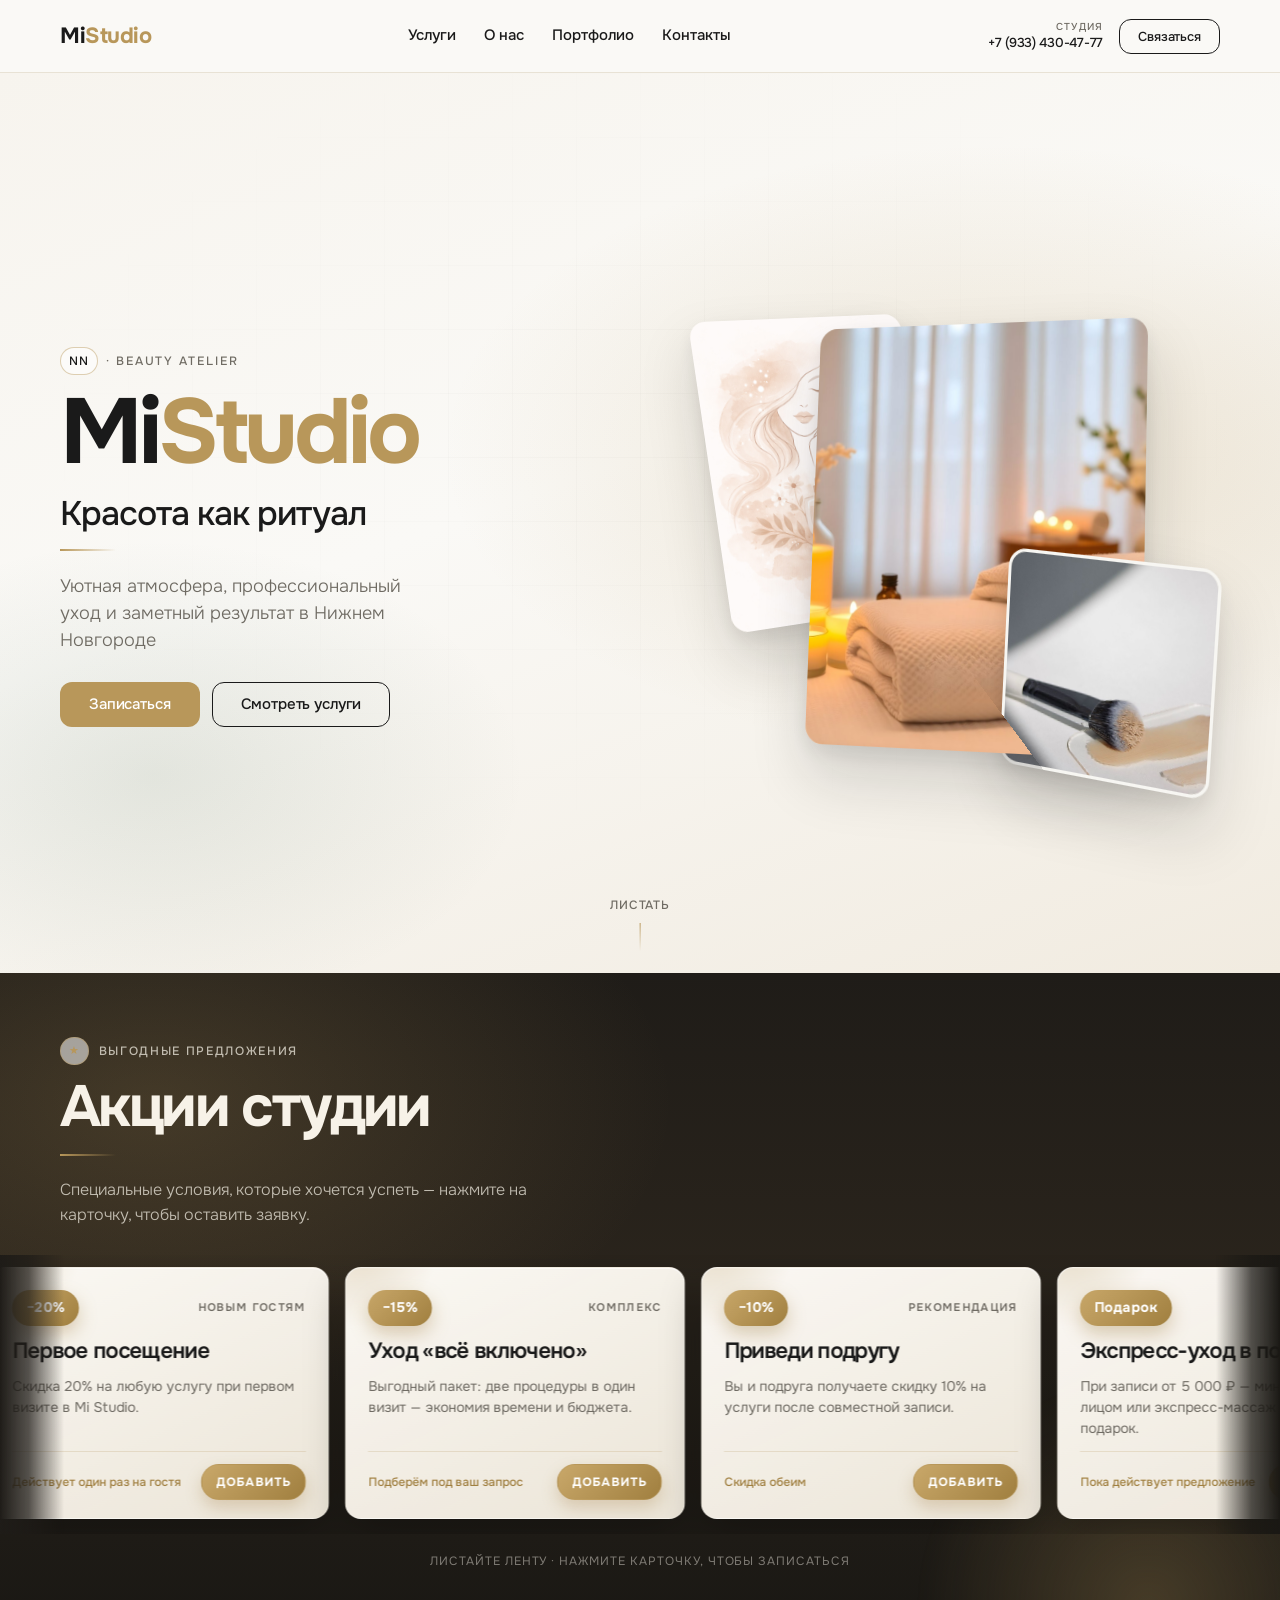
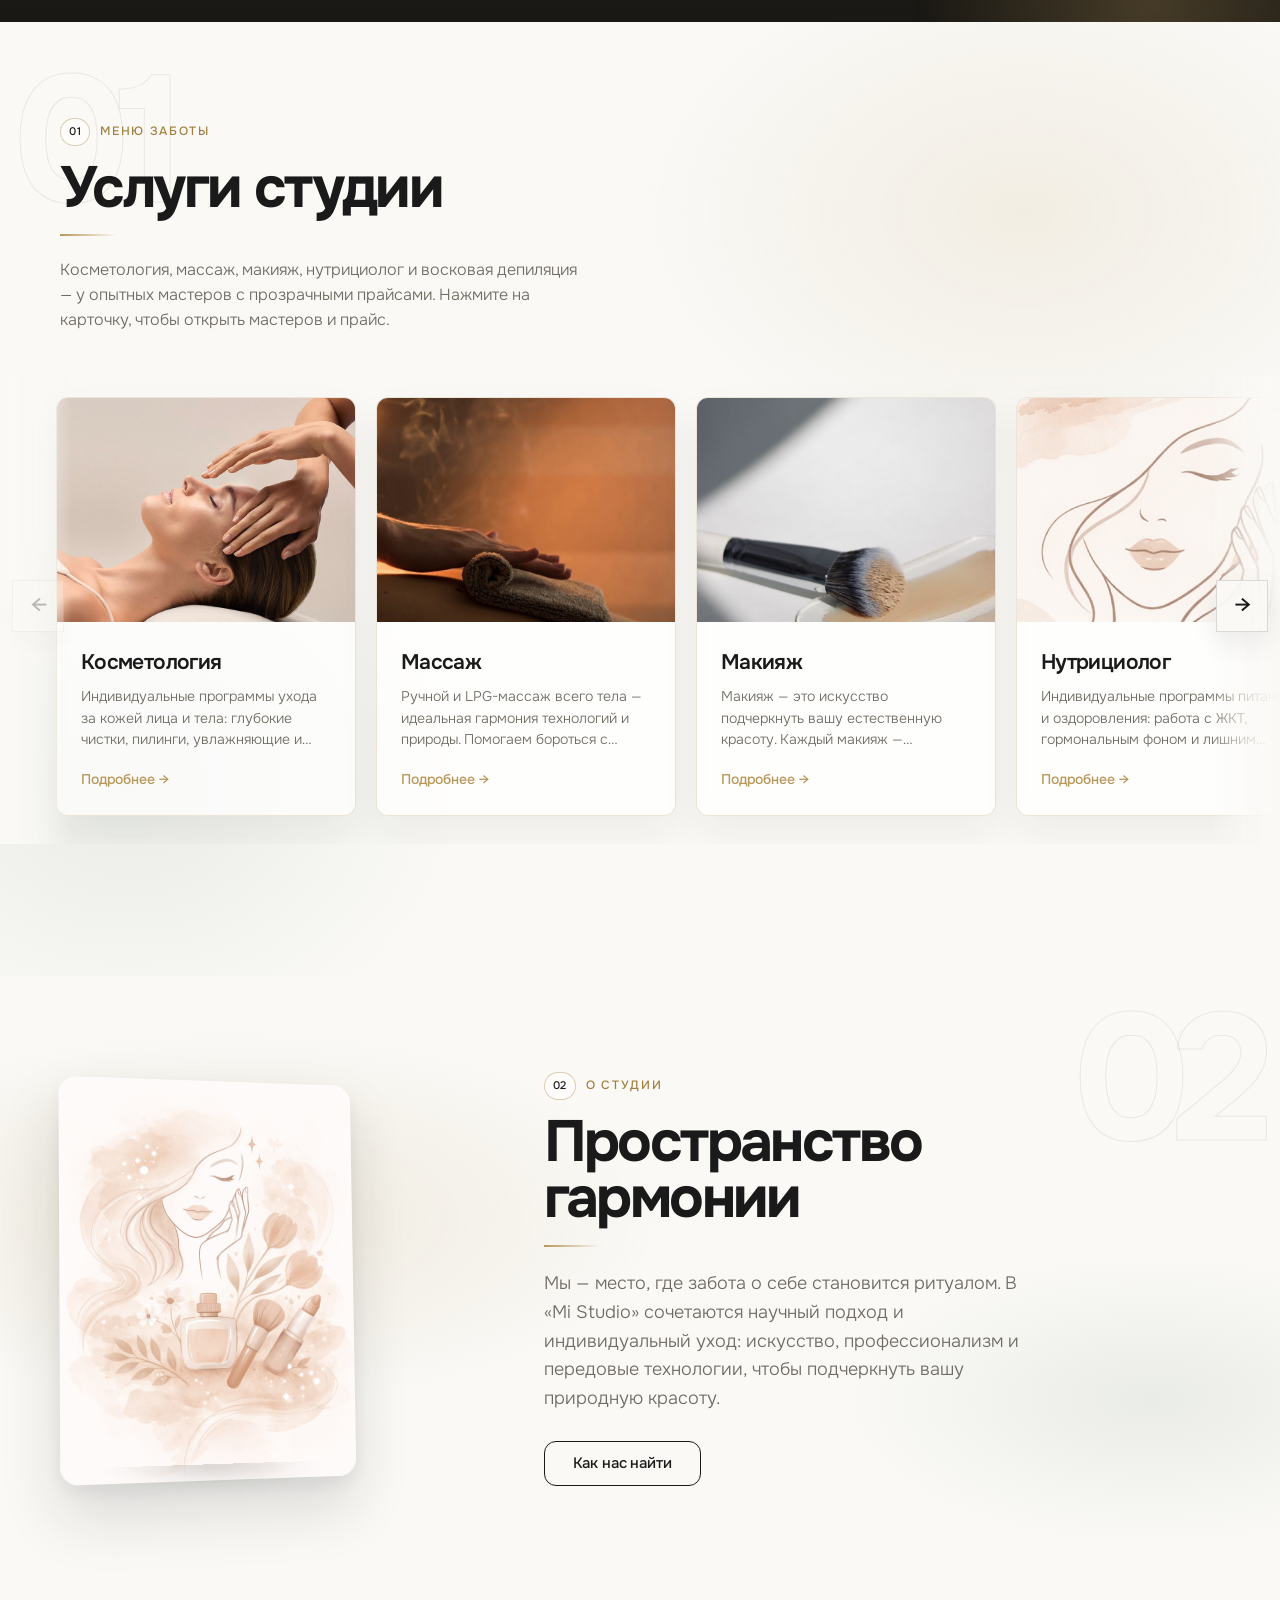
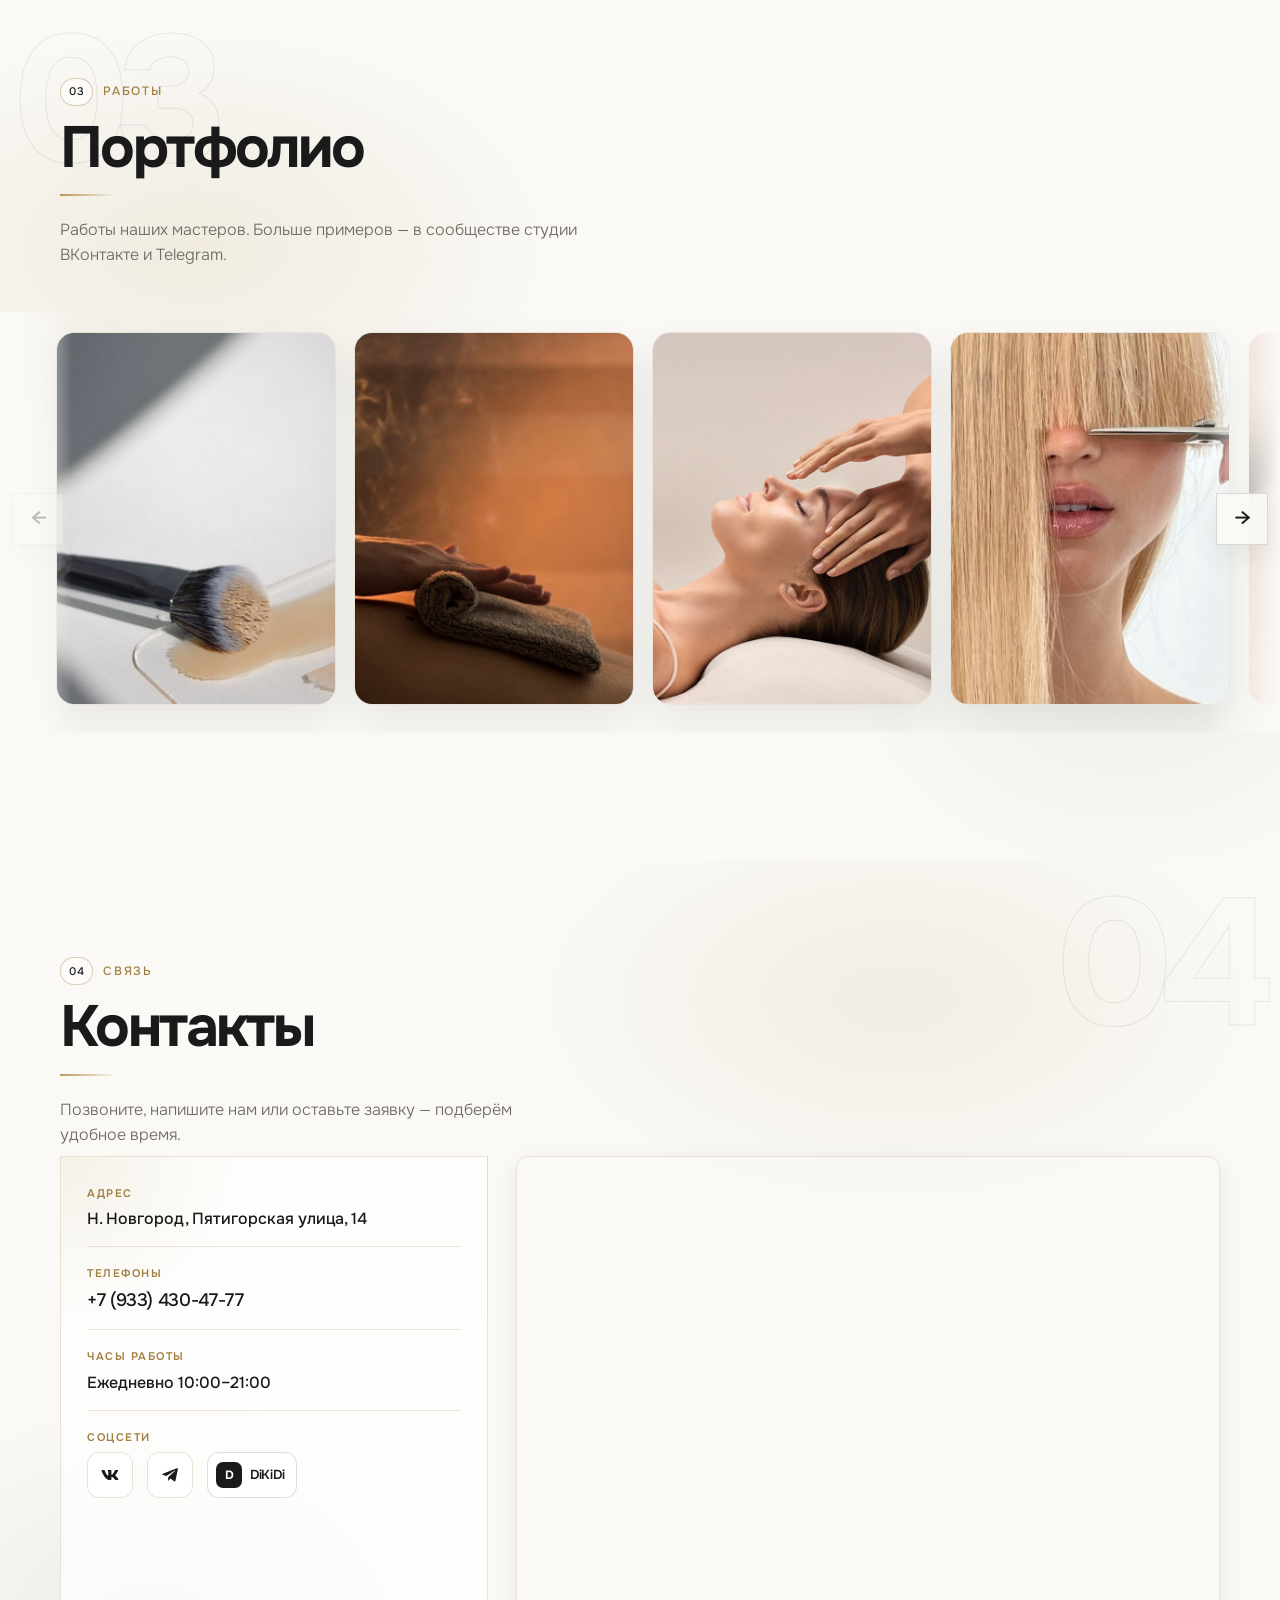
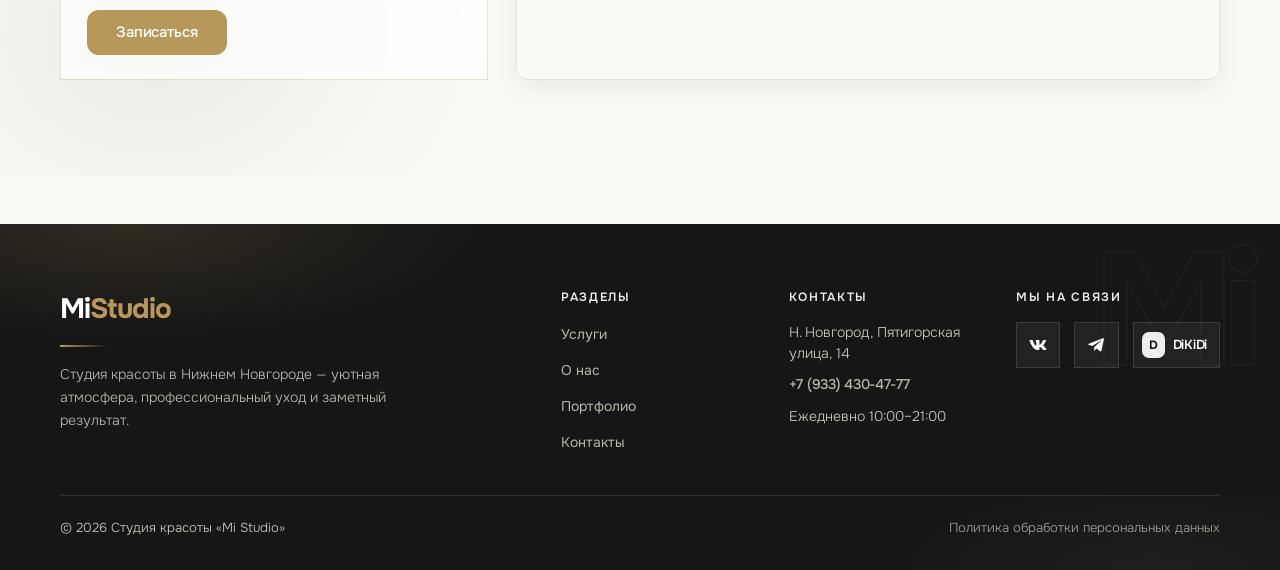
==== index.html @ 68e915e2 "Add SEO: dynamic Schema.org JSON-LD, robots.txt, sitemap.xml" ====
<!DOCTYPE html>
<html lang="ru">
<head>
    <meta charset="UTF-8">
    <script>
    /* GitHub Pages project site: без <base> css/js ломаются на URL без / в конце */
    (function () {
        if (!/\.github\.io$/i.test(location.hostname)) return;
        var first = location.pathname.split('/').filter(Boolean)[0];
        if (!first || /\./.test(first)) return;
        document.write('<base href="/' + first.replace(/"/g, '') + '/">');
    })();
    </script>
    <meta name="viewport" content="width=device-width, initial-scale=1.0">
    <title>Mi Studio — студия красоты в Нижнем Новгороде</title>
    <meta name="description" content="Студия красоты «Mi Studio» в Нижнем Новгороде. Косметология, массаж, макияж, нутрициолог, восковая депиляция. Запись онлайн.">
    <link rel="icon" href="favicon.svg" type="image/svg+xml">
    <link rel="apple-touch-icon" href="favicon.svg">
    <link rel="preconnect" href="https://fonts.bunny.net" crossorigin>
    <link href="https://fonts.bunny.net/css?family=onest:300,400,500,600,700|space-grotesk:400,500,600,700&display=swap" rel="stylesheet">
    <link rel="stylesheet" href="https://cdn.jsdelivr.net/npm/overlayscrollbars@2.11.1/styles/overlayscrollbars.min.css">
    <link rel="stylesheet" href="css/style.css">
    <link rel="stylesheet" href="css/editor.css?v=20260816-22">
</head>
<body data-page="index">

    <div id="header"></div>

    <main>
        <!-- Hero -->
        <section class="hero hero--stage" aria-label="Mi Studio">
            <div class="hero__atmosphere" aria-hidden="true"></div>
            <div class="container hero__inner">
                <div class="hero__copy">
                    <p class="hero__meta" data-editable="text" data-editable-id="hero_meta"><span>NN</span> · beauty atelier</p>
                    <p class="hero__brand">Mi<span>Studio</span></p>
                    <h1 class="hero__title" data-editable="text" data-editable-id="hero_title">Красота как ритуал</h1>
                    <div class="grotesk-rule" aria-hidden="true"></div>
                    <p class="hero__subtitle" data-editable="text" data-editable-id="hero_subtitle">Уютная атмосфера, профессиональный уход и заметный результат в Нижнем Новгороде</p>
                    <div class="hero__actions">
                        <button type="button" class="btn btn--accent" data-open-popup>Записаться</button>
                        <a class="btn btn--outline" href="#services">Смотреть услуги</a>
                    </div>
                </div>

                <div class="hero__stage" data-hero-stage>
                    <div class="hero__orbit" data-hero-orbit>
                        <figure class="hero__plane hero__plane--back">
                            <img src="img/cta-modal.jpg" alt="" loading="eager" data-editable="image" data-editable-id="hero_img_back">
                        </figure>
                        <figure class="hero__plane hero__plane--mid">
                            <img src="img/main-img.jpg" alt="Mi Studio" loading="eager" data-editable="image" data-editable-id="hero_img_mid">
                        </figure>
                        <figure class="hero__plane hero__plane--front">
                            <img src="img/makiyazh.jpg" alt="" loading="eager" data-editable="image" data-editable-id="hero_img_front">
                        </figure>
                    </div>
                </div>
            </div>
            <a class="hero__scroll" href="#services" aria-label="Дальше">
                <span>Листать</span>
            </a>
        </section>

        <!-- Акции -->
        <section class="section section--promos" id="promos" aria-labelledby="promos-title">
            <div class="promos__glow" aria-hidden="true"></div>
            <div class="container">
                <div class="section__intro section__intro--promos">
                    <p class="section__eyebrow"><span class="section__index">★</span> Выгодные предложения</p>
                    <h2 class="section__title section__title--display" id="promos-title" data-editable="text" data-editable-id="promos_title">Акции студии</h2>
                    <div class="grotesk-rule" aria-hidden="true"></div>
                    <p class="section__sub" data-editable="text" data-editable-id="promos_sub">Специальные условия, которые хочется успеть — нажмите на карточку, чтобы оставить заявку.</p>
                </div>
            </div>
            <div class="promo-marquee" id="promos-list" aria-label="Лента акций"></div>
            <p class="promos__hint">Листайте ленту · нажмите карточку, чтобы записаться</p>
        </section>

        <!-- Услуги -->
        <section class="section section--services" id="services">
            <div class="section__atmosphere section__atmosphere--services" aria-hidden="true"></div>
            <span class="grotesk-mark" aria-hidden="true">01</span>
            <div class="container">
                <div class="section__intro">
                    <p class="section__eyebrow"><span class="section__index">01</span> Меню заботы</p>
                    <h2 class="section__title section__title--display" data-editable="text" data-editable-id="services_title">Услуги студии</h2>
                    <div class="grotesk-rule" aria-hidden="true"></div>
                    <p class="section__sub" data-editable="text" data-editable-id="services_sub">Косметология, массаж, макияж, нутрициолог и восковая депиляция — у опытных мастеров с прозрачными прайсами. Нажмите на карточку, чтобы открыть мастеров и прайс.</p>
                </div>
            </div>
            <div class="services-rail" id="services-rail">
                <button type="button" class="rail-arrow rail-arrow--prev" data-rail-prev aria-label="Назад">
                    <span aria-hidden="true">←</span>
                </button>
                <div class="services-rail__viewport">
                    <div class="services-rail__track" id="services-preview"></div>
                </div>
                <button type="button" class="rail-arrow rail-arrow--next" data-rail-next aria-label="Вперёд">
                    <span aria-hidden="true">→</span>
                </button>
            </div>
        </section>

        <!-- О нас -->
        <section class="section section--about" id="about">
            <div class="section__atmosphere section__atmosphere--about" aria-hidden="true"></div>
            <span class="grotesk-mark grotesk-mark--right" aria-hidden="true">02</span>
            <div class="container about__grid">
                <div class="about__media">
                    <div class="about__frame">
                        <img class="about__img" src="img/cta-modal.jpg" alt="О студии Mi Studio" loading="lazy" data-editable="image" data-editable-id="about_image">
                        <div class="about__glow" aria-hidden="true"></div>
                    </div>
                </div>
                <div class="about__content">
                    <p class="section__eyebrow"><span class="section__index">02</span> О студии</p>
                    <h2 class="section__title section__title--display" data-editable="text" data-editable-id="about_title">Пространство<br>гармонии</h2>
                    <div class="grotesk-rule" aria-hidden="true"></div>
                    <p class="about__text" data-editable="text" data-editable-id="about_text">Мы — место, где забота о себе становится ритуалом. В «Mi Studio» сочетаются научный подход и индивидуальный уход: искусство, профессионализм и передовые технологии, чтобы подчеркнуть вашу природную красоту.</p>
                    <a class="btn btn--outline" href="#contacts">Как нас найти</a>
                </div>
            </div>
        </section>

        <!-- Портфолио -->
        <section class="section section--portfolio" id="portfolio">
            <div class="section__atmosphere section__atmosphere--portfolio" aria-hidden="true"></div>
            <span class="grotesk-mark" aria-hidden="true">03</span>
            <div class="container">
                <div class="section__intro">
                    <p class="section__eyebrow"><span class="section__index">03</span> Работы</p>
                    <h2 class="section__title section__title--display" data-editable="text" data-editable-id="portfolio_title">Портфолио</h2>
                    <div class="grotesk-rule" aria-hidden="true"></div>
                    <p class="section__sub" data-editable="text" data-editable-id="portfolio_sub">Работы наших мастеров. Больше примеров — в сообществе студии ВКонтакте и Telegram.</p>
                </div>
            </div>
            <div class="portfolio-rail" id="portfolio-rail">
                <button type="button" class="rail-arrow rail-arrow--prev" data-rail-prev aria-label="Назад">
                    <span aria-hidden="true">←</span>
                </button>
                <div class="portfolio-rail__viewport">
                    <div class="portfolio-rail__track" id="gallery"></div>
                </div>
                <button type="button" class="rail-arrow rail-arrow--next" data-rail-next aria-label="Вперёд">
                    <span aria-hidden="true">→</span>
                </button>
            </div>
        </section>

        <!-- Контакты -->
        <section class="section section--contacts" id="contacts">
            <div class="section__atmosphere section__atmosphere--contacts" aria-hidden="true"></div>
            <span class="grotesk-mark grotesk-mark--right" aria-hidden="true">04</span>
            <div class="container">
                <div class="section__intro">
                    <p class="section__eyebrow"><span class="section__index">04</span> Связь</p>
                    <h2 class="section__title section__title--display" data-editable="text" data-editable-id="contacts_title">Контакты</h2>
                    <div class="grotesk-rule" aria-hidden="true"></div>
                    <p class="section__sub" data-editable="text" data-editable-id="contacts_sub">Позвоните, напишите нам или оставьте заявку — подберём удобное время.</p>
                </div>

                <div class="contacts-layout">
                    <div class="contacts-panel">
                        <div class="contacts-panel__item">
                            <span class="contacts-panel__label">Адрес</span>
                            <span class="contacts-panel__value" id="c-address" data-editable="text" data-editable-id="contacts_address"></span>
                        </div>
                        <div class="contacts-panel__item">
                            <span class="contacts-panel__label">Телефоны</span>
                            <a class="contacts-panel__value contacts-panel__phone" id="c-phone1" href="#" data-editable="text" data-editable-id="site_phone_0"></a>
                        </div>
                        <div class="contacts-panel__item">
                            <span class="contacts-panel__label">Часы работы</span>
                            <span class="contacts-panel__value" id="c-schedule" data-editable="text" data-editable-id="contacts_schedule"></span>
                        </div>
                        <div class="contacts-panel__item">
                            <span class="contacts-panel__label">Соцсети</span>
                            <div class="socials socials--contacts" id="home-socials"></div>
                        </div>
                        <button class="btn btn--accent contacts-panel__cta" data-open-popup>Записаться</button>
                    </div>
                    <div class="contacts-map map map--home">
                        <iframe id="c-map" title="Mi Studio на карте" loading="lazy" allowfullscreen></iframe>
                    </div>
                </div>
            </div>
        </section>
    </main>

    <div id="footer"></div>
    <div id="popup-root"></div>
    <div id="float-root"></div>

    <script src="https://cdn.jsdelivr.net/npm/overlayscrollbars@2.11.1/browser/overlayscrollbars.browser.es6.min.js"></script>
    <script src="config.js?v=20260816-22"></script>
    <script src="js/data.js?v=20260816-22"></script>
    <script src="js/main.js?v=20260819-33"></script>
    <script src="js/storage.js?v=20260816-22"></script>
    <script src="js/editor.js?v=20260816-22"></script>
    <script src="js/sections/promotions.js?v=20260816-22"></script>
    <script src="js/sections/services.js?v=20260816-22"></script>
    <script src="js/sections/portfolio.js?v=20260816-22"></script>
    <script src="js/sections/links.js?v=20260816-22"></script>
</body>
</html>
---- css/style.css ----
/* ==========================================================================
   Mi Studio — единый файл стилей
   Дизайн: минимализм. Токены — см. AGENTS.md
   ========================================================================== */

:root {
    --bg: #FAF9F6;
    --ink: #1A1A1A;
    --accent: #B8975A;
    --accent-dark: #a07f3f;
    --muted: #6f6b63;
    --line: #e8e2d5;
    --white: #fff;
    --radius: 12px;
    --shadow: 0 6px 24px rgba(26, 26, 26, 0.08);
    --shadow-hover: 0 16px 40px rgba(26, 26, 26, 0.14);
    --container: 1200px;
    --transition: 0.3s;
    --font-body: 'Onest', system-ui, -apple-system, 'Segoe UI', sans-serif;
    --font-display: 'Space Grotesk', 'Onest', system-ui, sans-serif;
}

*,
*::before,
*::after {
    box-sizing: border-box;
    margin: 0;
    padding: 0;
}

html {
    scroll-behavior: smooth;
}

body {
    font-family: var(--font-body);
    font-weight: 400;
    background: var(--bg);
    color: var(--ink);
    line-height: 1.55;
    -webkit-font-smoothing: antialiased;
}

img {
    max-width: 100%;
    display: block;
}

a {
    color: inherit;
    text-decoration: none;
}

button {
    font: inherit;
    color: inherit;
    background: none;
    border: none;
    cursor: pointer;
}

input,
select,
textarea {
    font: inherit;
    color: inherit;
}

h1, h2, h3, h4, h5, h6 {
    font-weight: 600;
    line-height: 1.2;
}

.container {
    max-width: var(--container);
    margin: 0 auto;
    padding: 0 20px;
}

/* ==========================================================================
   Кнопки
   ========================================================================== */

.btn {
    display: inline-flex;
    align-items: center;
    justify-content: center;
    gap: 8px;
    padding: 14px 28px;
    border-radius: var(--radius);
    font-family: var(--font-display);
    font-weight: 500;
    font-size: 15px;
    line-height: 1;
    letter-spacing: -0.01em;
    border: 1px solid transparent;
    transition: all var(--transition);
    white-space: nowrap;
}

.btn--accent {
    background: var(--accent);
    color: var(--white);
}

.btn--accent:hover {
    background: var(--accent-dark);
    transform: translateY(-2px);
    box-shadow: var(--shadow);
}

.btn--outline {
    border-color: var(--ink);
    color: var(--ink);
}

.btn--outline:hover {
    background: var(--ink);
    color: var(--white);
    transform: translateY(-2px);
}

.btn--dark {
    background: var(--ink);
    color: var(--white);
}

.btn--dark:hover {
    background: #000;
    transform: translateY(-2px);
    box-shadow: var(--shadow);
}

.btn--block {
    width: 100%;
}

.btn--sm {
    padding: 10px 18px;
    font-size: 13px;
}

/* ==========================================================================
   Хедер (sticky)
   ========================================================================== */

#header {
    position: sticky;
    top: 0;
    z-index: 100;
}

body.nav-open #header {
    z-index: 200;
}

.header {
    position: relative;
    z-index: 210;
    background: rgba(250, 249, 246, 0.92);
    backdrop-filter: blur(10px);
    border-bottom: 1px solid var(--line);
}

.header__inner {
    display: flex;
    align-items: center;
    justify-content: space-between;
    gap: 20px;
    height: 72px;
}

.logo {
    font-family: var(--font-display);
    font-size: 22px;
    font-weight: 700;
    letter-spacing: -0.02em;
    color: var(--ink);
}

.logo span {
    color: var(--accent);
}

.nav {
    display: flex;
    align-items: center;
    gap: 28px;
}

.nav a {
    font-size: 15px;
    font-weight: 500;
    color: var(--ink);
    position: relative;
    padding: 6px 0;
    transition: color var(--transition);
}

.nav a::after {
    content: '';
    position: absolute;
    left: 0;
    bottom: 0;
    height: 2px;
    width: 0;
    background: var(--accent);
    transition: width var(--transition);
}

.nav a:hover,
.nav a.active {
    color: var(--accent);
}

.nav a:hover::after,
.nav a.active::after {
    width: 100%;
}

.header__right {
    display: flex;
    align-items: center;
    gap: 16px;
}

.header__phones {
    display: flex;
    align-items: stretch;
    gap: 12px;
}

.header__phone {
    display: flex;
    flex-direction: column;
    align-items: flex-end;
    gap: 2px;
    padding: 4px 0 4px 12px;
    border-left: 1px solid rgba(184, 151, 90, 0.35);
    line-height: 1.2;
    transition: color var(--transition);
}

.header__phone:first-child {
    border-left: none;
    padding-left: 0;
}

.header__phone-label {
    font-size: 10px;
    font-weight: 500;
    letter-spacing: 0.12em;
    text-transform: uppercase;
    color: var(--muted);
}

.header__phone-num {
    font-family: var(--font-display);
    font-size: 13px;
    font-weight: 500;
    letter-spacing: -0.02em;
    color: var(--ink);
}

.header__phone:hover .header__phone-num {
    color: var(--accent);
}

/* Dropdown (Услуги) */

.has-dropdown {
    position: relative;
}

.dropdown {
    position: absolute;
    top: calc(100% + 6px);
    left: 50%;
    transform: translateX(-50%) translateY(8px);
    min-width: 220px;
    background: var(--white);
    border: 1px solid var(--line);
    border-radius: var(--radius);
    box-shadow: var(--shadow);
    padding: 8px;
    opacity: 0;
    visibility: hidden;
    transition: all var(--transition);
    z-index: 110;
}

.has-dropdown:hover .dropdown,
.has-dropdown:focus-within .dropdown {
    opacity: 1;
    visibility: visible;
    transform: translateX(-50%) translateY(0);
}

.dropdown a {
    display: block;
    padding: 10px 14px;
    border-radius: 8px;
    font-size: 14px;
}

.dropdown a:hover {
    background: var(--bg);
    color: var(--ink) !important;
}

.dropdown a::after {
    display: none;
}

/* Бургер */

.burger {
    display: none;
    flex-direction: column;
    gap: 5px;
    width: 40px;
    height: 40px;
    align-items: center;
    justify-content: center;
    border-radius: 8px;
    transition: background var(--transition);
}

.burger span {
    display: block;
    width: 22px;
    height: 2px;
    background: var(--ink);
    transition: all var(--transition);
}

.burger.is-open span:nth-child(1) {
    transform: translateY(7px) rotate(45deg);
}

.burger.is-open span:nth-child(2) {
    opacity: 0;
}

.burger.is-open span:nth-child(3) {
    transform: translateY(-7px) rotate(-45deg);
}

body.nav-open {
    overflow: hidden;
}

/* Мобильное меню (drawer) */

.mobile-nav {
    position: fixed;
    inset: 0;
    z-index: 180;
    pointer-events: none;
}

.mobile-nav[hidden] {
    display: none !important;
}

.mobile-nav:not([hidden]) {
    display: block;
}

@media (min-width: 769px) {
    .mobile-nav {
        display: none !important;
    }
}

.mobile-nav__backdrop {
    position: absolute;
    inset: 0;
    background: rgba(26, 26, 26, 0.42);
    backdrop-filter: blur(2px);
    opacity: 0;
    transition: opacity 0.32s ease;
    pointer-events: none;
}

.mobile-nav.is-open {
    pointer-events: auto;
}

.mobile-nav.is-open .mobile-nav__backdrop {
    opacity: 1;
    pointer-events: auto;
}

.mobile-nav__panel {
    position: absolute;
    top: 0;
    right: 0;
    z-index: 1;
    width: min(340px, 88vw);
    height: 100%;
    padding: 72px 24px 28px;
    background:
        linear-gradient(180deg, rgba(255, 253, 249, 0.98), rgba(250, 249, 246, 0.98));
    border-left: 1px solid rgba(184, 151, 90, 0.28);
    box-shadow: -18px 0 48px rgba(26, 26, 26, 0.14);
    display: flex;
    flex-direction: column;
    gap: 28px;
    transform: translateX(104%);
    transition: transform 0.34s cubic-bezier(0.22, 1, 0.36, 1);
    pointer-events: auto;
    will-change: transform;
}

.mobile-nav.is-open .mobile-nav__panel {
    transform: translateX(0);
}

.mobile-nav__close {
    position: absolute;
    top: 18px;
    right: 16px;
    width: 44px;
    height: 44px;
    display: inline-flex;
    align-items: center;
    justify-content: center;
    border-radius: 50%;
    border: 1px solid rgba(184, 151, 90, 0.28);
    background: rgba(255, 255, 255, 0.7);
    color: var(--ink);
    font-size: 28px;
    line-height: 1;
    transition: background var(--transition), color var(--transition), border-color var(--transition);
}

.mobile-nav__close:hover {
    background: var(--ink);
    border-color: var(--ink);
    color: #fff;
}

.mobile-nav__links {
    display: flex;
    flex-direction: column;
    gap: 4px;
}

.mobile-nav__links a {
    display: block;
    padding: 14px 4px;
    font-family: var(--font-display);
    font-size: 22px;
    font-weight: 600;
    letter-spacing: -0.03em;
    color: var(--ink);
    border-bottom: 1px solid rgba(184, 151, 90, 0.18);
    transition: color var(--transition);
}

.mobile-nav__links a:hover,
.mobile-nav__links a.active {
    color: var(--accent);
}

.mobile-nav__phones {
    display: flex;
    flex-direction: column;
    gap: 10px;
}

.mobile-nav__phone {
    font-family: var(--font-display);
    font-size: 16px;
    font-weight: 500;
    color: var(--ink);
}

.mobile-nav__phone:hover {
    color: var(--accent);
}

.mobile-nav__cta {
    margin-top: auto;
    width: 100%;
}

/* ==========================================================================
   Секции
   ========================================================================== */

.section {
    position: relative;
    padding: 96px 0;
}

.section--tight {
    padding: 28px 0;
}

.section__atmosphere {
    position: absolute;
    inset: 0;
    pointer-events: none;
    z-index: 0;
}

.section__atmosphere--about {
    background:
        radial-gradient(ellipse 55% 50% at 18% 40%, rgba(184, 151, 90, 0.16), transparent 62%),
        radial-gradient(ellipse 40% 40% at 90% 70%, rgba(94, 122, 98, 0.1), transparent 60%);
}

.section__atmosphere--services {
    background:
        radial-gradient(ellipse 50% 45% at 80% 20%, rgba(184, 151, 90, 0.12), transparent 60%),
        radial-gradient(ellipse 45% 50% at 10% 80%, rgba(94, 122, 98, 0.1), transparent 58%);
}

.section__atmosphere--portfolio {
    background:
        radial-gradient(ellipse 48% 42% at 15% 30%, rgba(184, 151, 90, 0.14), transparent 60%),
        radial-gradient(ellipse 40% 48% at 88% 75%, rgba(94, 122, 98, 0.09), transparent 58%);
}

.section__atmosphere--contacts {
    background:
        radial-gradient(ellipse 50% 40% at 70% 15%, rgba(184, 151, 90, 0.12), transparent 58%),
        radial-gradient(ellipse 42% 45% at 12% 85%, rgba(94, 122, 98, 0.1), transparent 60%);
}

.section > .container,
.section > .services-rail,
.section > .portfolio-rail,
.section > .promo-marquee,
.section > .promos__hint {
    position: relative;
    z-index: 1;
}

.section__head {
    display: flex;
    align-items: center;
    gap: 10px;
    margin-bottom: 16px;
}

.section__dot {
    width: 8px;
    height: 8px;
    border-radius: 50%;
    background: var(--accent);
    flex-shrink: 0;
}

.section__eyebrow {
    font-family: var(--font-display);
    font-size: 12px;
    font-weight: 500;
    letter-spacing: 0.14em;
    text-transform: uppercase;
    color: var(--accent-dark);
    margin-bottom: 14px;
    display: inline-flex;
    align-items: center;
    gap: 10px;
}

.section__index {
    display: inline-flex;
    align-items: center;
    justify-content: center;
    min-width: 28px;
    height: 28px;
    padding: 0 8px;
    border: 1px solid rgba(184, 151, 90, 0.45);
    border-radius: 999px;
    font-size: 11px;
    letter-spacing: 0.06em;
    color: var(--ink);
    background: rgba(255, 255, 255, 0.55);
}

.grotesk-rule {
    width: 56px;
    height: 2px;
    margin: 0 0 22px;
    background: linear-gradient(90deg, var(--accent), transparent);
}

.grotesk-mark {
    position: absolute;
    left: max(12px, calc((100vw - var(--container)) / 2 - 40px));
    top: 48px;
    z-index: 0;
    font-family: var(--font-display);
    font-size: clamp(96px, 16vw, 180px);
    font-weight: 700;
    letter-spacing: -0.08em;
    line-height: 0.8;
    color: transparent;
    -webkit-text-stroke: 1px rgba(26, 26, 26, 0.08);
    pointer-events: none;
    user-select: none;
}

.grotesk-mark--right {
    left: auto;
    right: max(12px, calc((100vw - var(--container)) / 2 - 20px));
    top: 32px;
}

.section__title {
    font-family: var(--font-display);
    font-size: 34px;
    font-weight: 600;
    letter-spacing: -0.03em;
}

.section__title--display {
    font-size: clamp(36px, 5.5vw, 58px);
    font-weight: 700;
    letter-spacing: -0.045em;
    line-height: 0.98;
    margin-bottom: 18px;
}

.section__intro {
    max-width: 620px;
    margin-bottom: 8px;
}

.section__sub {
    color: var(--muted);
    max-width: 520px;
    margin-top: 0;
    font-size: 16px;
    font-weight: 300;
    line-height: 1.55;
}

/* ==========================================================================
   Hero — fullscreen 3D stage
   ========================================================================== */

.hero--stage {
    position: relative;
    min-height: 100svh;
    display: flex;
    align-items: center;
    padding: 100px 0 72px;
    overflow: hidden;
}

.hero__atmosphere {
    position: absolute;
    inset: 0;
    background:
        radial-gradient(ellipse 70% 55% at 78% 42%, rgba(184, 151, 90, 0.22), transparent 62%),
        radial-gradient(ellipse 50% 45% at 12% 78%, rgba(94, 122, 98, 0.14), transparent 58%),
        linear-gradient(160deg, #f7f4ee 0%, var(--bg) 45%, #f1ebe0 100%);
    pointer-events: none;
}

.hero__atmosphere::after {
    content: '';
    position: absolute;
    inset: 0;
    background-image:
        linear-gradient(rgba(26, 26, 26, 0.03) 1px, transparent 1px),
        linear-gradient(90deg, rgba(26, 26, 26, 0.03) 1px, transparent 1px);
    background-size: 64px 64px;
    mask-image: radial-gradient(ellipse 70% 65% at 50% 40%, #000 20%, transparent 75%);
    opacity: 0.55;
}

.hero__inner {
    position: relative;
    z-index: 1;
    display: grid;
    grid-template-columns: minmax(0, 0.95fr) minmax(0, 1.05fr);
    align-items: center;
    gap: clamp(28px, 5vw, 64px);
    width: 100%;
}

.hero__copy {
    max-width: 520px;
    animation: hero-copy-in 0.9s cubic-bezier(0.22, 1, 0.36, 1) both;
}

.hero__meta {
    font-family: var(--font-display);
    font-size: 12px;
    font-weight: 500;
    letter-spacing: 0.16em;
    text-transform: uppercase;
    color: var(--muted);
    margin-bottom: 16px;
    display: inline-flex;
    align-items: center;
    gap: 8px;
}

.hero__meta span {
    display: inline-flex;
    align-items: center;
    justify-content: center;
    min-width: 28px;
    height: 28px;
    border: 1px solid rgba(184, 151, 90, 0.45);
    border-radius: 999px;
    padding: 0 8px;
    color: var(--ink);
    letter-spacing: 0.08em;
    background: rgba(255, 255, 255, 0.5);
}

.hero__brand {
    font-family: var(--font-display);
    font-size: clamp(48px, 8vw, 92px);
    font-weight: 700;
    letter-spacing: -0.045em;
    line-height: 0.92;
    margin-bottom: 18px;
    color: var(--ink);
}

.hero__brand span {
    color: var(--accent);
}

.hero__title {
    font-family: var(--font-display);
    font-size: clamp(22px, 3.2vw, 34px);
    font-weight: 500;
    letter-spacing: -0.03em;
    line-height: 1.15;
    margin-bottom: 16px;
    color: var(--ink);
}

.hero__subtitle {
    font-size: clamp(15px, 1.5vw, 18px);
    font-weight: 300;
    color: var(--muted);
    margin-bottom: 28px;
    max-width: 380px;
    line-height: 1.5;
}

.hero__actions {
    display: flex;
    gap: 12px;
    flex-wrap: wrap;
}

.hero__stage {
    position: relative;
    height: min(62vh, 560px);
    min-height: 340px;
    perspective: 1400px;
    perspective-origin: 55% 45%;
}

.hero__orbit {
    position: absolute;
    inset: 0;
    transform-style: preserve-3d;
    transition: transform 0.35s cubic-bezier(0.22, 1, 0.36, 1);
}

.hero__glow {
    position: absolute;
    left: 50%;
    top: 58%;
    width: 62%;
    height: 28%;
    transform: translateX(-50%) rotateX(72deg);
    background: radial-gradient(ellipse, rgba(26, 26, 26, 0.18), transparent 70%);
    filter: blur(10px);
    pointer-events: none;
}

.hero__plane {
    position: absolute;
    margin: 0;
    overflow: hidden;
    border-radius: 18px;
    background: #eee8db;
    box-shadow:
        0 30px 60px rgba(26, 26, 26, 0.16),
        0 8px 20px rgba(26, 26, 26, 0.08);
    transform-style: preserve-3d;
    backface-visibility: hidden;
}

.hero__plane img {
    width: 100%;
    height: 100%;
    object-fit: cover;
    display: block;
}

.hero__plane--back {
    width: min(42%, 260px);
    aspect-ratio: 3 / 4;
    left: 8%;
    top: 8%;
    transform: translate3d(0, 0, -80px) rotateY(28deg) rotateX(8deg) rotateZ(-6deg);
    animation: hero-float-a 7.5s ease-in-out infinite;
}

.hero__plane--mid {
    width: min(58%, 360px);
    aspect-ratio: 4 / 5;
    left: 28%;
    top: 12%;
    z-index: 2;
    transform: translate3d(0, 0, 40px) rotateY(-16deg) rotateX(6deg);
    animation: hero-float-b 6.5s ease-in-out infinite;
}

.hero__plane--front {
    width: min(36%, 220px);
    aspect-ratio: 1 / 1;
    right: 4%;
    bottom: 10%;
    z-index: 3;
    transform: translate3d(0, 0, 120px) rotateY(-28deg) rotateX(-4deg) rotateZ(5deg);
    animation: hero-float-c 5.8s ease-in-out infinite;
    border: 3px solid rgba(250, 249, 246, 0.85);
}

.hero__scroll {
    position: absolute;
    left: 50%;
    bottom: 22px;
    transform: translateX(-50%);
    z-index: 2;
    display: inline-flex;
    flex-direction: column;
    align-items: center;
    gap: 8px;
    font-family: var(--font-display);
    font-size: 12px;
    font-weight: 500;
    letter-spacing: 0.08em;
    text-transform: uppercase;
    color: var(--muted);
    animation: hero-scroll-pulse 2.4s ease-in-out infinite;
}

.hero__scroll::after {
    content: '';
    width: 1px;
    height: 28px;
    background: linear-gradient(var(--accent), transparent);
}

@keyframes hero-copy-in {
    from {
        opacity: 0;
        transform: translateY(24px);
    }
    to {
        opacity: 1;
        transform: translateY(0);
    }
}

@keyframes hero-float-a {
    0%, 100% { transform: translate3d(0, 0, -80px) rotateY(28deg) rotateX(8deg) rotateZ(-6deg); }
    50% { transform: translate3d(8px, -14px, -70px) rotateY(24deg) rotateX(10deg) rotateZ(-4deg); }
}

@keyframes hero-float-b {
    0%, 100% { transform: translate3d(0, 0, 40px) rotateY(-16deg) rotateX(6deg); }
    50% { transform: translate3d(-6px, -18px, 55px) rotateY(-12deg) rotateX(8deg); }
}

@keyframes hero-float-c {
    0%, 100% { transform: translate3d(0, 0, 120px) rotateY(-28deg) rotateX(-4deg) rotateZ(5deg); }
    50% { transform: translate3d(-10px, -12px, 140px) rotateY(-24deg) rotateX(-2deg) rotateZ(7deg); }
}

@keyframes hero-scroll-pulse {
    0%, 100% { opacity: 0.55; transform: translateX(-50%) translateY(0); }
    50% { opacity: 1; transform: translateX(-50%) translateY(4px); }
}

@media (prefers-reduced-motion: reduce) {
    .hero__copy,
    .hero__plane,
    .hero__scroll {
        animation: none !important;
    }
}

/* ==========================================================================
   Акции — заметная лента карточек
   ========================================================================== */

.section--promos {
    position: relative;
    overflow: hidden;
    padding-top: clamp(40px, 5vw, 64px);
    padding-bottom: clamp(36px, 4vw, 56px);
    background:
        radial-gradient(ellipse 70% 80% at 12% 20%, rgba(184, 151, 90, 0.22), transparent 58%),
        radial-gradient(ellipse 55% 70% at 92% 80%, rgba(26, 26, 26, 0.08), transparent 55%),
        linear-gradient(180deg, #1f1c18 0%, #2a241c 48%, #1a1814 100%);
    color: #f7f2e8;
}

.section--promos .section__eyebrow,
.section--promos .section__title,
.section--promos .section__sub {
    color: #f7f2e8;
}

.section--promos .section__eyebrow {
    color: rgba(247, 242, 232, 0.72);
}

.section--promos .section__index {
    color: var(--accent);
}

.section--promos .grotesk-rule {
    background: linear-gradient(90deg, var(--accent), transparent);
}

.section--promos .section__sub {
    color: rgba(247, 242, 232, 0.72);
    max-width: 520px;
}

.section__intro--promos {
    margin-bottom: 28px;
}

.promos__glow {
    position: absolute;
    inset: auto -10% -30% auto;
    width: min(520px, 70vw);
    height: min(420px, 60vw);
    background: radial-gradient(circle, rgba(184, 151, 90, 0.28), transparent 68%);
    pointer-events: none;
    filter: blur(8px);
}

.promos__hint {
    margin: 18px auto 0;
    padding: 0 20px;
    max-width: var(--container);
    text-align: center;
    font-size: 12px;
    letter-spacing: 0.08em;
    text-transform: uppercase;
    color: rgba(247, 242, 232, 0.45);
}

.promo-marquee {
    position: relative;
    overflow: hidden;
    cursor: grab;
    touch-action: pan-y;
    user-select: none;
    padding: 8px 0 4px;
}

.promo-marquee.is-grabbing {
    cursor: grabbing;
}

.promo-marquee.is-grabbing .promo-card {
    pointer-events: none;
}

.promo-marquee::before,
.promo-marquee::after {
    content: '';
    position: absolute;
    top: 0;
    bottom: 0;
    width: min(64px, 10vw);
    z-index: 2;
    pointer-events: none;
}

.promo-marquee::before {
    left: 0;
    background: linear-gradient(90deg, #1f1c18 0%, rgba(31, 28, 24, 0.75) 45%, transparent 100%);
}

.promo-marquee::after {
    right: 0;
    background: linear-gradient(270deg, #1a1814 0%, rgba(26, 24, 20, 0.75) 45%, transparent 100%);
}

.promo-marquee__track {
    display: flex;
    align-items: stretch;
    width: max-content;
    gap: 16px;
    padding: 4px 20px 10px;
    will-change: transform;
}

.promo-card {
    position: relative;
    display: flex;
    flex-direction: column;
    align-items: flex-start;
    gap: 12px;
    flex: 0 0 auto;
    width: min(340px, 78vw);
    min-height: 220px;
    padding: 22px 22px 18px;
    text-align: left;
    white-space: normal;
    color: var(--ink);
    border: 1px solid rgba(255, 253, 249, 0.14);
    border-radius: 16px;
    background:
        linear-gradient(155deg, rgba(255, 253, 249, 0.98) 0%, rgba(244, 237, 224, 0.96) 100%);
    box-shadow:
        0 18px 40px rgba(0, 0, 0, 0.28),
        inset 0 1px 0 rgba(255, 255, 255, 0.65);
    overflow: hidden;
    transition: transform 0.3s ease, box-shadow 0.3s ease, border-color 0.3s ease;
}

.promo-card__shine {
    position: absolute;
    inset: -40% auto auto -20%;
    width: 160px;
    height: 160px;
    background: radial-gradient(circle, rgba(184, 151, 90, 0.28), transparent 70%);
    pointer-events: none;
}

.promo-card:hover {
    transform: translateY(-4px);
    border-color: rgba(184, 151, 90, 0.55);
    box-shadow:
        0 22px 48px rgba(0, 0, 0, 0.34),
        0 0 0 1px rgba(184, 151, 90, 0.2),
        inset 0 1px 0 rgba(255, 255, 255, 0.7);
}

.promo-card__top {
    display: flex;
    align-items: center;
    justify-content: space-between;
    gap: 12px;
    width: 100%;
}

.promo-card__badge {
    display: inline-flex;
    align-items: center;
    justify-content: center;
    min-width: 64px;
    height: 36px;
    padding: 0 14px;
    border-radius: 999px;
    background: linear-gradient(135deg, #c9a86a, #a07f3f);
    color: #fff;
    font-family: var(--font-display);
    font-size: 14px;
    font-weight: 700;
    letter-spacing: 0.04em;
    box-shadow: 0 8px 18px rgba(160, 127, 63, 0.35);
}

.promo-card__tag {
    font-size: 11px;
    font-weight: 600;
    letter-spacing: 0.12em;
    text-transform: uppercase;
    color: var(--muted);
}

.promo-card__title {
    display: block;
    font-family: var(--font-display);
    font-size: 22px;
    font-weight: 600;
    letter-spacing: -0.03em;
    line-height: 1.2;
    color: var(--ink);
}

.promo-card__desc {
    display: block;
    flex: 1 1 auto;
    font-size: 14px;
    line-height: 1.5;
    color: var(--muted);
    font-weight: 400;
}

.promo-card__footer {
    display: flex;
    align-items: center;
    justify-content: space-between;
    gap: 12px;
    width: 100%;
    padding-top: 12px;
    border-top: 1px solid rgba(184, 151, 90, 0.22);
    margin-top: auto;
}

.promo-card__note {
    font-size: 12px;
    color: var(--accent-dark);
    font-weight: 500;
    line-height: 1.3;
}

.promo-card__cta {
    flex: 0 0 auto;
    display: inline-flex;
    align-items: center;
    justify-content: center;
    height: 36px;
    padding: 0 14px;
    border-radius: 999px;
    border: 1px solid rgba(184, 151, 90, 0.45);
    background: linear-gradient(135deg, #c9a86a, #a07f3f);
    color: #fff;
    font-family: var(--font-display);
    font-size: 12px;
    font-weight: 700;
    letter-spacing: 0.08em;
    text-transform: uppercase;
    box-shadow: 0 8px 16px rgba(160, 127, 63, 0.28);
    transition: transform 0.25s ease, background 0.25s ease, box-shadow 0.25s ease;
}

.promo-card__cta:hover {
    transform: translateY(-1px);
    background: linear-gradient(135deg, #d4b57a, #b08d48);
    box-shadow: 0 10px 20px rgba(160, 127, 63, 0.36);
}

.form__actions {
    display: flex;
    flex-direction: column;
    gap: 10px;
}

@media (prefers-reduced-motion: reduce) {
    .promo-marquee__track {
        flex-wrap: wrap;
        width: 100%;
        max-width: var(--container);
        margin: 0 auto;
        justify-content: center;
        transform: none !important;
    }

    .promo-marquee__track .promo-card:nth-child(n+5) {
        display: none;
    }
}

/* ==========================================================================
   О нас
   ========================================================================== */

.section--about {
    overflow: hidden;
}

.about__grid {
    display: grid;
    grid-template-columns: minmax(0, 0.78fr) minmax(0, 1.22fr);
    align-items: center;
    gap: clamp(28px, 4vw, 56px);
}

.about__media {
    position: relative;
    max-width: 340px;
}

.about__frame {
    position: relative;
    width: 100%;
    max-width: 300px;
    transform: perspective(1200px) rotateY(12deg) rotateX(3deg);
    transform-style: preserve-3d;
    transition: transform 0.55s cubic-bezier(0.22, 1, 0.36, 1);
}

.about__frame:hover {
    transform: perspective(1200px) rotateY(6deg) rotateX(1deg) translateY(-6px);
}

.about__img {
    width: 100%;
    aspect-ratio: 3 / 4;
    object-fit: cover;
    border-radius: 18px;
    display: block;
    box-shadow:
        0 30px 60px rgba(26, 26, 26, 0.14),
        0 8px 20px rgba(26, 26, 26, 0.06);
}

.about__glow {
    position: absolute;
    left: 50%;
    bottom: -8%;
    width: 70%;
    height: 24%;
    transform: translateX(-50%) rotateX(70deg);
    background: radial-gradient(ellipse, rgba(26, 26, 26, 0.18), transparent 70%);
    filter: blur(12px);
    pointer-events: none;
}

.about__content {
    max-width: 480px;
}

.about__text {
    color: var(--muted);
    font-weight: 300;
    font-size: clamp(16px, 1.4vw, 18px);
    line-height: 1.6;
    margin-bottom: 28px;
}

/* ==========================================================================
   Услуги (превью + страница)
   ========================================================================== */

.section--services {
    overflow: visible;
    padding-bottom: 100px;
}

.services-rail {
    margin-top: 20px;
    position: relative;
    overflow: hidden;
    padding: 24px 0 32px;
}

.services-rail::before,
.services-rail::after {
    content: '';
    position: absolute;
    top: 24px;
    bottom: 32px;
    width: min(72px, 12vw);
    z-index: 2;
    pointer-events: none;
    transition: opacity 0.35s ease;
}

.services-rail::before {
    left: 0;
    background: linear-gradient(90deg, var(--bg) 0%, rgba(250, 249, 246, 0.75) 45%, transparent 100%);
}

.services-rail::after {
    right: 0;
    background: linear-gradient(270deg, var(--bg) 0%, rgba(250, 249, 246, 0.75) 45%, transparent 100%);
}

.services-rail__viewport {
    overflow: hidden;
    padding: 20px 56px 28px;
    cursor: grab;
    touch-action: pan-y;
}

.services-rail__viewport.is-dragging {
    cursor: grabbing;
}

.services-rail__track {
    display: flex;
    gap: 20px;
    width: max-content;
    transition: transform 0.45s cubic-bezier(0.22, 1, 0.36, 1);
    will-change: transform;
    transform-style: preserve-3d;
}

.services-rail__track.is-instant {
    transition: none;
}

.services-rail .service-card {
    flex: 0 0 min(300px, 78vw);
    min-width: 0;
    width: min(300px, 78vw);
}

.services-rail .service-card__desc {
    display: -webkit-box;
    -webkit-line-clamp: 3;
    -webkit-box-orient: vertical;
    overflow: hidden;
}

.services-rail .service-card__more {
    font-family: var(--font-display);
    letter-spacing: -0.01em;
}

/* 3D-карточки: hitbox стабильный, крутится только внутренняя грань */

.card-3d-host {
    position: relative;
    perspective: 900px;
    cursor: pointer;
    transform: none !important;
}

.card-3d__face {
    --tilt-x: 0deg;
    --tilt-y: 0deg;
    --tilt-lift: 0px;
    --shine-x: 50%;
    --shine-y: 50%;
    position: relative;
    width: 100%;
    height: 100%;
    transform:
        rotateX(var(--tilt-x))
        rotateY(var(--tilt-y))
        translate3d(0, var(--tilt-lift), 0);
    transform-style: preserve-3d;
    transition:
        transform 0.4s cubic-bezier(0.22, 1, 0.36, 1),
        box-shadow 0.35s ease;
    will-change: transform;
    border-radius: inherit;
}

.card-3d__face.is-tilting {
    transition: transform 0.12s ease-out, box-shadow 0.2s ease;
}

.card-3d__shine {
    position: absolute;
    inset: 0;
    z-index: 2;
    pointer-events: none;
    border-radius: inherit;
    opacity: 0;
    background: radial-gradient(
        circle at var(--shine-x) var(--shine-y),
        rgba(255, 255, 255, 0.42),
        transparent 55%
    );
    transition: opacity 0.3s ease;
    mix-blend-mode: soft-light;
}

.card-3d__face.is-tilting .card-3d__shine {
    opacity: 1;
}

.services-rail .service-card.card-3d-host {
    background: transparent;
    border: none;
    box-shadow: none;
    overflow: visible;
    padding: 0;
}

.services-rail .service-card .card-3d__face {
    display: flex;
    flex-direction: column;
    overflow: hidden;
    border: 1px solid rgba(232, 226, 213, 0.9);
    border-radius: var(--radius);
    background: rgba(255, 255, 255, 0.72);
    backdrop-filter: blur(8px);
    box-shadow: 0 18px 40px rgba(26, 26, 26, 0.06);
}

.services-rail .service-card:hover .card-3d__face {
    border-color: rgba(184, 151, 90, 0.35);
    box-shadow: 0 22px 44px rgba(26, 26, 26, 0.12);
}

.services-rail .service-card .card-3d__face.is-tilting {
    box-shadow: 0 28px 50px rgba(26, 26, 26, 0.14);
}

.portfolio-rail .gallery-item.card-3d-host {
    border: none;
    box-shadow: none;
    background: transparent;
    overflow: visible;
}

.portfolio-rail .gallery-item .card-3d__face {
    overflow: hidden;
    border-radius: 18px;
    border: 1px solid rgba(232, 226, 213, 0.9);
    box-shadow: 0 18px 40px rgba(26, 26, 26, 0.08);
}

.portfolio-rail .gallery-item .card-3d__face.is-tilting {
    box-shadow: 0 28px 50px rgba(26, 26, 26, 0.14);
}

.portfolio-rail .gallery-item .card-3d__face img {
    width: 100%;
    height: 100%;
    object-fit: cover;
    pointer-events: none;
    -webkit-user-drag: none;
    user-select: none;
}

.services-rail__viewport,
.portfolio-rail__viewport {
    perspective: none;
}

/* Стрелки рельса — гротеск */

.rail-arrow {
    position: absolute;
    top: 50%;
    z-index: 4;
    width: 52px;
    height: 52px;
    margin-top: -8px;
    transform: translateY(-50%);
    border: 1px solid rgba(26, 26, 26, 0.14);
    border-radius: 0;
    background: rgba(250, 249, 246, 0.92);
    color: var(--ink);
    font-family: var(--font-display);
    font-size: 22px;
    font-weight: 500;
    letter-spacing: -0.06em;
    line-height: 1;
    display: flex;
    align-items: center;
    justify-content: center;
    box-shadow: 0 10px 28px rgba(26, 26, 26, 0.08);
    transition:
        background 0.25s ease,
        color 0.25s ease,
        border-color 0.25s ease,
        opacity 0.25s ease,
        transform 0.25s ease;
}

.rail-arrow span {
    display: block;
    transform: translateY(-1px);
}

.rail-arrow--prev {
    left: max(8px, calc((100vw - min(100vw, var(--container))) / 2 + 4px));
}

.rail-arrow--next {
    right: max(8px, calc((100vw - min(100vw, var(--container))) / 2 + 4px));
}

.services-rail .rail-arrow--prev,
.portfolio-rail .rail-arrow--prev {
    left: 12px;
}

.services-rail .rail-arrow--next,
.portfolio-rail .rail-arrow--next {
    right: 12px;
}

.rail-arrow:hover:not(:disabled) {
    background: var(--ink);
    color: var(--white);
    border-color: var(--ink);
}

.rail-arrow:disabled,
.rail-arrow.is-disabled {
    opacity: 0.28;
    cursor: default;
    pointer-events: none;
}

.services-rail__footer {
    margin-top: 36px;
    display: flex;
    justify-content: flex-start;
}

.services__grid {
    display: flex;
    flex-wrap: wrap;
    gap: 24px;
}

/* ==========================================================================
   Home CTA
   ========================================================================== */

.section--cta {
    padding-top: 40px;
    padding-bottom: 100px;
}

.home-cta {
    display: flex;
    align-items: flex-end;
    justify-content: space-between;
    gap: 32px;
    padding: clamp(28px, 4vw, 44px);
    border-radius: 24px;
    border: 1px solid rgba(184, 151, 90, 0.28);
    background:
        radial-gradient(ellipse 60% 80% at 90% 20%, rgba(184, 151, 90, 0.18), transparent 55%),
        radial-gradient(ellipse 50% 70% at 10% 90%, rgba(94, 122, 98, 0.12), transparent 55%),
        linear-gradient(145deg, #fffdf9, #f3eee4);
    box-shadow: 0 24px 50px rgba(26, 26, 26, 0.06);
}

.home-cta__copy {
    max-width: 520px;
}

.home-cta__text {
    color: var(--muted);
    font-weight: 300;
    font-size: 16px;
    max-width: 420px;
}

.home-cta__actions {
    display: flex;
    flex-wrap: wrap;
    gap: 12px;
    flex-shrink: 0;
}

.service-card {
    flex: 1 1 calc(33.333% - 16px);
    min-width: 280px;
    background: var(--white);
    border: 1px solid var(--line);
    border-radius: var(--radius);
    overflow: hidden;
    display: flex;
    flex-direction: column;
    text-align: left;
    transition: box-shadow var(--transition), border-color var(--transition);
}

.service-card:hover {
    box-shadow: var(--shadow-hover);
}

.services-rail .service-card:hover {
    box-shadow: none;
}

.service-card__media {
    position: relative;
    aspect-ratio: 4 / 3;
    overflow: hidden;
    background: #eee8db;
}

.service-card__media img {
    width: 100%;
    height: 100%;
    object-fit: cover;
    transition: transform var(--transition);
    pointer-events: none;
    -webkit-user-drag: none;
    user-select: none;
}

.service-card:hover .service-card__media img {
    transform: scale(1.04);
}

.service-card__body {
    padding: 24px;
    display: flex;
    flex-direction: column;
    gap: 8px;
    flex-grow: 1;
}

.service-card__title {
    font-family: var(--font-display);
    font-size: 21px;
    font-weight: 600;
    letter-spacing: -0.03em;
}

.service-card__desc {
    color: var(--muted);
    font-size: 14px;
    font-weight: 300;
    flex-grow: 1;
}

.service-card__more {
    font-size: 14px;
    font-weight: 500;
    color: var(--accent);
    margin-top: 10px;
    display: inline-flex;
    align-items: center;
    gap: 6px;
    transition: color var(--transition);
}

.service-card__more:hover {
    color: var(--accent-dark);
}

/* ==========================================================================
   Карусель
   ========================================================================== */

.carousel {
    position: relative;
    aspect-ratio: 4 / 3;
    overflow: hidden;
    background: #eee8db;
}

.carousel__track {
    display: flex;
    height: 100%;
    transition: transform 0.45s ease;
}

.carousel__slide {
    flex: 0 0 100%;
    height: 100%;
    position: relative;
}

.carousel__slide img {
    width: 100%;
    height: 100%;
    object-fit: cover;
}

.carousel__btn {
    position: absolute;
    top: 50%;
    transform: translateY(-50%);
    width: 40px;
    height: 40px;
    border-radius: 50%;
    background: rgba(255, 255, 255, 0.9);
    color: var(--ink);
    display: flex;
    align-items: center;
    justify-content: center;
    font-size: 18px;
    box-shadow: var(--shadow);
    opacity: 0;
    transition: all var(--transition);
    z-index: 5;
}

.carousel:hover .carousel__btn {
    opacity: 1;
}

.carousel__btn--prev {
    left: 12px;
}

.carousel__btn--next {
    right: 12px;
}

.carousel__btn:hover {
    background: var(--white);
}

.carousel__dots {
    position: absolute;
    bottom: 12px;
    left: 0;
    right: 0;
    display: flex;
    justify-content: center;
    gap: 8px;
    z-index: 5;
}

.carousel__dot {
    width: 8px;
    height: 8px;
    border-radius: 50%;
    background: rgba(255, 255, 255, 0.6);
    transition: all var(--transition);
}

.carousel__dot.is-active {
    background: var(--accent);
    transform: scale(1.25);
}

/* Страница услуг: детальная карточка */

.detail-card {
    background: var(--white);
    border: 1px solid var(--line);
    border-radius: var(--radius);
    overflow: hidden;
    box-shadow: var(--shadow);
    margin-bottom: 32px;
}

.detail-card__head {
    padding: 28px 32px 0;
    display: flex;
    flex-direction: column;
    gap: 12px;
}

.detail-card__title {
    font-size: 28px;
    font-weight: 600;
}

.masters {
    display: flex;
    flex-wrap: wrap;
    gap: 14px;
    margin-top: 4px;
}

.master-pill {
    border: 1px solid var(--line);
    background: var(--bg);
    border-radius: var(--radius);
    padding: 12px 16px;
    font-size: 14px;
    max-width: 420px;
}

.master-pill strong {
    display: block;
    font-weight: 600;
    margin-bottom: 2px;
}

.master-pill span {
    color: var(--muted);
    font-weight: 300;
}

.detail-card__price {
    padding: 12px 32px 32px;
}

.price-acc {
    border-bottom: 1px solid var(--line);
}

.price-acc:first-child {
    border-top: 1px solid var(--line);
    margin-top: 20px;
}

.price-acc__head {
    list-style: none;
    cursor: pointer;
    padding: 18px 40px 18px 0;
    font-size: 16px;
    font-weight: 600;
    color: var(--accent-dark);
    position: relative;
    display: flex;
    align-items: center;
    justify-content: space-between;
    gap: 12px;
    user-select: none;
}

.price-acc__head::-webkit-details-marker {
    display: none;
}

.price-acc__head::after {
    content: '+';
    position: absolute;
    right: 0;
    top: 50%;
    transform: translateY(-50%);
    width: 30px;
    height: 30px;
    border: 1px solid var(--line);
    border-radius: 50%;
    display: flex;
    align-items: center;
    justify-content: center;
    font-size: 18px;
    font-weight: 400;
    color: var(--accent);
    transition: all var(--transition);
    flex-shrink: 0;
}

.price-acc[open] > .price-acc__head::after {
    transform: translateY(-50%) rotate(45deg);
    background: var(--accent);
    color: var(--white);
    border-color: var(--accent);
}

.price-acc__body {
    padding: 0 0 20px;
}

.price-acc__body > .price-row:first-child {
    padding-top: 0;
}

.price-row {
    display: flex;
    align-items: baseline;
    gap: 16px;
    padding: 8px 0;
}

.price-row__info {
    flex: 1 1 auto;
    min-width: 0;
}

.price-row__name {
    font-size: 15px;
    font-weight: 500;
}

.price-row__meta {
    display: block;
    font-size: 13px;
    font-weight: 300;
    color: var(--muted);
}

.price-row__dots {
    flex: 0 0 auto;
    border-bottom: 1px dotted var(--line);
    min-width: 24px;
    flex-grow: 1;
}

.price-row__price {
    font-size: 15px;
    font-weight: 600;
    color: var(--ink);
    white-space: nowrap;
}

.detail-card__actions {
    display: flex;
    gap: 14px;
    padding: 0 32px 32px;
    flex-wrap: wrap;
}

.detail-card__contacts {
    display: flex;
    align-items: center;
    gap: 16px;
    padding: 0 32px 28px;
    flex-wrap: wrap;
    font-size: 14px;
}

.detail-card__contacts a {
    display: inline-flex;
    align-items: center;
    gap: 6px;
    color: var(--muted);
    transition: color var(--transition);
}

.detail-card__contacts a:hover {
    color: var(--accent);
}

/* ==========================================================================
   Портфолио
   ========================================================================== */

.gallery__grid {
    display: flex;
    flex-wrap: wrap;
    gap: 20px;
}

.gallery-item {
    flex: 1 1 calc(33.333% - 14px);
    min-width: 240px;
    aspect-ratio: 1 / 1;
    overflow: visible;
    border-radius: var(--radius);
    cursor: pointer;
    position: relative;
}

.gallery-item.card-3d-host {
    border: none;
    background: transparent;
}

.gallery-item .card-3d__face {
    overflow: hidden;
    border-radius: var(--radius);
    border: 1px solid var(--line);
}

.gallery-item .card-3d__face img {
    width: 100%;
    height: 100%;
    object-fit: cover;
    pointer-events: none;
    transition: transform var(--transition);
}

.gallery-item__caption {
    position: absolute;
    left: 12px;
    right: 12px;
    bottom: 12px;
    z-index: 2;
    display: block;
    padding: 8px 12px;
    background: rgba(26, 26, 26, 0.72);
    color: #fff;
    border-radius: 10px;
    font-size: 13px;
    font-weight: 500;
    backdrop-filter: blur(6px);
    pointer-events: none;
}

.detail-card__simple-price {
    padding: 10px 16px;
    font-size: 14px;
    font-weight: 600;
    color: var(--accent, #b8975a);
    border: 1px solid var(--line);
    border-radius: var(--radius);
    margin-top: 10px;
}

.gallery-item:hover .card-3d__face img {
    transform: scale(1.06);
}

/* Портфолио — горизонтальный рельс на главной */

.section--portfolio {
    overflow: visible;
}

.portfolio-rail {
    margin-top: 20px;
    position: relative;
    overflow: hidden;
    padding: 24px 0 32px;
}

.portfolio-rail::before,
.portfolio-rail::after {
    content: '';
    position: absolute;
    top: 24px;
    bottom: 32px;
    width: min(72px, 12vw);
    z-index: 2;
    pointer-events: none;
    transition: opacity 0.35s ease;
}

.portfolio-rail::before {
    left: 0;
    background: linear-gradient(90deg, var(--bg) 0%, rgba(250, 249, 246, 0.75) 45%, transparent 100%);
}

.portfolio-rail::after {
    right: 0;
    background: linear-gradient(270deg, var(--bg) 0%, rgba(250, 249, 246, 0.75) 45%, transparent 100%);
}

.portfolio-rail__viewport {
    overflow: hidden;
    padding: 20px 56px 28px;
    cursor: grab;
    touch-action: pan-y;
}

.portfolio-rail__viewport.is-dragging {
    cursor: grabbing;
}

.portfolio-rail__track {
    display: flex;
    gap: 18px;
    width: max-content;
    transition: transform 0.45s cubic-bezier(0.22, 1, 0.36, 1);
    will-change: transform;
    transform-style: preserve-3d;
}

.portfolio-rail__track.is-instant {
    transition: none;
}

.portfolio-rail .gallery-item {
    flex: 0 0 min(280px, 72vw);
    width: min(280px, 72vw);
    min-width: 0;
    aspect-ratio: 3 / 4;
    cursor: pointer;
}

/* Лайтбокс */

.lightbox {
    position: fixed;
    inset: 0;
    background: rgba(26, 26, 26, 0.9);
    display: flex;
    align-items: center;
    justify-content: center;
    z-index: 300;
    opacity: 0;
    visibility: hidden;
    transition: all var(--transition);
}

.lightbox.is-open {
    opacity: 1;
    visibility: visible;
}

.lightbox__img {
    max-width: 90vw;
    max-height: 82vh;
    border-radius: var(--radius);
    box-shadow: 0 20px 60px rgba(0, 0, 0, 0.5);
}

.lightbox__close {
    position: absolute;
    top: 20px;
    right: 24px;
    color: var(--white);
    font-size: 34px;
    line-height: 1;
    transition: transform var(--transition);
}

.lightbox__close:hover {
    transform: rotate(90deg);
}

.lightbox__btn {
    position: absolute;
    top: 50%;
    transform: translateY(-50%);
    color: var(--white);
    font-size: 40px;
    padding: 12px;
    transition: color var(--transition);
}

.lightbox__btn:hover {
    color: var(--accent);
}

.lightbox__btn--prev {
    left: 20px;
}

.lightbox__btn--next {
    right: 20px;
}

/* ==========================================================================
   Контакты
   ========================================================================== */

.section__intro--center {
    text-align: center;
    max-width: 560px;
    margin-left: auto;
    margin-right: auto;
}

.grotesk-rule--center {
    margin-left: auto;
    margin-right: auto;
}

.contacts__grid {
    display: flex;
    flex-wrap: wrap;
    gap: 20px;
    margin-bottom: 40px;
}

.contacts__grid--home {
    margin-top: 8px;
}

.contacts__actions {
    display: flex;
    flex-wrap: wrap;
    align-items: center;
    gap: 16px;
    margin-bottom: 36px;
}

.contacts-layout {
    display: grid;
    grid-template-columns: minmax(280px, 0.85fr) minmax(0, 1.4fr);
    gap: 28px;
    align-items: stretch;
    margin-top: 8px;
    min-height: clamp(440px, 58vh, 560px);
}

.contacts-panel {
    position: relative;
    padding: 28px 26px 24px;
    border: 1px solid rgba(184, 151, 90, 0.28);
    background:
        radial-gradient(ellipse 80% 60% at 0% 0%, rgba(184, 151, 90, 0.12), transparent 55%),
        rgba(255, 255, 255, 0.72);
    backdrop-filter: blur(8px);
    display: flex;
    flex-direction: column;
    gap: 18px;
    overflow: hidden;
}

.contacts-panel__item {
    display: flex;
    flex-direction: column;
    gap: 6px;
    padding-bottom: 16px;
    border-bottom: 1px solid rgba(232, 226, 213, 0.95);
}

.contacts-panel__item:last-of-type {
    border-bottom: none;
    padding-bottom: 0;
}

.contacts-panel__label {
    font-family: var(--font-display);
    font-size: 11px;
    font-weight: 600;
    letter-spacing: 0.14em;
    text-transform: uppercase;
    color: var(--accent-dark);
}

.contacts-panel__value {
    font-size: 16px;
    font-weight: 500;
    line-height: 1.4;
    color: var(--ink);
}

.contacts-panel__phone {
    font-family: var(--font-display);
    font-size: 18px;
    font-weight: 500;
    letter-spacing: -0.02em;
    transition: color var(--transition);
}

.contacts-panel__phone:hover {
    color: var(--accent);
}

.contacts-panel__cta {
    align-self: flex-start;
    margin-top: auto;
    font-family: var(--font-display);
    letter-spacing: -0.01em;
}

.socials--contacts a {
    border-radius: 0;
    background: rgba(255, 255, 255, 0.65);
}

.map--home,
.contacts-map {
    border-radius: 0;
    overflow: hidden;
    border: 1px solid rgba(184, 151, 90, 0.22);
    box-shadow: 0 24px 50px rgba(26, 26, 26, 0.08);
    min-height: 100%;
    height: 100%;
}

.contacts-map iframe,
.map--home iframe {
    display: block;
    width: 100%;
    height: 100%;
    min-height: clamp(440px, 58vh, 560px);
    border: 0;
}

@media (max-width: 900px) {
    .contacts-layout {
        grid-template-columns: 1fr;
        min-height: 0;
    }

    .contacts-map iframe,
    .map--home iframe {
        min-height: 320px;
    }
}

.socials {
    display: flex;
    gap: 14px;
}

.socials a {
    width: 46px;
    height: 46px;
    border-radius: var(--radius);
    border: 1px solid var(--line);
    background: var(--white);
    display: flex;
    align-items: center;
    justify-content: center;
    transition: all var(--transition);
}

.socials a:hover {
    border-color: var(--accent);
    color: var(--accent);
    transform: translateY(-3px);
    box-shadow: var(--shadow);
}

.socials__dikidi {
    width: auto !important;
    min-width: 46px;
    padding: 0 12px 0 8px;
    gap: 8px;
    border-color: rgba(26, 26, 26, 0.16) !important;
    background: #fff !important;
    color: var(--ink);
    transition: all var(--transition), border-color var(--transition);
}

.socials__dikidi-mark {
    display: inline-flex;
    align-items: center;
    justify-content: center;
    width: 26px;
    height: 26px;
    border-radius: 7px;
    background: var(--ink);
    color: #fff;
    font-family: var(--font-display);
    font-size: 12px;
    font-weight: 700;
    letter-spacing: -0.02em;
    transition: background var(--transition), color var(--transition);
}

.socials__dikidi-text {
    font-family: var(--font-display);
    font-size: 13px;
    font-weight: 600;
    letter-spacing: -0.02em;
    color: var(--ink);
}

.socials__dikidi:hover {
    border-color: var(--accent) !important;
}

.socials__dikidi:hover .socials__dikidi-text {
    color: var(--accent-dark);
}

.socials__dikidi:hover .socials__dikidi-mark {
    background: var(--accent);
    color: #fff;
}

.socials--contacts .socials__dikidi {
    background: #fff !important;
    border-color: rgba(26, 26, 26, 0.14) !important;
}

.socials--contacts .socials__dikidi:hover {
    border-color: var(--accent) !important;
}

/* DiKiDi в футере — как соседние VK/TG */
.footer .socials__dikidi {
    background: rgba(255, 255, 255, 0.05) !important;
    border-color: rgba(255, 255, 255, 0.12) !important;
}

.footer .socials__dikidi-mark {
    background: rgba(255, 255, 255, 0.92);
    color: #161616;
}

.footer .socials__dikidi-text {
    color: var(--white);
}

.footer .socials__dikidi:hover {
    border-color: var(--accent) !important;
    background: rgba(184, 151, 90, 0.12) !important;
}

.footer .socials__dikidi:hover .socials__dikidi-text {
    color: var(--accent);
}

.footer .socials__dikidi:hover .socials__dikidi-mark {
    background: var(--accent);
    color: #fff;
}

.map {
    border-radius: var(--radius);
    overflow: hidden;
    border: 1px solid var(--line);
    box-shadow: var(--shadow);
}

.map iframe {
    display: block;
    width: 100%;
    height: 420px;
    border: 0;
}

.contact-card {
    flex: 1 1 calc(50% - 10px);
    min-width: 260px;
    background: var(--white);
    border: 1px solid var(--line);
    border-radius: var(--radius);
    padding: 24px;
    display: flex;
    gap: 16px;
    align-items: flex-start;
    transition: all var(--transition);
}

.contact-card:hover {
    transform: translateY(-4px);
    box-shadow: var(--shadow);
}

.contact-card__icon {
    width: 46px;
    height: 46px;
    flex-shrink: 0;
    border-radius: var(--radius);
    background: var(--bg);
    color: var(--accent);
    display: flex;
    align-items: center;
    justify-content: center;
}

.contact-card__label {
    display: block;
    font-size: 13px;
    color: var(--muted);
    margin-bottom: 2px;
}

.contact-card__value {
    font-size: 16px;
    font-weight: 500;
    transition: color var(--transition);
}

.contact-card:hover .contact-card__value {
    color: var(--accent);
}

/* ==========================================================================
   Футер
   ========================================================================== */

.footer {
    position: relative;
    background:
        radial-gradient(ellipse 50% 60% at 10% 0%, rgba(184, 151, 90, 0.16), transparent 55%),
        radial-gradient(ellipse 40% 50% at 90% 100%, rgba(94, 122, 98, 0.1), transparent 50%),
        #161616;
    color: #c9c4ba;
    padding: 64px 0 32px;
    margin-top: 48px;
    overflow: hidden;
}

.footer::before {
    content: 'Mi';
    position: absolute;
    right: max(12px, calc((100vw - var(--container)) / 2 - 10px));
    top: 24px;
    font-family: var(--font-display);
    font-size: clamp(96px, 14vw, 160px);
    font-weight: 700;
    letter-spacing: -0.08em;
    line-height: 0.8;
    color: transparent;
    -webkit-text-stroke: 1px rgba(255, 255, 255, 0.06);
    pointer-events: none;
    user-select: none;
}

.footer__top {
    position: relative;
    z-index: 1;
    display: grid;
    grid-template-columns: minmax(220px, 1.1fr) minmax(0, 1.6fr);
    gap: 40px 48px;
    margin-bottom: 40px;
    align-items: start;
}

.footer__brand {
    max-width: 360px;
}

.footer__cols {
    display: grid;
    grid-template-columns: repeat(3, minmax(0, 1fr));
    gap: 28px 24px;
}

.footer__col {
    min-width: 0;
}

.footer__logo {
    font-family: var(--font-display);
    font-size: 28px;
    font-weight: 700;
    letter-spacing: -0.03em;
    color: var(--white);
    margin-bottom: 14px;
    display: inline-block;
}

.footer__logo span {
    color: var(--accent);
}

.footer__rule {
    width: 48px;
    margin-bottom: 16px;
    background: linear-gradient(90deg, var(--accent), transparent);
}

.footer__desc {
    font-size: 14px;
    font-weight: 300;
    line-height: 1.65;
    color: rgba(201, 196, 186, 0.9);
}

.footer__title {
    font-family: var(--font-display);
    font-size: 12px;
    font-weight: 600;
    letter-spacing: 0.14em;
    text-transform: uppercase;
    color: rgba(255, 255, 255, 0.92);
    margin-bottom: 16px;
}

.footer__links {
    list-style: none;
    display: flex;
    flex-direction: column;
    gap: 11px;
}

.footer__links a,
.footer__phone {
    font-size: 14px;
    color: rgba(201, 196, 186, 0.92);
    transition: color var(--transition);
}

.footer__links a:hover,
.footer__phone:hover {
    color: var(--accent);
}

.footer__contact {
    display: flex;
    flex-direction: column;
    gap: 10px;
}

.footer__meta {
    font-size: 14px;
    font-weight: 300;
    line-height: 1.5;
}

.footer__phones {
    display: flex;
    flex-direction: column;
    gap: 6px;
}

.footer__phone {
    font-family: var(--font-display);
    font-weight: 500;
    letter-spacing: -0.02em;
}

.footer__bottom {
    position: relative;
    z-index: 1;
    border-top: 1px solid rgba(255, 255, 255, 0.1);
    padding-top: 22px;
    display: flex;
    justify-content: space-between;
    gap: 16px;
    flex-wrap: wrap;
    font-size: 13px;
    font-weight: 300;
}

.footer__policy {
    color: rgba(201, 196, 186, 0.75);
    font-size: 13px;
    font-weight: 300;
    text-align: left;
    transition: color var(--transition);
}

.footer__policy:hover {
    color: var(--accent);
}

.footer .socials a {
    background: rgba(255, 255, 255, 0.05);
    border-color: rgba(255, 255, 255, 0.12);
    color: var(--white);
    border-radius: 0;
}

.footer .socials a:hover {
    border-color: var(--accent);
    color: var(--accent);
    background: rgba(184, 151, 90, 0.12);
}

@media (max-width: 900px) {
    .footer__top {
        grid-template-columns: 1fr;
        gap: 32px;
    }

    .footer__cols {
        grid-template-columns: repeat(2, minmax(0, 1fr));
    }
}

@media (max-width: 560px) {
    .footer__cols {
        grid-template-columns: 1fr;
    }
}

/* ==========================================================================
   Попап
   ========================================================================== */

.popup {
    position: fixed;
    inset: 0;
    z-index: 200;
    display: flex;
    align-items: center;
    justify-content: center;
    padding: 20px;
    opacity: 0;
    visibility: hidden;
    transition: all var(--transition);
}

.popup.is-open {
    opacity: 1;
    visibility: visible;
}

.popup__overlay {
    position: absolute;
    inset: 0;
    background:
        radial-gradient(ellipse 50% 40% at 50% 20%, rgba(184, 151, 90, 0.22), transparent 55%),
        rgba(26, 26, 26, 0.58);
    backdrop-filter: blur(8px);
}

.popup__container {
    position: relative;
    background:
        radial-gradient(ellipse 80% 50% at 100% 0%, rgba(184, 151, 90, 0.14), transparent 50%),
        linear-gradient(165deg, rgba(255, 253, 249, 0.97), rgba(245, 240, 230, 0.95));
    border: 1px solid rgba(184, 151, 90, 0.28);
    border-radius: 22px;
    max-width: 560px;
    width: 100%;
    max-height: 90vh;
    overflow-y: auto;
    overscroll-behavior: contain;
    padding: 36px;
    box-shadow: 0 30px 80px rgba(0, 0, 0, 0.28);
    transform: translateY(20px);
    transition: transform var(--transition);
}

.popup__container--wide {
    max-width: 880px;
    padding: 36px 28px;
}

.popup__container--service {
    max-width: 920px;
    width: min(920px, calc(100vw - 32px));
    height: min(72vh, 680px);
    max-height: min(78vh, 720px);
    padding: 24px 28px 18px;
    overflow: hidden;
    overscroll-behavior: contain;
    display: flex;
    flex-direction: column;
}

.popup__container--service #service-popup-content {
    display: flex;
    flex-direction: column;
    min-height: 0;
    flex: 1;
    height: 100%;
}

.service-popup {
    display: flex;
    flex-direction: column;
    min-height: 0;
    flex: 1;
    height: 100%;
}

.service-popup__head {
    flex-shrink: 0;
    margin-bottom: 4px;
}

.service-popup__eyebrow {
    font-size: 11px;
    letter-spacing: 0.16em;
    text-transform: uppercase;
    color: var(--muted);
    margin-bottom: 8px;
    text-align: center;
}

.service-popup__title {
    margin-bottom: 10px;
    font-size: clamp(26px, 3vw, 34px);
    text-align: center;
}

.service-popup__rule {
    margin: 0 auto 12px;
}

.service-popup__desc {
    margin: 0 auto 14px;
    font-size: 15px;
    line-height: 1.55;
    max-width: 62ch;
    text-align: center;
}

.service-popup__body {
    flex: 1 1 auto;
    min-height: 0;
    height: clamp(260px, 40vh, 420px);
    display: flex;
    flex-direction: column;
    overflow: hidden;
}

.service-popup__grid {
    display: grid;
    grid-template-columns: minmax(0, 1.05fr) minmax(0, 1fr);
    gap: 18px 28px;
    min-height: 0;
    flex: 1;
    height: 100%;
    align-items: stretch;
    overflow: hidden;
}

.service-popup__col {
    min-height: 0;
    height: 100%;
    display: flex;
    flex-direction: column;
    overflow: hidden;
}

.service-popup__label {
    font-family: var(--font-display);
    font-size: 11px;
    font-weight: 600;
    letter-spacing: 0.14em;
    text-transform: uppercase;
    color: var(--accent-dark);
    margin-bottom: 12px;
    flex-shrink: 0;
}

.service-popup__actions {
    flex-shrink: 0;
    margin-top: 12px;
    padding-top: 14px;
    border-top: 1px solid rgba(184, 151, 90, 0.2);
    display: flex;
    justify-content: center;
    background: transparent;
}

.service-popup__cta {
    min-width: 180px;
    padding-left: 28px;
    padding-right: 28px;
    font-family: var(--font-display);
    letter-spacing: -0.01em;
}

/* Мастера в попапе */

.master-cards {
    display: flex;
    flex-direction: column;
    gap: 28px;
    min-height: 0;
    flex: 1;
    padding-right: 6px;
    overscroll-behavior: contain;
}

.master-card + .master-card {
    padding-top: 22px;
    border-top: 1px solid rgba(232, 226, 213, 0.95);
}

.master-card {
    display: grid;
    grid-template-columns: 118px 1fr;
    gap: 16px;
    align-items: start;
    padding: 0;
    border: none;
    background: transparent;
}

.master-card__photo {
    width: 118px;
    height: 148px;
    overflow: hidden;
    border-radius: 18px;
    background:
        linear-gradient(160deg, rgba(184, 151, 90, 0.2), rgba(245, 240, 230, 0.9));
    display: flex;
    align-items: center;
    justify-content: center;
    box-shadow: 0 12px 28px rgba(26, 26, 26, 0.08);
}

.master-card__img {
    width: 100%;
    height: 100%;
    object-fit: cover;
    object-position: center top;
}

.master-card__initials {
    font-family: var(--font-display);
    font-size: 26px;
    font-weight: 600;
    letter-spacing: 0.04em;
    color: var(--accent-dark);
}

.master-card__surname {
    font-size: 12px;
    letter-spacing: 0.16em;
    text-transform: uppercase;
    color: var(--muted);
    margin-bottom: 4px;
}

.master-card__name {
    font-family: var(--font-display);
    font-size: clamp(22px, 2.2vw, 26px);
    font-weight: 600;
    letter-spacing: -0.03em;
    line-height: 1.15;
    margin-bottom: 10px;
}

.master-card__desc {
    font-size: 15px;
    font-weight: 300;
    line-height: 1.55;
    color: var(--muted);
}

/* Прайс справа */

.price-sheets {
    display: flex;
    flex-direction: column;
    gap: 2px;
    min-height: 0;
    flex: 1;
    padding-right: 6px;
    overscroll-behavior: contain;
}

.price-sheet {
    border-bottom: 1px solid rgba(232, 226, 213, 0.9);
}

.price-sheet__head {
    list-style: none;
    display: flex;
    align-items: center;
    justify-content: space-between;
    gap: 12px;
    padding: 9px 2px;
    cursor: pointer;
    font-family: var(--font-display);
    font-size: 14px;
    font-weight: 500;
    letter-spacing: -0.02em;
    color: var(--ink);
    transition: color 0.2s ease;
}

.price-sheet__head::-webkit-details-marker {
    display: none;
}

.price-sheet__head::after {
    content: '+';
    font-family: var(--font-display);
    font-size: 16px;
    color: var(--accent);
    line-height: 1;
}

.price-sheet[open] > .price-sheet__head::after {
    content: '−';
}

.price-sheet__head:hover {
    color: var(--accent-dark);
}

.price-sheet__count {
    margin-left: auto;
    margin-right: 10px;
    min-width: 22px;
    height: 22px;
    padding: 0 6px;
    border: 1px solid rgba(184, 151, 90, 0.35);
    font-size: 11px;
    font-weight: 500;
    color: var(--accent-dark);
    display: inline-flex;
    align-items: center;
    justify-content: center;
}

.price-sheet__body {
    padding: 0 2px 8px;
}

.price-sheet__row {
    display: flex;
    align-items: baseline;
    justify-content: space-between;
    gap: 16px;
    padding: 5px 0;
    border-top: 1px dashed rgba(232, 226, 213, 0.95);
}

.price-sheet__row:first-child {
    border-top: none;
    padding-top: 2px;
}

.price-sheet__info {
    min-width: 0;
}

.price-sheet__name {
    display: block;
    font-size: 13px;
    font-weight: 500;
    line-height: 1.3;
}

.price-sheet__meta {
    display: block;
    margin-top: 2px;
    font-size: 11px;
    font-weight: 300;
    color: var(--muted);
    line-height: 1.35;
}

.price-sheet__price {
    flex-shrink: 0;
    font-family: var(--font-display);
    font-size: 13px;
    font-weight: 600;
    letter-spacing: -0.02em;
    color: var(--ink);
    white-space: nowrap;
}

@media (max-width: 768px) {
    .popup__container--service {
        width: calc(100vw - 24px);
        height: min(88vh, 720px);
        max-height: 88vh;
        padding: 20px 16px 14px;
    }

    .service-popup__body {
        height: clamp(220px, 48vh, 380px);
    }

    .service-popup__grid {
        grid-template-columns: 1fr;
        gap: 16px;
    }

    .master-card {
        grid-template-columns: 96px 1fr;
        gap: 12px;
    }

    .master-card__photo {
        width: 96px;
        height: 120px;
        border-radius: 14px;
    }

    .master-card__name {
        font-size: 20px;
    }

    .master-card__desc {
        font-size: 14px;
    }
}

.popup.is-open .popup__container {
    transform: translateY(0);
}

.popup__close {
    position: absolute;
    top: 14px;
    right: 18px;
    width: 40px;
    height: 40px;
    border-radius: 50%;
    border: 1px solid rgba(184, 151, 90, 0.3);
    background: rgba(255, 255, 255, 0.65);
    font-size: 22px;
    line-height: 1;
    color: var(--muted);
    transition: all var(--transition);
}

.popup__close:hover {
    color: var(--white);
    background: var(--ink);
    border-color: var(--ink);
    transform: rotate(90deg);
}

.popup__title {
    font-family: var(--font-display);
    font-size: clamp(22px, 2.4vw, 28px);
    font-weight: 600;
    letter-spacing: -0.03em;
    margin-bottom: 6px;
}

.popup__subtitle {
    color: var(--muted);
    font-weight: 300;
    font-size: 14px;
    margin-bottom: 24px;
}

.popup .form__input,
.popup .form__select,
.popup .form__textarea {
    background: rgba(255, 255, 255, 0.78);
    border-color: rgba(232, 226, 213, 0.95);
}

.popup .contact-tabs {
    background: rgba(255, 255, 255, 0.55);
    border-color: rgba(184, 151, 90, 0.22);
}

.popup .btn--accent {
    font-family: var(--font-display);
    letter-spacing: -0.01em;
}

/* Форма */

.form {
    display: flex;
    flex-direction: column;
    gap: 14px;
}

.form__field {
    display: flex;
    flex-direction: column;
    gap: 6px;
}

.form__label {
    font-size: 13px;
    font-weight: 500;
    color: var(--muted);
}

.form__input,
.form__select,
.form__textarea {
    width: 100%;
    padding: 13px 16px;
    border: 1px solid var(--line);
    border-radius: var(--radius);
    background: var(--bg);
    transition: border-color var(--transition), box-shadow var(--transition);
    resize: vertical;
}

.form__input:focus,
.form__select:focus,
.form__textarea:focus {
    outline: none;
    border-color: var(--accent);
    box-shadow: 0 0 0 3px rgba(184, 151, 90, 0.15);
}

.form__textarea {
    min-height: 80px;
}

.form__note {
    font-size: 12px;
    font-weight: 300;
    color: var(--muted);
}

/* Toast-уведомления */

.toast {
    position: fixed;
    bottom: 24px;
    left: 50%;
    transform: translateX(-50%) translateY(120%);
    z-index: 10000;
    max-width: min(420px, calc(100vw - 32px));
    padding: 14px 22px;
    border-radius: var(--radius);
    font-size: 14px;
    line-height: 1.45;
    text-align: center;
    box-shadow: 0 8px 30px rgba(0, 0, 0, 0.18);
    opacity: 0;
    pointer-events: none;
    transition: transform 0.35s ease, opacity 0.35s ease;
}

.toast.is-show {
    transform: translateX(-50%) translateY(0);
    opacity: 1;
    pointer-events: auto;
}

.toast--ok {
    background: #eef5ec;
    color: #3d7a3d;
    border: 1px solid #c5ddb8;
}

.toast--err {
    background: #fbeaea;
    color: #a33;
    border: 1px solid #f0c4c4;
}

.form__status {
    font-size: 14px;
    padding: 10px 14px;
    border-radius: var(--radius);
    display: none;
}

.form__status.is-show {
    display: block;
}

.form__status--ok {
    background: #eef5ec;
    color: #3d7a3d;
}

.form__status--err {
    background: #fbeaea;
    color: #a33;
}

.form__req {
    color: var(--accent-dark);
}

/* Контакт: вкладки + телефон обязателен, почта/TG опционально */

.contact-tabs {
    display: grid;
    grid-template-columns: repeat(3, 1fr);
    gap: 6px;
    padding: 4px;
    background: var(--bg);
    border: 1px solid var(--line);
    border-radius: var(--radius);
}

.contact-tabs__btn {
    white-space: nowrap;
    min-width: 0;
    padding: 10px 8px;
    border-radius: 8px;
    font-size: 13px;
    font-weight: 500;
    color: var(--muted);
    transition: all var(--transition);
}

.contact-tabs__btn:hover {
    color: var(--ink);
}

.contact-tabs__btn.is-active {
    background: var(--white);
    color: var(--ink);
    box-shadow: var(--shadow);
}

.contact-pane {
    margin-top: 8px;
}

.phone-field {
    display: flex;
    gap: 8px;
    align-items: stretch;
}

.phone-country {
    position: relative;
    flex: 0 0 auto;
}

.phone-country__btn {
    display: inline-flex;
    align-items: center;
    gap: 6px;
    height: 100%;
    min-height: 48px;
    padding: 0 8px;
    border: 1px solid var(--line);
    border-radius: var(--radius);
    background: var(--bg);
    transition: border-color var(--transition), box-shadow var(--transition);
}

.phone-country__btn:hover,
.phone-country__btn[aria-expanded="true"] {
    border-color: var(--accent);
    box-shadow: 0 0 0 3px rgba(184, 151, 90, 0.15);
}

.phone-flag {
    width: 26px;
    height: 26px;
    border-radius: 50%;
    display: block;
    object-fit: cover;
    flex-shrink: 0;
    box-shadow: inset 0 0 0 1px var(--line);
    background: var(--white);
}

.phone-dial {
    font-size: 13px;
    font-weight: 500;
    min-width: 0;
    color: var(--ink);
}

.phone-country__caret,
.msel__caret {
    width: 0;
    height: 0;
    border-left: 5px solid transparent;
    border-right: 5px solid transparent;
    border-top: 5px solid var(--muted);
}

.phone-dd {
    position: absolute;
    top: calc(100% + 6px);
    left: 0;
    z-index: 30;
    min-width: 148px;
    background: var(--white);
    border: 1px solid var(--line);
    border-radius: var(--radius);
    box-shadow: var(--shadow-hover);
    padding: 6px;
}

.phone-dd[hidden] {
    display: none !important;
}

.phone-dd__scroll {
    max-height: 220px;
}

.phone-dd__scroll .os-scrollbar {
    --os-size: 7px;
    --os-padding-perpendicular: 1px;
}

.phone-dd__item {
    width: 100%;
    display: flex;
    align-items: center;
    gap: 10px;
    padding: 8px 10px;
    border-radius: 8px;
    text-align: left;
    transition: background var(--transition);
}

.phone-dd__item:hover {
    background: var(--bg);
}

.phone-dd__item.is-active {
    background: rgba(184, 151, 90, 0.16);
}

.phone-dd__dial {
    font-size: 14px;
    font-weight: 500;
    color: var(--ink);
    letter-spacing: 0.01em;
}

.phone-field__input {
    flex: 1;
    min-width: 0;
}

/* Telegram @ */

.tg-field {
    position: relative;
}

.tg-field__at {
    position: absolute;
    left: 16px;
    top: 50%;
    transform: translateY(-50%);
    color: var(--muted);
    font-weight: 500;
    pointer-events: none;
}

.tg-field__input {
    padding-left: 34px;
}

/* Мультивыбор услуг */

.msel {
    position: relative;
    display: flex;
    flex-direction: column;
    gap: 8px;
}

.msel__badges {
    display: flex;
    flex-wrap: wrap;
    gap: 6px;
}

.msel__badges:empty {
    display: none;
}

.msel--promos {
    padding: 12px 14px;
    border: 1px solid rgba(184, 151, 90, 0.35);
    border-radius: var(--radius);
    background: rgba(184, 151, 90, 0.08);
}

.msel__hint {
    margin-top: 8px;
    font-size: 12px;
    color: var(--muted);
}

.msel__hint:only-child,
.msel__badges:empty + .msel__hint {
    margin-top: 0;
}

.msel__badge--promo {
    background: rgba(184, 151, 90, 0.18);
    border-color: rgba(184, 151, 90, 0.4);
}

.msel__badge {
    display: inline-flex;
    align-items: center;
    gap: 6px;
    padding: 6px 8px 6px 12px;
    background: rgba(184, 151, 90, 0.12);
    color: var(--ink);
    border: 1px solid rgba(184, 151, 90, 0.28);
    border-radius: 999px;
    font-size: 13px;
    font-weight: 500;
}

.msel__badge-x {
    width: 20px;
    height: 20px;
    border-radius: 50%;
    display: inline-flex;
    align-items: center;
    justify-content: center;
    font-size: 16px;
    line-height: 1;
    color: var(--muted);
    transition: background var(--transition), color var(--transition);
}

.msel__badge-x:hover {
    background: var(--ink);
    color: var(--white);
}

.msel__trigger {
    display: flex;
    align-items: center;
    justify-content: space-between;
    gap: 12px;
    text-align: left;
    cursor: pointer;
}

.msel__trigger.is-open,
.dtp__trigger.is-open {
    border-color: var(--accent);
    box-shadow: 0 0 0 3px rgba(184, 151, 90, 0.15);
}

.msel__scroll {
    max-height: 240px;
    overflow-y: auto;
}

.msel__scroll--picker {
    max-height: 300px;
}

.msel__option {
    display: flex;
    align-items: center;
    gap: 10px;
    padding: 11px 12px;
    border-radius: 8px;
    cursor: pointer;
    font-size: 14px;
    transition: background var(--transition);
}

.msel__option:hover {
    background: var(--bg);
}

.msel__option input {
    accent-color: var(--accent);
    width: 16px;
    height: 16px;
}

/* Календарь: компактный отдельный попап */

.popup--calendar {
    z-index: 220;
}

.popup__container--calendar {
    max-width: 320px;
    padding: 22px 18px 18px;
}

.dtp {
    position: relative;
    display: flex;
    flex-direction: column;
    gap: 8px;
}

.dtp__badges {
    display: flex;
    flex-wrap: wrap;
    gap: 6px;
}

.dtp__badges:empty {
    display: none;
}

.dtp__badge {
    display: inline-flex;
    align-items: center;
    gap: 6px;
    padding: 6px 8px 6px 12px;
    background: rgba(184, 151, 90, 0.12);
    color: var(--ink);
    border: 1px solid rgba(184, 151, 90, 0.28);
    border-radius: 999px;
    font-size: 13px;
    font-weight: 500;
}

.dtp__badge-x {
    width: 20px;
    height: 20px;
    border-radius: 50%;
    display: inline-flex;
    align-items: center;
    justify-content: center;
    font-size: 16px;
    line-height: 1;
    color: var(--muted);
    transition: background var(--transition), color var(--transition);
}

.dtp__badge-x:hover {
    background: var(--ink);
    color: var(--white);
}

.dtp__trigger {
    display: flex;
    align-items: center;
    justify-content: space-between;
    gap: 12px;
    text-align: left;
    cursor: pointer;
    color: var(--muted);
}

#dtp-display.is-filled {
    color: var(--ink);
}

.dtp__icon {
    color: var(--muted);
    display: inline-flex;
}

.dtp-mini .dtp__nav {
    display: flex;
    align-items: center;
    justify-content: space-between;
    margin-bottom: 8px;
}

.dtp-mini .dtp__month {
    font-size: 13px;
    font-weight: 600;
}

.dtp__nav-btn {
    width: 28px;
    height: 28px;
    border-radius: 8px;
    color: var(--muted);
    transition: background var(--transition), color var(--transition);
}

.dtp__nav-btn:hover {
    background: var(--bg);
    color: var(--ink);
}

.dtp-mini .dtp__weekdays {
    display: grid;
    grid-template-columns: repeat(7, 1fr);
    gap: 1px;
    margin-bottom: 2px;
}

.dtp-mini .dtp__weekdays span {
    text-align: center;
    font-size: 10px;
    color: var(--muted);
    font-weight: 500;
    padding: 2px 0;
}

.dtp-mini .dtp__days {
    display: grid;
    grid-template-columns: repeat(7, 1fr);
    gap: 2px;
}

.dtp-mini .dtp__day {
    width: 100%;
    aspect-ratio: 1;
    border-radius: 7px;
    font-size: 12px;
    font-weight: 500;
    color: var(--ink);
    transition: background var(--transition), color var(--transition);
}

.dtp__day.is-empty {
    pointer-events: none;
}

.dtp__day:hover:not(:disabled) {
    background: var(--bg);
}

.dtp__day.is-today {
    box-shadow: inset 0 0 0 1px var(--accent);
}

.dtp__day.is-selected {
    background: var(--accent);
    color: var(--white);
}

.dtp__day:disabled {
    color: #c9c4b8;
    cursor: not-allowed;
}

/* OverlayScrollbars — тема сайта */

.os-theme-mistudio.os-scrollbar {
    --os-size: 9px;
    --os-padding-perpendicular: 2px;
    --os-padding-axis: 2px;
    --os-track-border-radius: 99px;
    --os-handle-border-radius: 99px;
    --os-handle-bg: rgba(184, 151, 90, 0.45);
    --os-handle-bg-hover: rgba(184, 151, 90, 0.7);
    --os-handle-bg-active: rgba(160, 127, 63, 0.85);
}

.os-theme-mistudio.os-scrollbar-horizontal {
    right: 10px;
    left: 10px;
}

.os-theme-mistudio.os-scrollbar-vertical {
    top: 10px;
    bottom: 10px;
}

@media (max-width: 560px) {
    .popup__container--calendar {
        max-width: 292px;
    }
}

/* ==========================================================================
   Плавающие кнопки / наверх
   ========================================================================== */

.float-dock {
    position: fixed;
    right: 20px;
    bottom: 24px;
    z-index: 150;
    display: flex;
    align-items: center;
    gap: 10px;
    opacity: 0;
    visibility: hidden;
    transform: translateY(10px);
    transition: opacity 0.3s ease, transform 0.3s ease, visibility 0.3s;
    pointer-events: none;
}

.float-dock.is-visible {
    opacity: 1;
    visibility: visible;
    transform: translateY(0);
    pointer-events: auto;
}

.float-book {
    height: 44px;
    padding: 0 18px;
    border-radius: 999px;
    border: 1px solid rgba(184, 151, 90, 0.45);
    background:
        radial-gradient(circle at 30% 25%, rgba(255, 255, 255, 0.55), transparent 55%),
        linear-gradient(160deg, #fffdf9, #f1ebe0);
    color: var(--ink);
    font-family: var(--font-display);
    font-size: 13px;
    font-weight: 600;
    letter-spacing: 0.02em;
    box-shadow: 0 14px 32px rgba(26, 26, 26, 0.12);
    transition: background 0.3s, color 0.3s, border-color 0.3s, transform 0.3s;
}

.float-book:hover {
    background: var(--accent);
    border-color: var(--accent);
    color: #fff;
    transform: translateY(-1px);
}

.scroll-top {
    width: 48px;
    height: 48px;
    border-radius: 50%;
    border: 1px solid rgba(184, 151, 90, 0.35);
    background:
        radial-gradient(circle at 30% 25%, rgba(255, 255, 255, 0.55), transparent 55%),
        linear-gradient(160deg, #fffdf9, #f1ebe0);
    color: var(--ink);
    display: flex;
    align-items: center;
    justify-content: center;
    box-shadow: 0 14px 32px rgba(26, 26, 26, 0.12);
    transition: background 0.3s, color 0.3s, border-color 0.3s;
}

.scroll-top:hover {
    background: var(--ink);
    color: var(--white);
    border-color: var(--ink);
}

.float-buttons {
    display: none;
}

.float-btn {
    display: none;
}

/* Кнопка «Записаться» на мобильных (внизу экрана) */

.mobile-cta {
    display: none;
}

/* ==========================================================================
   Адаптив (брейкпоинт 768px)
   ========================================================================== */

@media (max-width: 900px) {
    .services__grid .service-card {
        flex: 1 1 calc(50% - 12px);
    }
}

@media (max-width: 768px) {
    .section {
        padding: 56px 0;
    }

    .section__title {
        font-size: 28px;
    }

    .rail-arrow {
        width: 42px;
        height: 42px;
        font-size: 18px;
    }

    .services-rail__viewport,
    .portfolio-rail__viewport {
        padding-left: 48px;
        padding-right: 48px;
    }

    /* Хедер: бургер + drawer */

    .burger {
        display: flex;
    }

    .nav--desktop,
    .header__cta {
        display: none;
    }

    .header__phones {
        display: none;
    }

    .has-dropdown {
        position: static;
    }

    .dropdown {
        position: static;
        transform: none;
        opacity: 1;
        visibility: visible;
        box-shadow: none;
        border: none;
        padding: 0 0 0 14px;
        min-width: 0;
        display: none;
    }

    .has-dropdown.is-open .dropdown {
        display: block;
    }

    .dropdown a {
        padding: 10px 0;
        font-size: 15px;
        color: var(--muted);
    }

    /* Hero */

    .hero--stage {
        min-height: 100svh;
        padding: 96px 0 64px;
        align-items: flex-start;
    }

    .hero__inner {
        grid-template-columns: 1fr;
        gap: 28px;
    }

    .hero__copy {
        max-width: none;
        text-align: left;
    }

    .hero__brand {
        font-size: clamp(44px, 14vw, 64px);
    }

    .hero__title {
        font-size: clamp(22px, 6vw, 28px);
    }

    .hero__stage {
        height: 46vh;
        min-height: 280px;
        max-width: 520px;
        margin-inline: auto;
        width: 100%;
    }

    .hero__plane--back {
        width: 38%;
        left: 4%;
        top: 6%;
    }

    .hero__plane--mid {
        width: 56%;
        left: 22%;
        top: 10%;
    }

    .hero__plane--front {
        width: 34%;
        right: 2%;
        bottom: 6%;
    }

    .hero__scroll {
        bottom: 14px;
    }

    /* Акции, услуги, контакты, галерея */

    .section__intro--promos {
        margin-bottom: 20px;
    }

    .promo-marquee__track {
        gap: 10px;
        padding-left: 16px;
        padding-right: 16px;
    }

    .promo-card {
        width: calc((100vw - 32px - 20px) / 2.35);
        min-width: 132px;
        min-height: 168px;
        padding: 12px 12px 10px;
        gap: 7px;
        border-radius: 12px;
    }

    .promo-card__badge {
        min-width: 48px;
        height: 28px;
        padding: 0 10px;
        font-size: 12px;
    }

    .promo-card__tag {
        font-size: 9px;
        letter-spacing: 0.08em;
        min-width: 0;
        overflow-wrap: break-word;
    }

    .promo-card__title {
        font-size: 15px;
        line-height: 1.25;
    }

    .promo-card__desc {
        font-size: 12px;
        line-height: 1.4;
        display: -webkit-box;
        -webkit-line-clamp: 3;
        -webkit-box-orient: vertical;
        overflow: hidden;
    }

    .promo-card__footer {
        flex-direction: column;
        align-items: stretch;
        gap: 8px;
        padding-top: 8px;
    }

    .promo-card__note {
        font-size: 10px;
    }

    .promo-card__cta {
        width: 100%;
        height: 32px;
        font-size: 11px;
        letter-spacing: 0.1em;
    }

    .promos__hint {
        font-size: 11px;
    }

    .about__grid {
        grid-template-columns: 1fr;
        gap: 36px;
    }

    .about__media {
        max-width: 260px;
    }

    .about__frame {
        transform: none;
        max-width: 240px;
    }

    .about__frame:hover {
        transform: translateY(-4px);
    }

    .about__img {
        aspect-ratio: 3 / 4;
    }

    .about__content {
        max-width: none;
    }

    .grotesk-mark {
        font-size: 88px;
        top: 24px;
        left: 12px;
        opacity: 0.7;
    }

    .grotesk-mark--right {
        right: 12px;
        left: auto;
    }

    .gallery__grid {
        flex-direction: column;
    }

    .gallery-item {
        flex: 1 1 100%;
        min-width: 0;
        aspect-ratio: 4 / 3;
    }

    .contact-card {
        flex: 1 1 100%;
        min-width: 0;
    }

    .price-row {
        flex-wrap: wrap;
    }

    .price-row__dots {
        display: none;
    }

    .price-row__price {
        width: 100%;
    }

    /* Кнопка наверх + sticky CTA */

    .float-dock {
        right: 16px;
        bottom: 84px;
    }

    .float-book {
        display: none;
    }

    .mobile-cta {
        display: block;
        position: fixed;
        left: 12px;
        right: 12px;
        bottom: 12px;
        z-index: 140;
    }

    .mobile-cta .btn {
        width: 100%;
        box-shadow: var(--shadow-hover);
    }

    body.has-mobile-cta {
        padding-bottom: 84px;
    }

    /* Контактные вкладки попапа: чтобы «*» обязательного телефона
       не уезжал на вторую строку на узких экранах */
    .contact-tabs__btn {
        font-size: 12px;
        padding: 10px 6px;
    }
}

/* Очень узкие экраны (узкие фолды): ещё компактнее вкладки,
   чтобы текст «Телефон *» умещался в колонку без переноса */
@media (max-width: 380px) {
    .contact-tabs__btn {
        font-size: 11px;
        padding: 10px 4px;
    }
}
---- css/editor.css ----
/* ==========================================================================
   Frontend-редактор: панель, модалки, подсветка редактируемых элементов
   ========================================================================== */

body.editor-active {
    /* --ed-panel-h задаётся редактором по фактической высоте панели (см. editorApplyPanelOffset) */
    padding-top: var(--ed-panel-h, 58px);
}

body.editor-active #header {
    top: var(--ed-panel-h, 58px);
}

/* --- Панель управления (фиксированная, сверху) -------------------------- */

#editor-panel {
    position: fixed;
    top: 0;
    left: 0;
    right: 0;
    z-index: 5000;
    display: flex;
    align-items: center;
    gap: 10px;
    flex-wrap: wrap;
    padding: 8px 14px;
    background: #12121a;
    color: #fff;
    font-family: 'Onest', system-ui, sans-serif;
    font-size: 13px;
    box-shadow: 0 4px 18px rgba(0, 0, 0, 0.35);
}

#editor-panel button {
    font: inherit;
    border: 1px solid rgba(255, 255, 255, 0.18);
    background: rgba(255, 255, 255, 0.08);
    color: #fff;
    border-radius: 8px;
    padding: 6px 10px;
    cursor: pointer;
    transition: background 0.15s, border-color 0.15s;
    white-space: nowrap;
}

#editor-panel button:hover {
    background: rgba(255, 255, 255, 0.18);
    border-color: rgba(255, 255, 255, 0.4);
}

#editor-panel .ed-panel__brand {
    font-weight: 600;
    margin-right: 4px;
}

#editor-panel .ed-panel__quick {
    display: flex;
    gap: 6px;
    flex-wrap: wrap;
}

#editor-panel .ed-panel__tools {
    display: flex;
    gap: 6px;
    flex-wrap: wrap;
    margin-left: auto;
}

#editor-panel .ed-btn--exit {
    background: #b3261e;
    border-color: #b3261e;
}

#editor-panel .ed-btn--exit:hover {
    background: #c93028;
}

.ed-hidden-file {
    display: none;
}

/* --- Подсветка редактируемых элементов ----------------------------------- */

body.editor-active [data-editable="text"],
body.editor-active [data-editable="image"] {
    cursor: pointer;
}

body.editor-active [data-editable="text"]:hover {
    outline: 2px dashed #ffd700;
    outline-offset: 3px;
}

body.editor-active [data-editable="image"]:hover {
    outline: 2px dashed #4caf50;
    outline-offset: 3px;
}

body.editor-active [data-editable="text"]:focus-visible,
body.editor-active [data-editable="image"]:focus-visible {
    outline: 3px solid #2196f3;
    outline-offset: 3px;
}

/* --- Модальные окна редактора ------------------------------------------- */

.ed-modal {
    position: fixed;
    inset: 0;
    z-index: 5100;
    display: flex;
    align-items: center;
    justify-content: center;
    padding: 16px;
}

.ed-modal__overlay {
    position: absolute;
    inset: 0;
    background: rgba(10, 10, 16, 0.62);
    backdrop-filter: blur(4px);
}

.ed-modal__box {
    position: relative;
    width: 100%;
    max-width: 520px;
    max-height: 86vh;
    display: flex;
    flex-direction: column;
    background: #fdfdfb;
    color: #1a1a1a;
    border-radius: 14px;
    box-shadow: 0 24px 60px rgba(0, 0, 0, 0.4);
    overflow: hidden;
    font-family: 'Onest', system-ui, sans-serif;
}

.ed-modal__head {
    display: flex;
    align-items: center;
    justify-content: space-between;
    gap: 10px;
    padding: 14px 16px;
    border-bottom: 1px solid #e8e4dc;
    background: #fff;
    flex-shrink: 0;
}

.ed-modal__title {
    font-weight: 600;
    font-size: 16px;
}

.ed-modal__id {
    font-size: 12px;
    font-weight: 400;
    color: #8a8577;
    margin-left: 6px;
    word-break: break-all;
}

.ed-modal__close {
    font: inherit;
    font-size: 20px;
    line-height: 1;
    background: none;
    border: none;
    cursor: pointer;
    color: #666;
    padding: 4px 8px;
    border-radius: 8px;
}

.ed-modal__close:hover {
    background: #f0ede6;
    color: #1a1a1a;
}

.ed-modal__body {
    padding: 16px;
    overflow-y: auto;
}

/* --- Поля и кнопки форм -------------------------------------------------- */

.ed-field {
    margin-bottom: 12px;
}

.ed-field__label {
    display: block;
    font-size: 12px;
    font-weight: 600;
    color: #6b665a;
    margin-bottom: 5px;
}

.ed-input {
    width: 100%;
    box-sizing: border-box;
    font: inherit;
    font-size: 14px;
    padding: 9px 11px;
    border: 1px solid #d8d2c6;
    border-radius: 9px;
    background: #fff;
    color: #1a1a1a;
}

.ed-input:focus {
    outline: none;
    border-color: #b8975a;
    box-shadow: 0 0 0 3px rgba(184, 151, 90, 0.2);
}

.ed-textarea {
    resize: vertical;
    min-height: 80px;
}

.ed-check {
    display: inline-flex;
    align-items: center;
    gap: 8px;
    font-size: 14px;
    cursor: pointer;
    padding: 6px 0;
}

.ed-check input {
    width: 16px;
    height: 16px;
    accent-color: #b8975a;
}

.ed-row {
    display: grid;
    grid-template-columns: 1fr 1fr;
    gap: 10px;
}

.ed-actions {
    display: flex;
    gap: 8px;
    justify-content: flex-end;
    margin-top: 16px;
    flex-wrap: wrap;
}

.ed-btn {
    font: inherit;
    font-size: 14px;
    padding: 9px 14px;
    border-radius: 9px;
    border: 1px solid #d8d2c6;
    background: #fff;
    color: #1a1a1a;
    cursor: pointer;
    transition: background 0.15s, border-color 0.15s;
}

.ed-btn:hover {
    background: #f4f1ea;
}

.ed-btn--primary {
    background: #b8975a;
    border-color: #b8975a;
    color: #fff;
    font-weight: 600;
}

.ed-btn--primary:hover {
    background: #a7864d;
}

.ed-btn--block {
    display: block;
    width: 100%;
    margin-bottom: 12px;
}

.ed-btn--ghost {
    background: transparent;
    border-color: transparent;
    color: #8a8577;
}

.ed-btn--ghost:hover {
    background: #f0ede6;
}

.ed-btn--restore {
    font-size: 13px;
    padding: 6px 10px;
    flex-shrink: 0;
    color: #b8975a;
    border-color: #e3d5b9;
    margin-left: auto;
}

.ed-btn--restore:hover {
    background: #faf5ea;
}

.ed-btn:disabled,
.ed-btn[disabled] {
    opacity: 0.55;
    cursor: wait;
}

.ed-urlrow {
    display: flex;
    gap: 8px;
}

/* --- Списки элементов ---------------------------------------------------- */

.ed-list {
    display: flex;
    flex-direction: column;
    gap: 8px;
}

.ed-item {
    display: flex;
    align-items: center;
    gap: 10px;
    width: 100%;
    text-align: left;
    font: inherit;
    font-size: 14px;
    padding: 9px 11px;
    border: 1px solid #e3dfd4;
    border-radius: 10px;
    background: #fff;
    color: #1a1a1a;
    cursor: pointer;
    transition: border-color 0.15s, box-shadow 0.15s;
}

.ed-item:hover {
    border-color: #b8975a;
    box-shadow: 0 2px 8px rgba(184, 151, 90, 0.18);
}

.ed-item--row {
    cursor: default;
}

.ed-item--row.is-drag {
    opacity: 0.45;
    border-style: dashed;
}

.ed-item__id {
    font-family: 'Space Grotesk', monospace;
    font-size: 11px;
    color: #8a8577;
    background: #f4f1ea;
    padding: 2px 7px;
    border-radius: 6px;
    flex-shrink: 0;
}

.ed-item__preview {
    flex: 1;
    min-width: 0;
    overflow: hidden;
    text-overflow: ellipsis;
    white-space: nowrap;
    color: #55503f;
}

.ed-item__title {
    font-weight: 500;
    flex: 1;
    min-width: 0;
    overflow: hidden;
    text-overflow: ellipsis;
    white-space: nowrap;
}

.ed-item__sub {
    font-size: 12px;
    color: #9a9589;
    max-width: 140px;
    overflow: hidden;
    text-overflow: ellipsis;
    white-space: nowrap;
}

.ed-item__status {
    font-size: 11px;
    color: #2e7d32;
    background: #e8f5e9;
    padding: 2px 8px;
    border-radius: 20px;
    flex-shrink: 0;
}

.ed-item__status.is-off {
    color: #8a8577;
    background: #efede7;
}

.ed-item__thumb {
    width: 42px;
    height: 42px;
    object-fit: cover;
    border-radius: 8px;
    flex-shrink: 0;
    background: #f0ede6;
}

.ed-item__grip {
    color: #b4aea0;
    cursor: grab;
    font-size: 16px;
    flex-shrink: 0;
}

.ed-item__actions {
    display: flex;
    gap: 4px;
    margin-left: auto;
    flex-shrink: 0;
}

.ed-mini {
    font: inherit;
    font-size: 13px;
    width: 28px;
    height: 28px;
    border: 1px solid #e0dcd0;
    background: #fff;
    border-radius: 7px;
    cursor: pointer;
    color: #55503f;
}

.ed-mini:hover {
    border-color: #b8975a;
    color: #b8975a;
}

.ed-mini--danger:hover {
    border-color: #b3261e;
    color: #b3261e;
}

.ed-note {
    margin-top: 12px;
    font-size: 12px;
    color: #8a8577;
    line-height: 1.5;
}

.ed-empty {
    padding: 18px 12px;
    text-align: center;
    color: #9a9589;
    font-size: 14px;
    border: 1px dashed #d8d2c6;
    border-radius: 10px;
}

/* --- Предпросмотр изображения ------------------------------------------- */

.ed-imgpreview {
    margin-bottom: 12px;
    border: 1px solid #e3dfd4;
    border-radius: 10px;
    overflow: hidden;
    background: #f7f5f0;
    text-align: center;
    max-height: 220px;
}

.ed-imgpreview img {
    max-width: 100%;
    max-height: 220px;
    object-fit: contain;
    display: inline-block;
}

.ed-file {
    font-size: 13px;
    color: #55503f;
}

/* --- Тосты ---------------------------------------------------------------- */

#editor-toast {
    position: fixed;
    left: 50%;
    bottom: 24px;
    transform: translateX(-50%) translateY(20px);
    z-index: 6000;
    background: #1c1c26;
    color: #fff;
    padding: 11px 18px;
    border-radius: 10px;
    font-family: 'Onest', system-ui, sans-serif;
    font-size: 14px;
    box-shadow: 0 8px 30px rgba(0, 0, 0, 0.35);
    opacity: 0;
    visibility: hidden;
    transition: opacity 0.2s, transform 0.2s, visibility 0.2s;
    max-width: 86vw;
}

#editor-toast.is-show {
    opacity: 1;
    visibility: visible;
    transform: translateX(-50%) translateY(0);
}

#editor-toast.is-error {
    background: #b3261e;
}

/* --- Мобильные ------------------------------------------------------------ */

@media (max-width: 768px) {
    #editor-panel {
        padding: 6px 10px;
        gap: 6px;
        font-size: 12px;
    }

    #editor-panel .ed-panel__tools {
        margin-left: 0;
    }

    #editor-panel .ed-panel__brand {
        width: 100%;
    }

    .ed-row {
        grid-template-columns: 1fr;
    }
}

/* Подсказки: что кликабельно в режиме редактирования */
body.editor-active [data-editable],
body.editor-active [data-ed-path],
body.editor-active [data-editor-img] {
    outline: 2px dashed rgba(184,151,90,.45);
    outline-offset: 2px;
    cursor: pointer;
    transition: outline-color .15s ease;
}
body.editor-active [data-editable]:hover,
body.editor-active [data-ed-path]:hover,
body.editor-active [data-editor-img]:hover {
    outline-color: #B8975A;
    outline-style: solid;
}
body.editor-active [data-editor-img] {
    position: relative;
}

/* --- Конструктор услуги: иерархия «раздел → позиция», «мастер» ----------- */

.ed-price-sec {
    border: 1px solid #E5DFD3;
    border-radius: 10px;
    padding: 10px;
    margin: 10px 0;
    background: #FAF7F0;
}

.ed-price-sec__head {
    display: flex;
    justify-content: space-between;
    align-items: center;
    gap: 8px;
    margin-bottom: 8px;
}

.ed-price-sec__head--tag {
    margin-bottom: 6px;
}

.ed-tag {
    display: inline-block;
    font-size: 11px;
    font-weight: 600;
    letter-spacing: .06em;
    text-transform: uppercase;
    color: #6B5B3F;
    background: #EDE4D2;
    border: 1px solid #DCCBA9;
    border-radius: 6px;
    padding: 2px 8px;
}

.ed-tag--item {
    color: #7A5A3A;
    background: #F5EDE0;
    border-color: #E4D4B8;
}

.ed-price-items {
    border-top: 1px dashed #E0D6C2;
    padding-top: 8px;
    display: grid;
    gap: 8px;
}

.ed-price-item {
    border: 1px solid #EADFCA;
    border-radius: 8px;
    padding: 8px;
    background: #FFFDF8;
}

.ed-price-item__row {
    display: grid;
    grid-template-columns: 1fr 1fr 130px;
    gap: 6px;
}

.ed-master-row {
    border: 1px solid #E5DFD3;
    border-radius: 10px;
    padding: 10px;
    margin: 10px 0;
    background: #FAF7F0;
    display: grid;
    gap: 6px;
}

.ed-master-row .ed-input {
    width: 100%;
}

@media (max-width: 768px) {
    .ed-price-item__row {
        grid-template-columns: 1fr;
    }
}
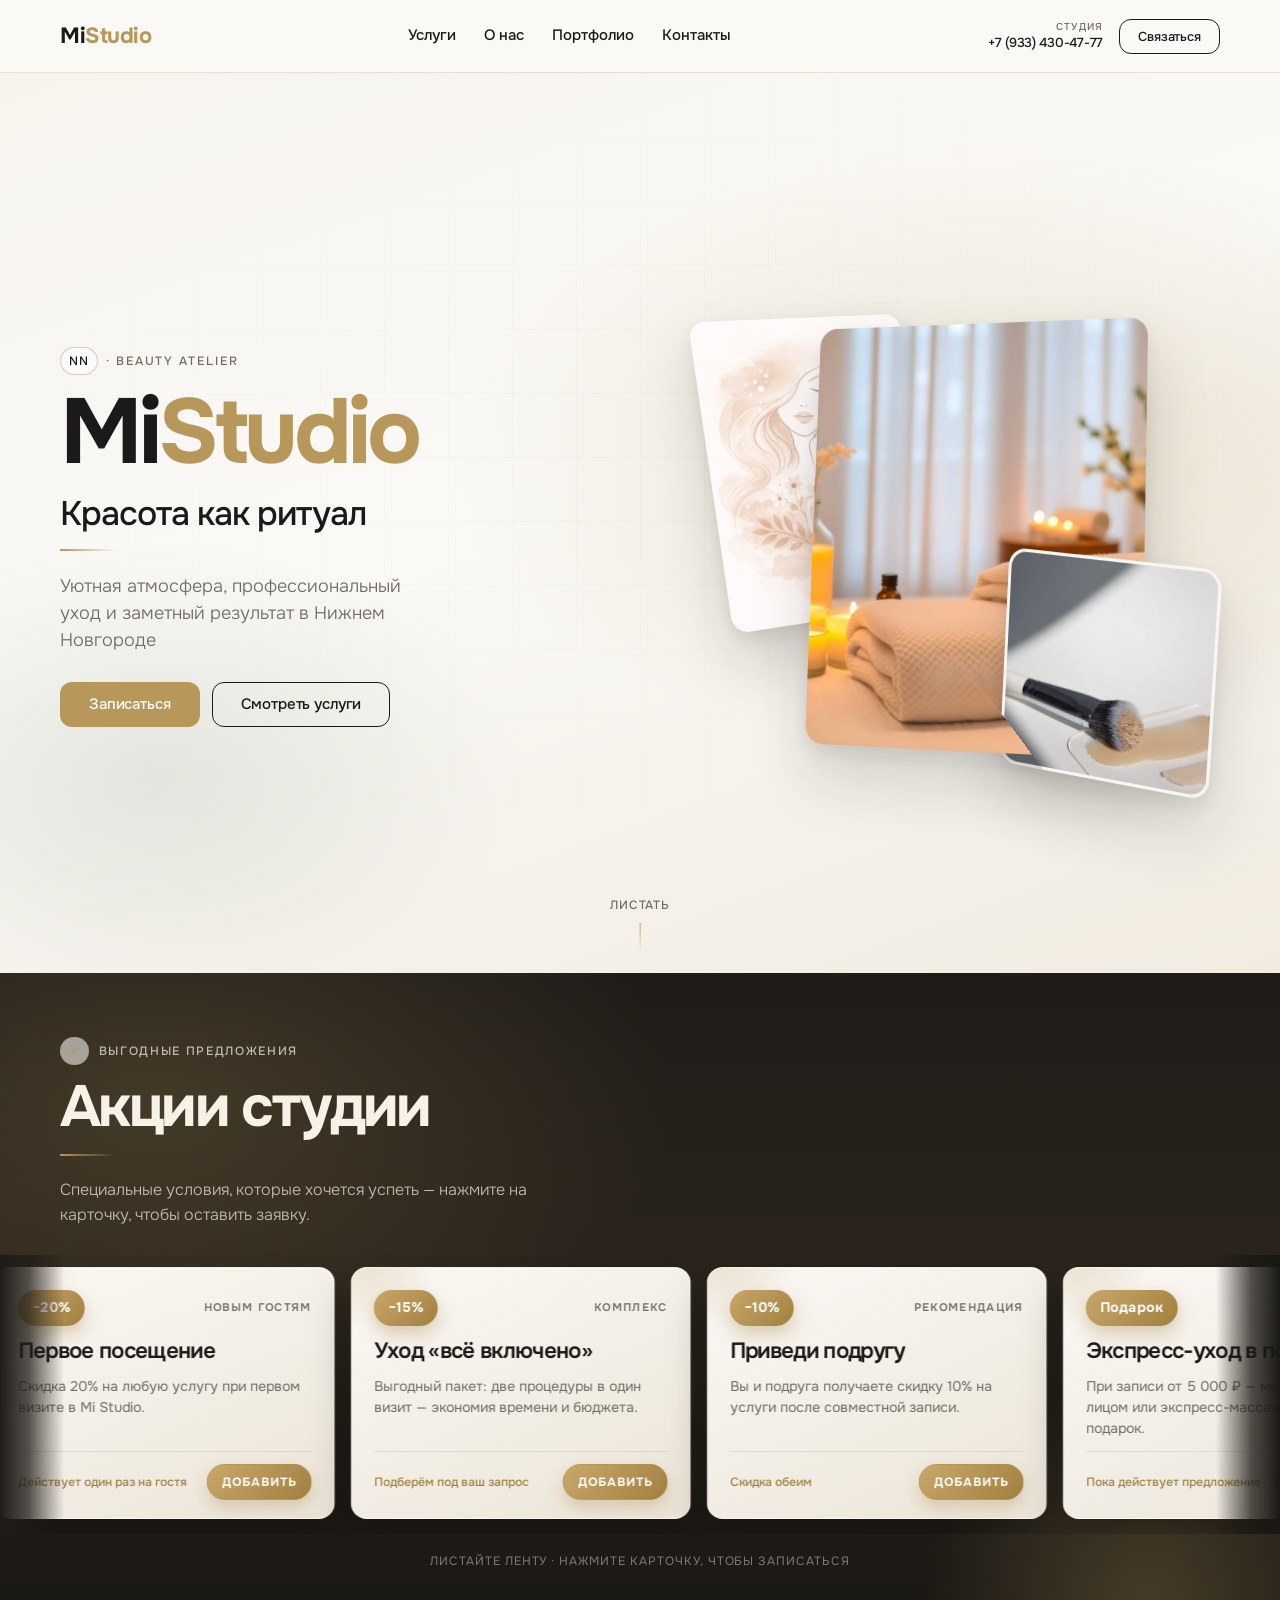
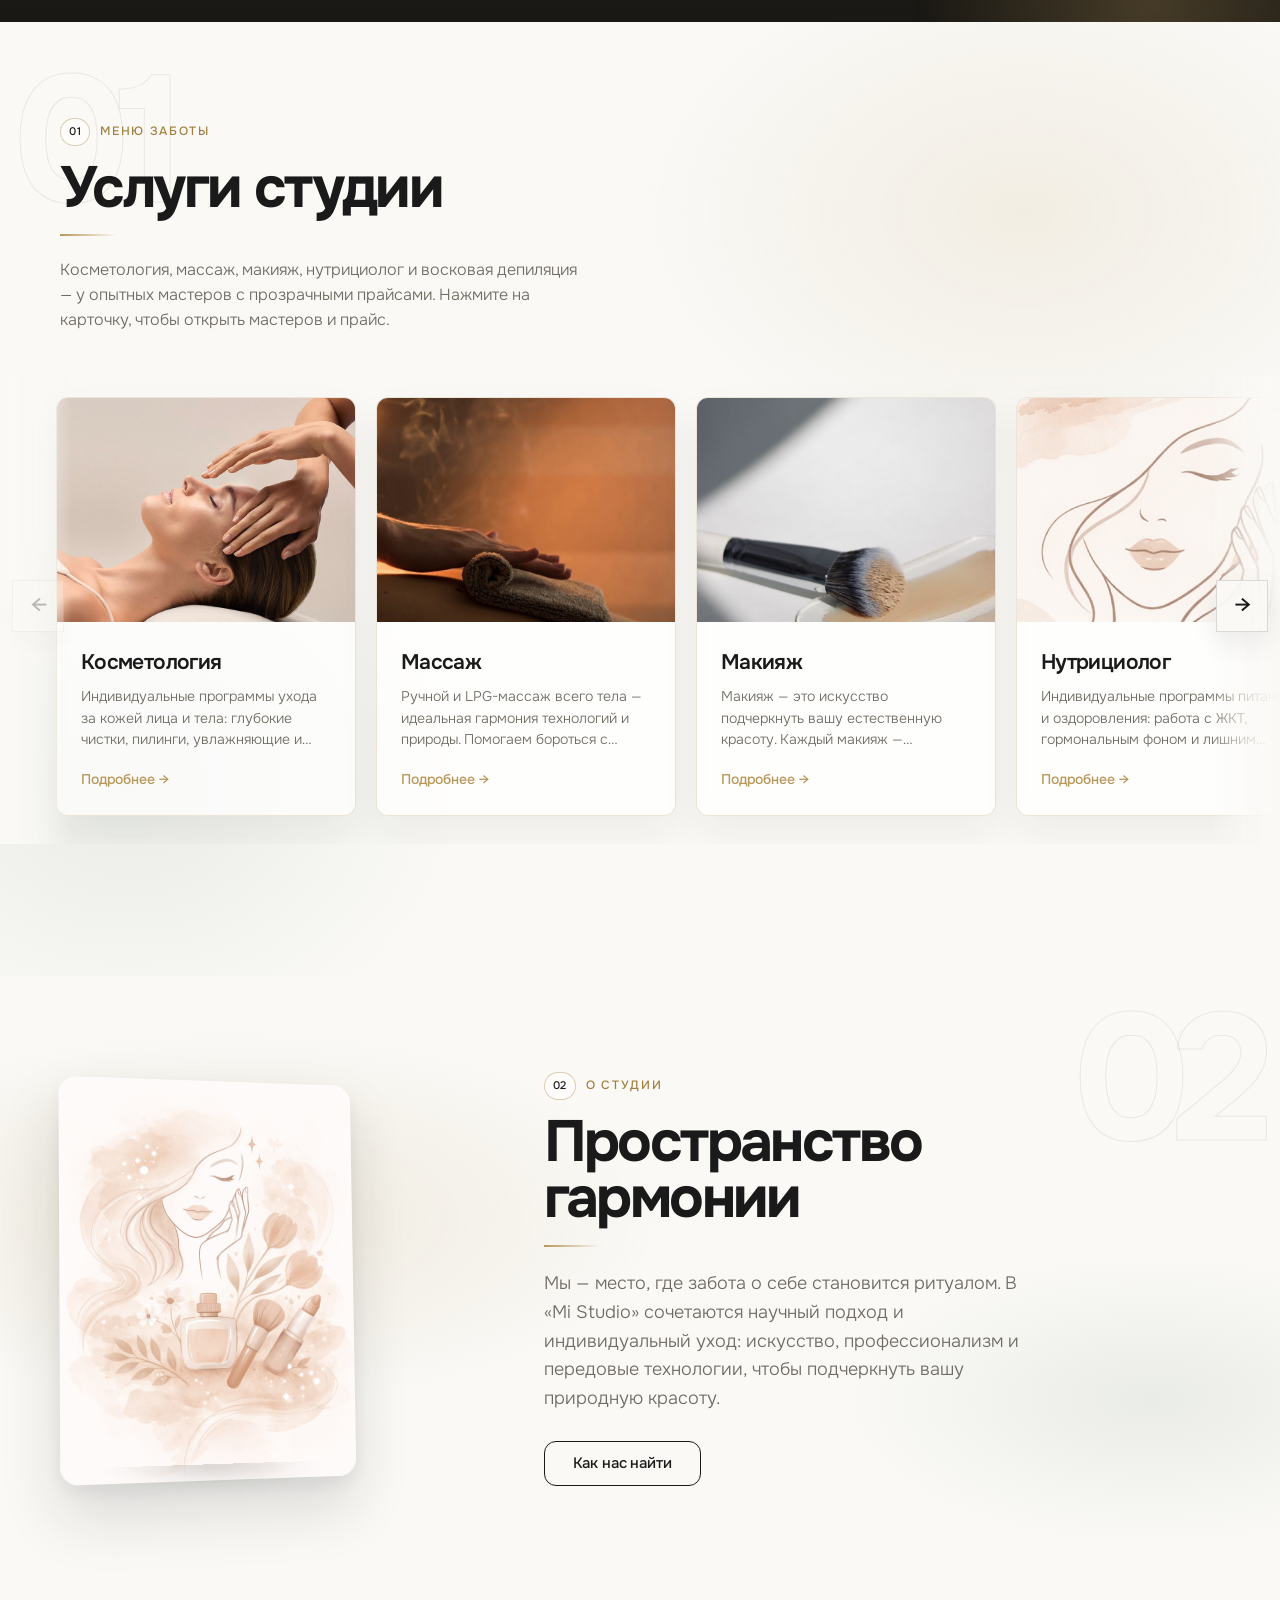
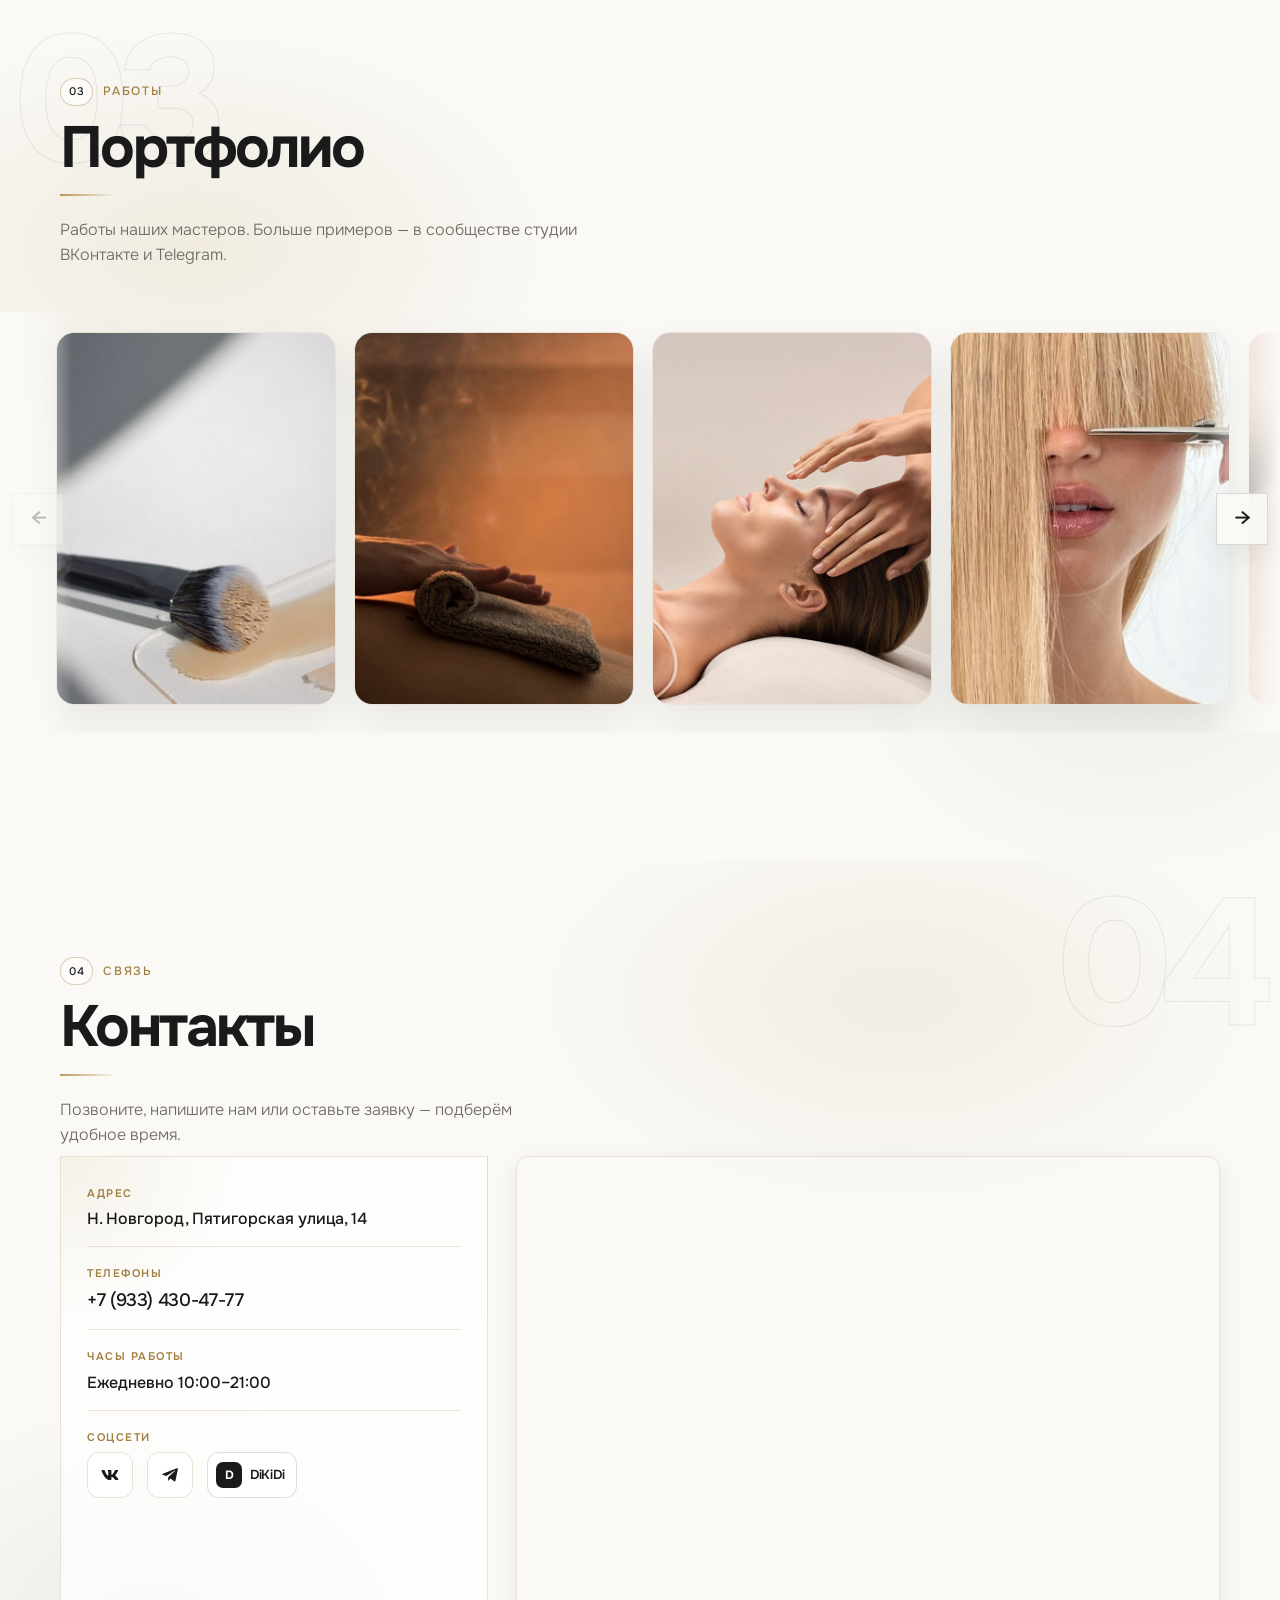
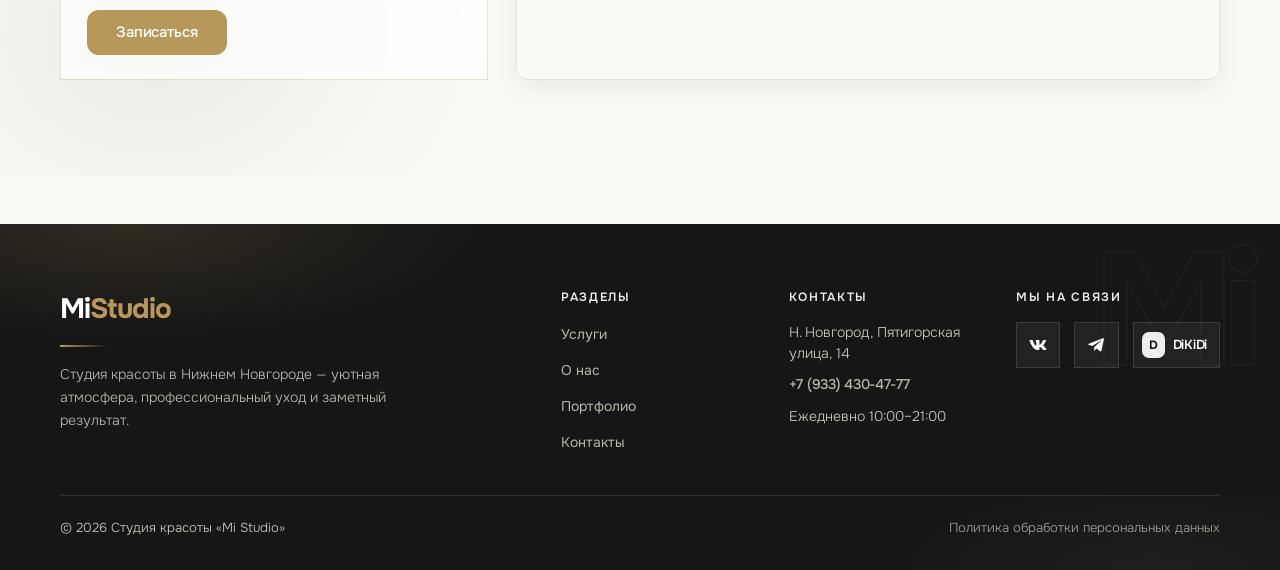
==== commit 66622108: "Replace CMS sync key with generated one, update deploy docs" ====
--- a/index.html
+++ b/index.html
@@ -193,7 +193,7 @@
     <div id="float-root"></div>
 
     <script src="https://cdn.jsdelivr.net/npm/overlayscrollbars@2.11.1/browser/overlayscrollbars.browser.es6.min.js"></script>
-    <script src="config.js?v=20260816-22"></script>
+    <script src="config.js?v=20260819-23"></script>
     <script src="js/data.js?v=20260816-22"></script>
     <script src="js/main.js?v=20260819-33"></script>
     <script src="js/storage.js?v=20260816-22"></script>
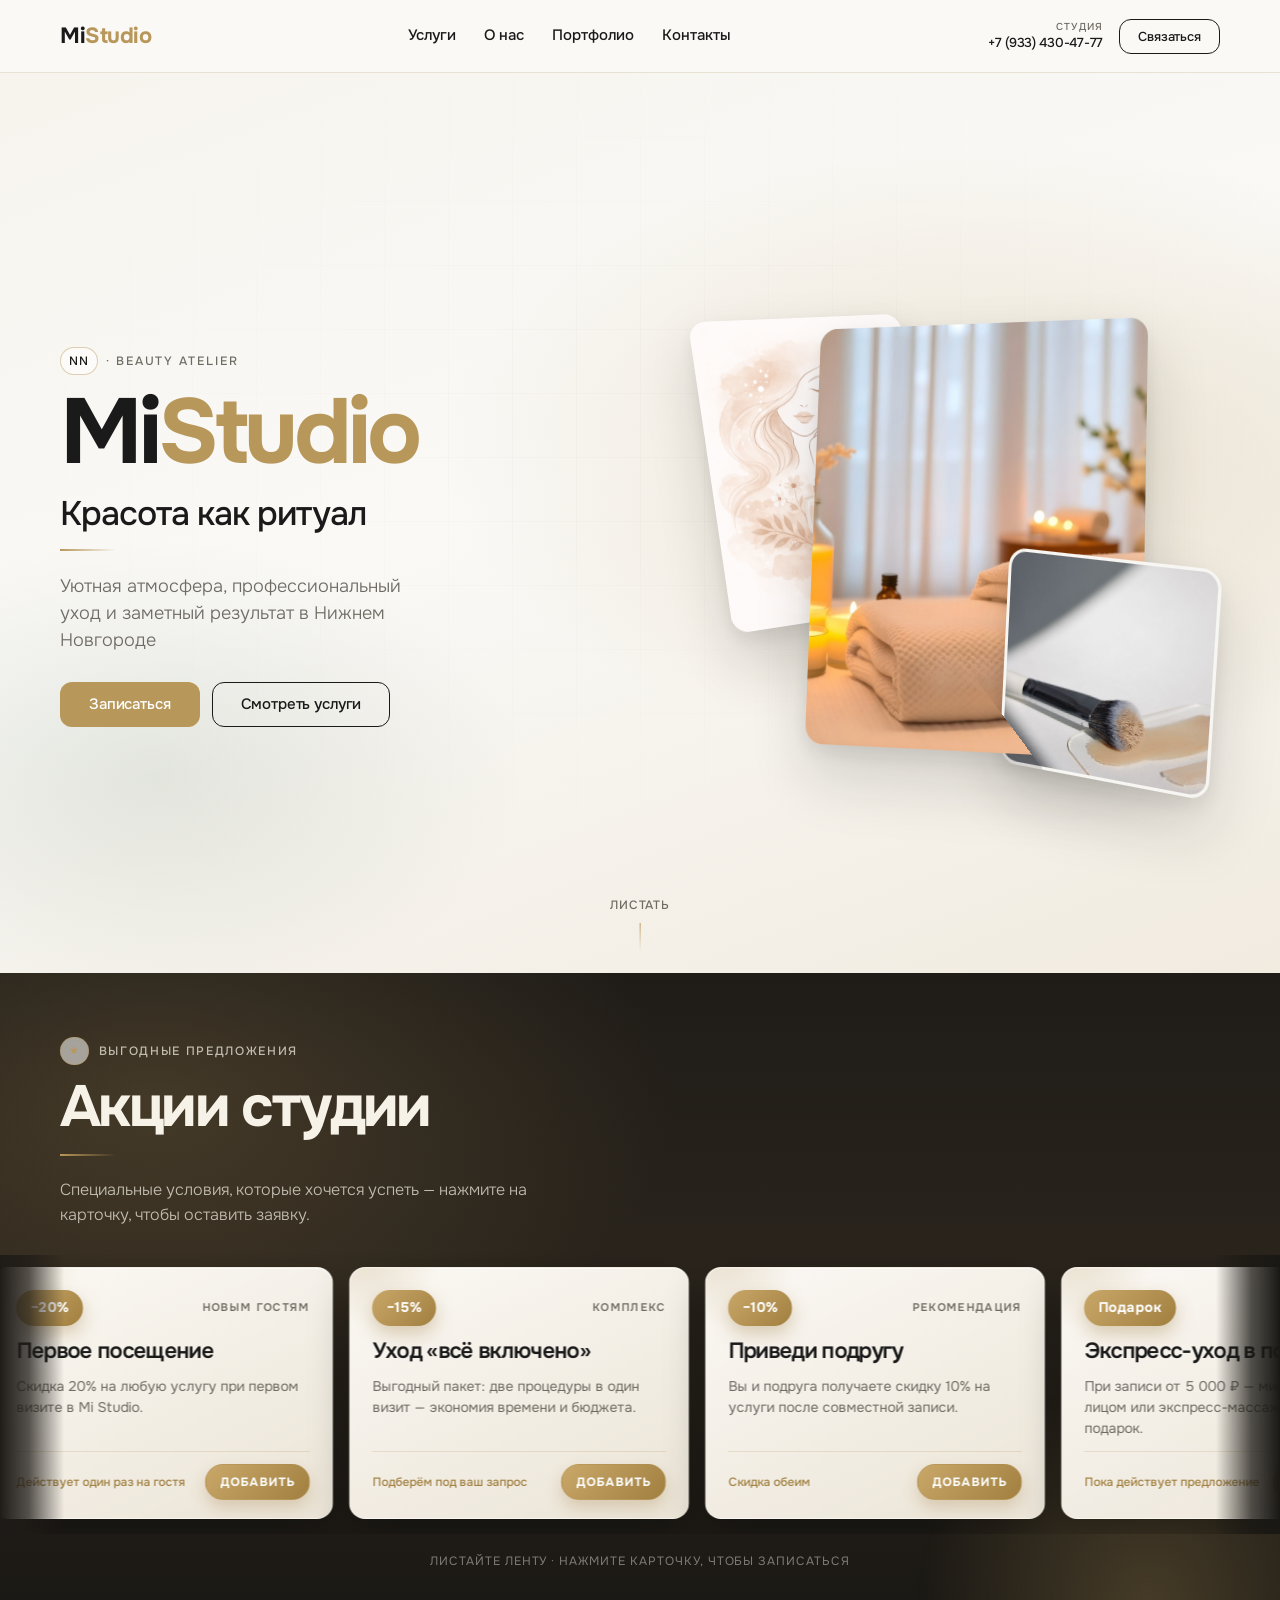
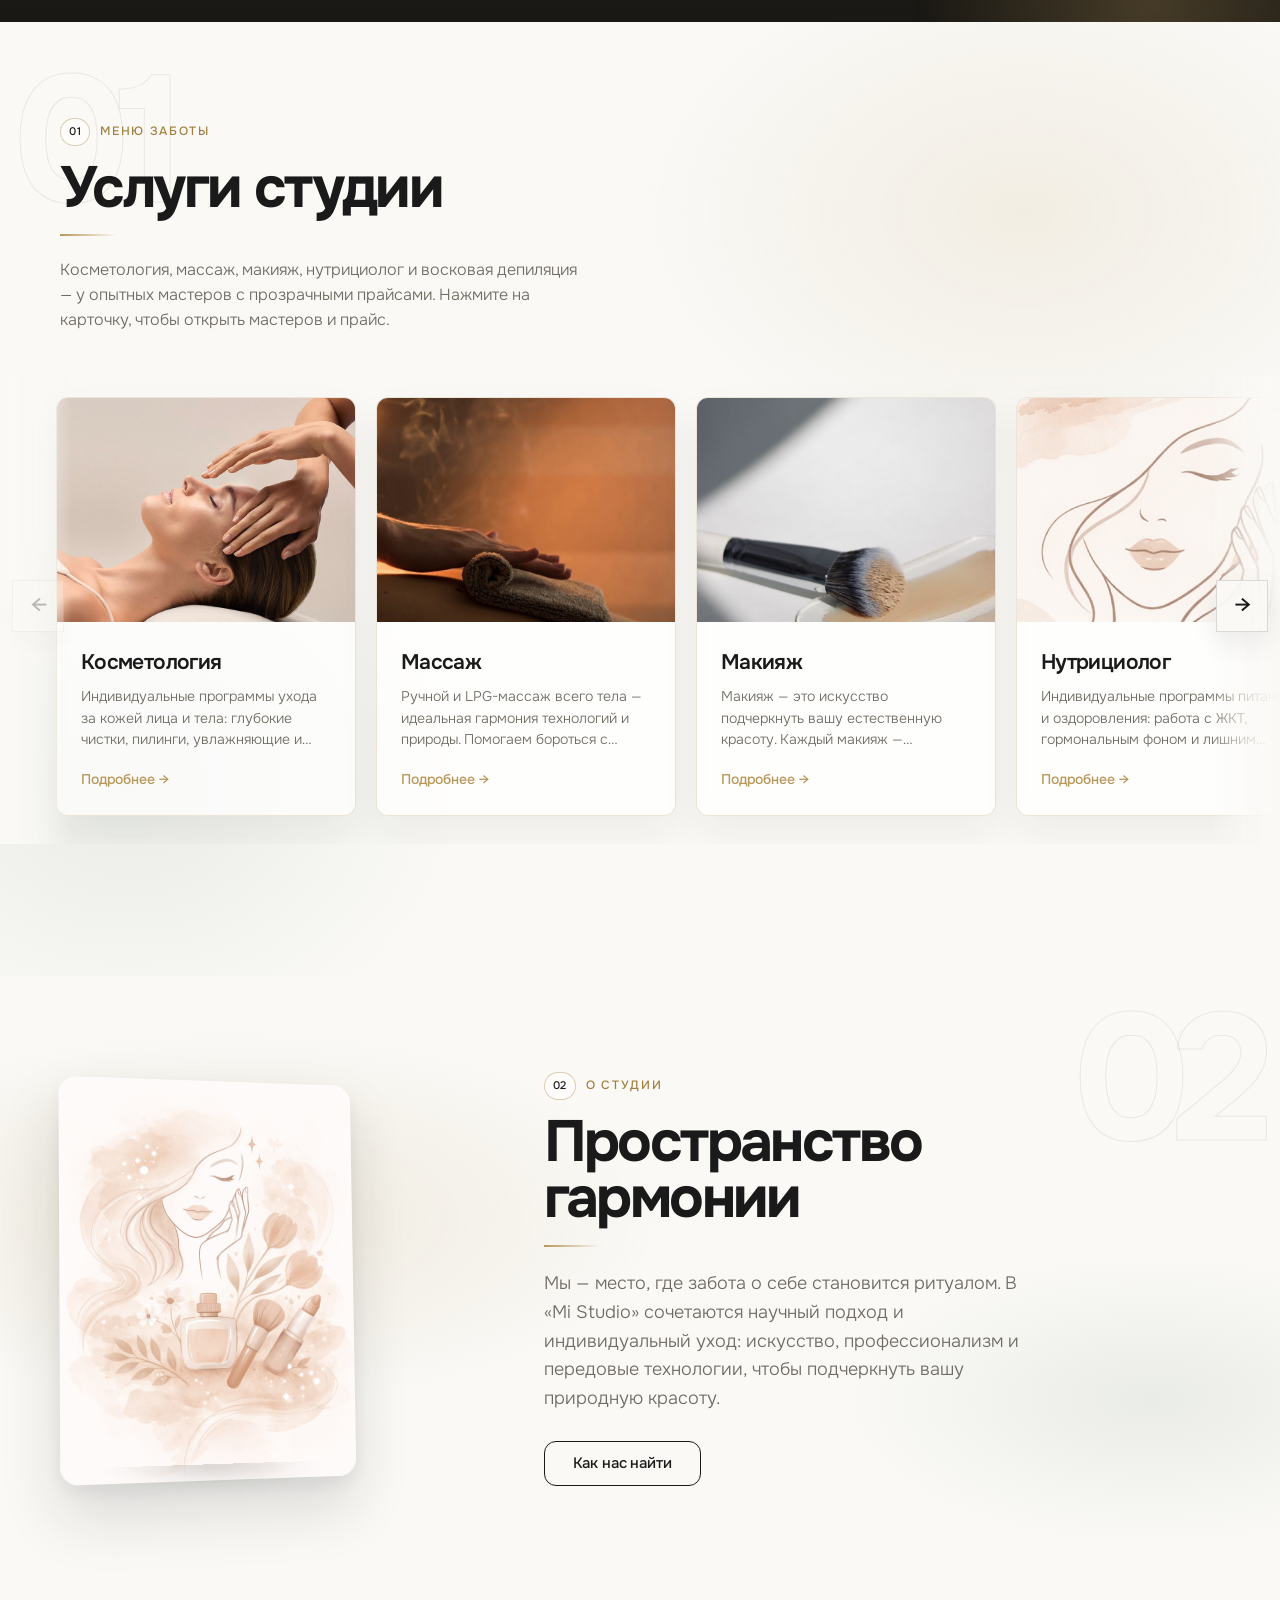
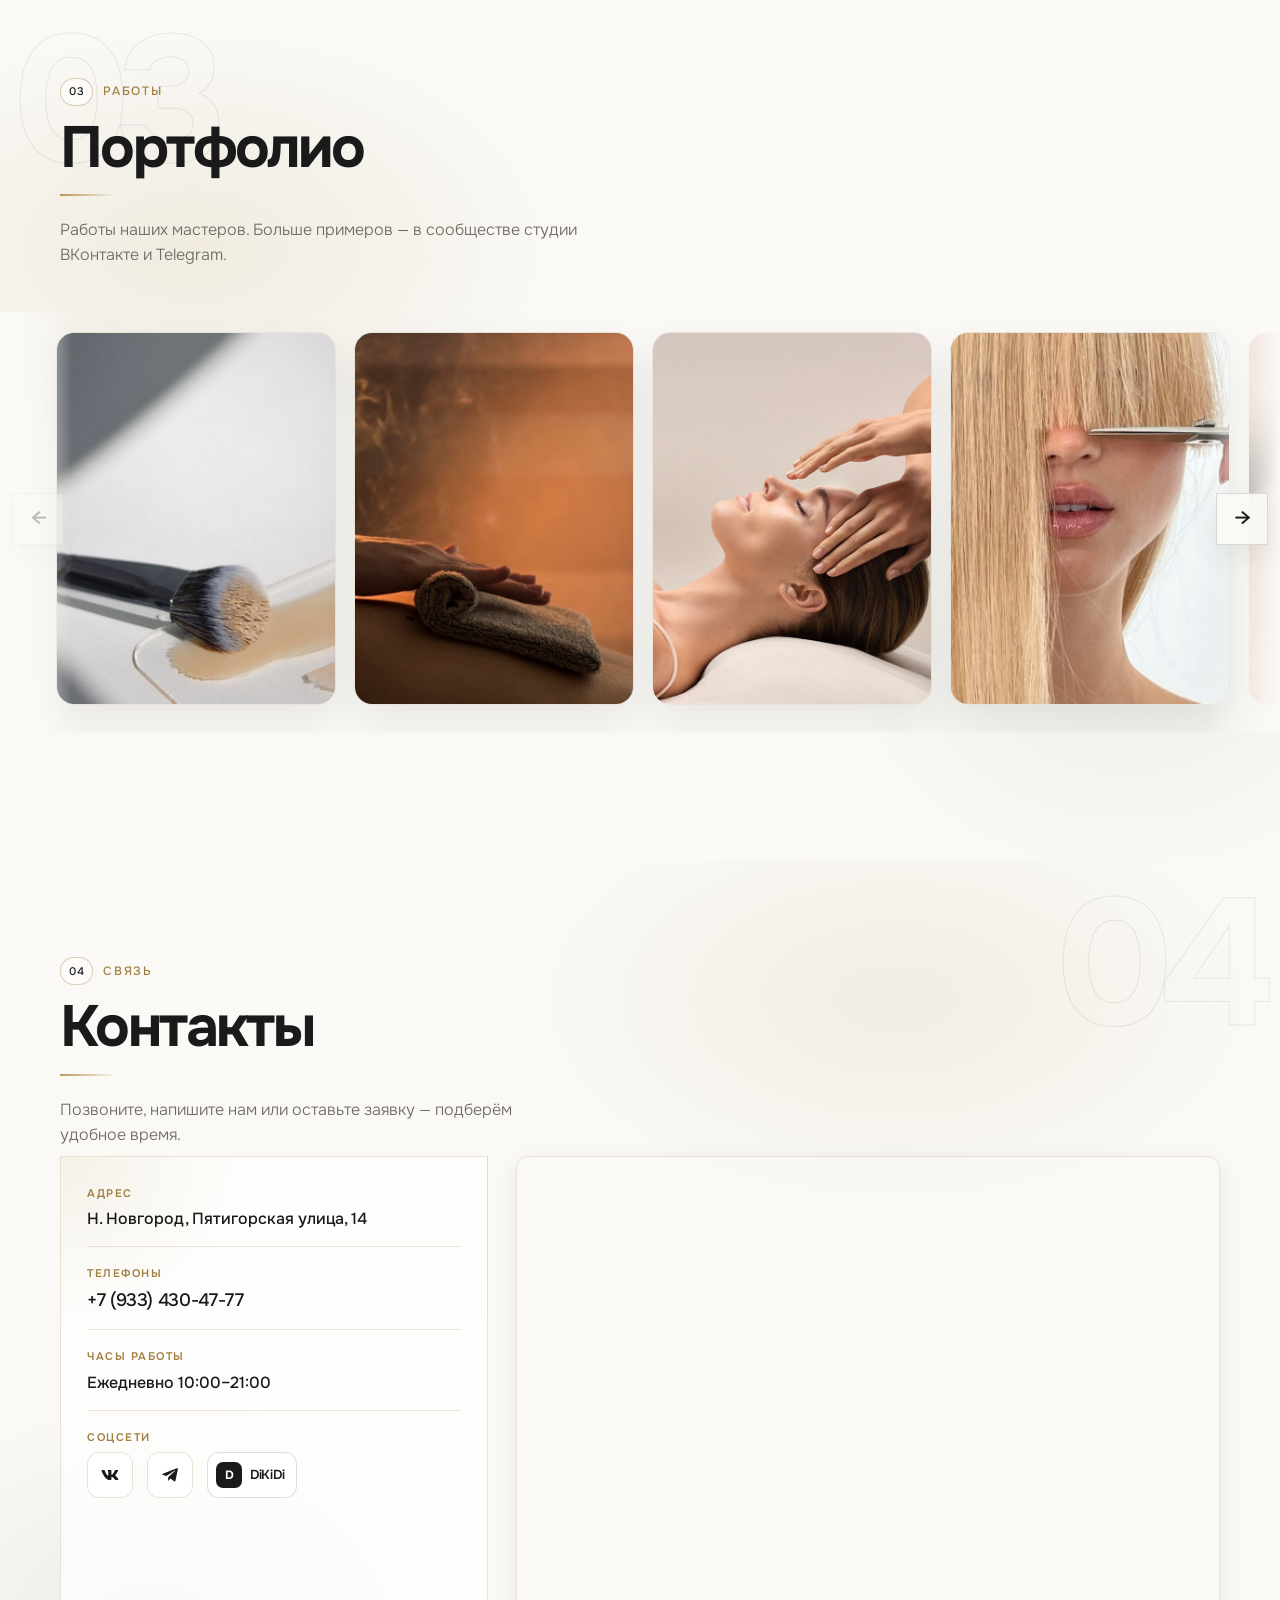
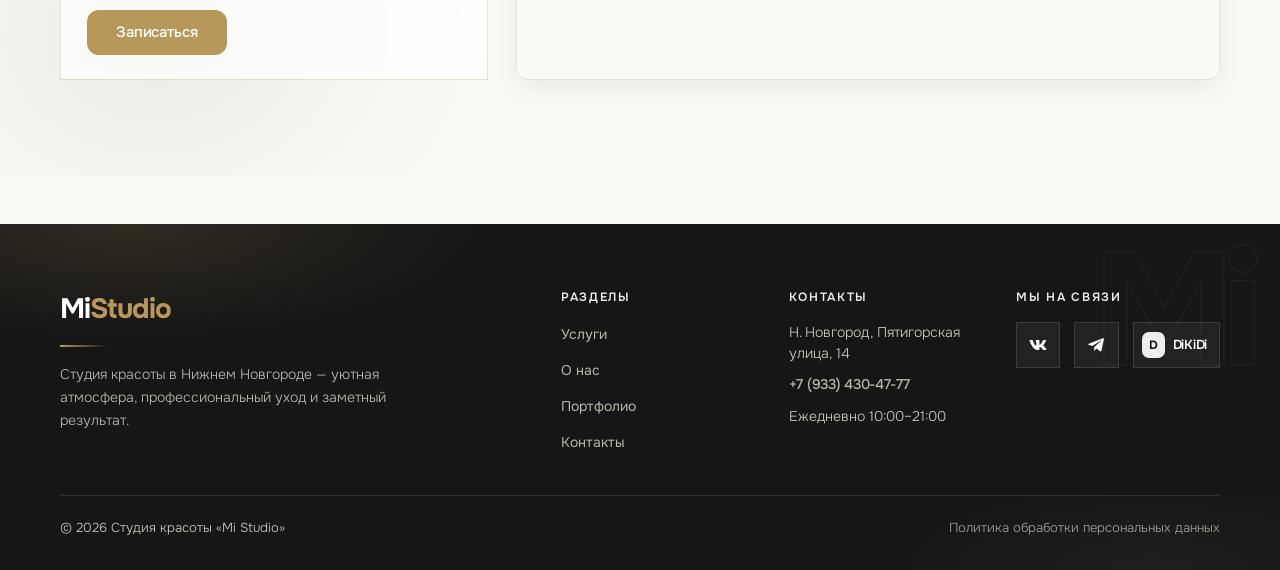
==== commit 88b86515: "Remove online-booking button from lead form popup, keep DiKiDi elsewhere" ====
--- a/index.html
+++ b/index.html
@@ -195,7 +195,7 @@
     <script src="https://cdn.jsdelivr.net/npm/overlayscrollbars@2.11.1/browser/overlayscrollbars.browser.es6.min.js"></script>
     <script src="config.js?v=20260819-23"></script>
     <script src="js/data.js?v=20260816-22"></script>
-    <script src="js/main.js?v=20260819-33"></script>
+    <script src="js/main.js?v=20260819-34"></script>
     <script src="js/storage.js?v=20260816-22"></script>
     <script src="js/editor.js?v=20260816-22"></script>
     <script src="js/sections/promotions.js?v=20260816-22"></script>
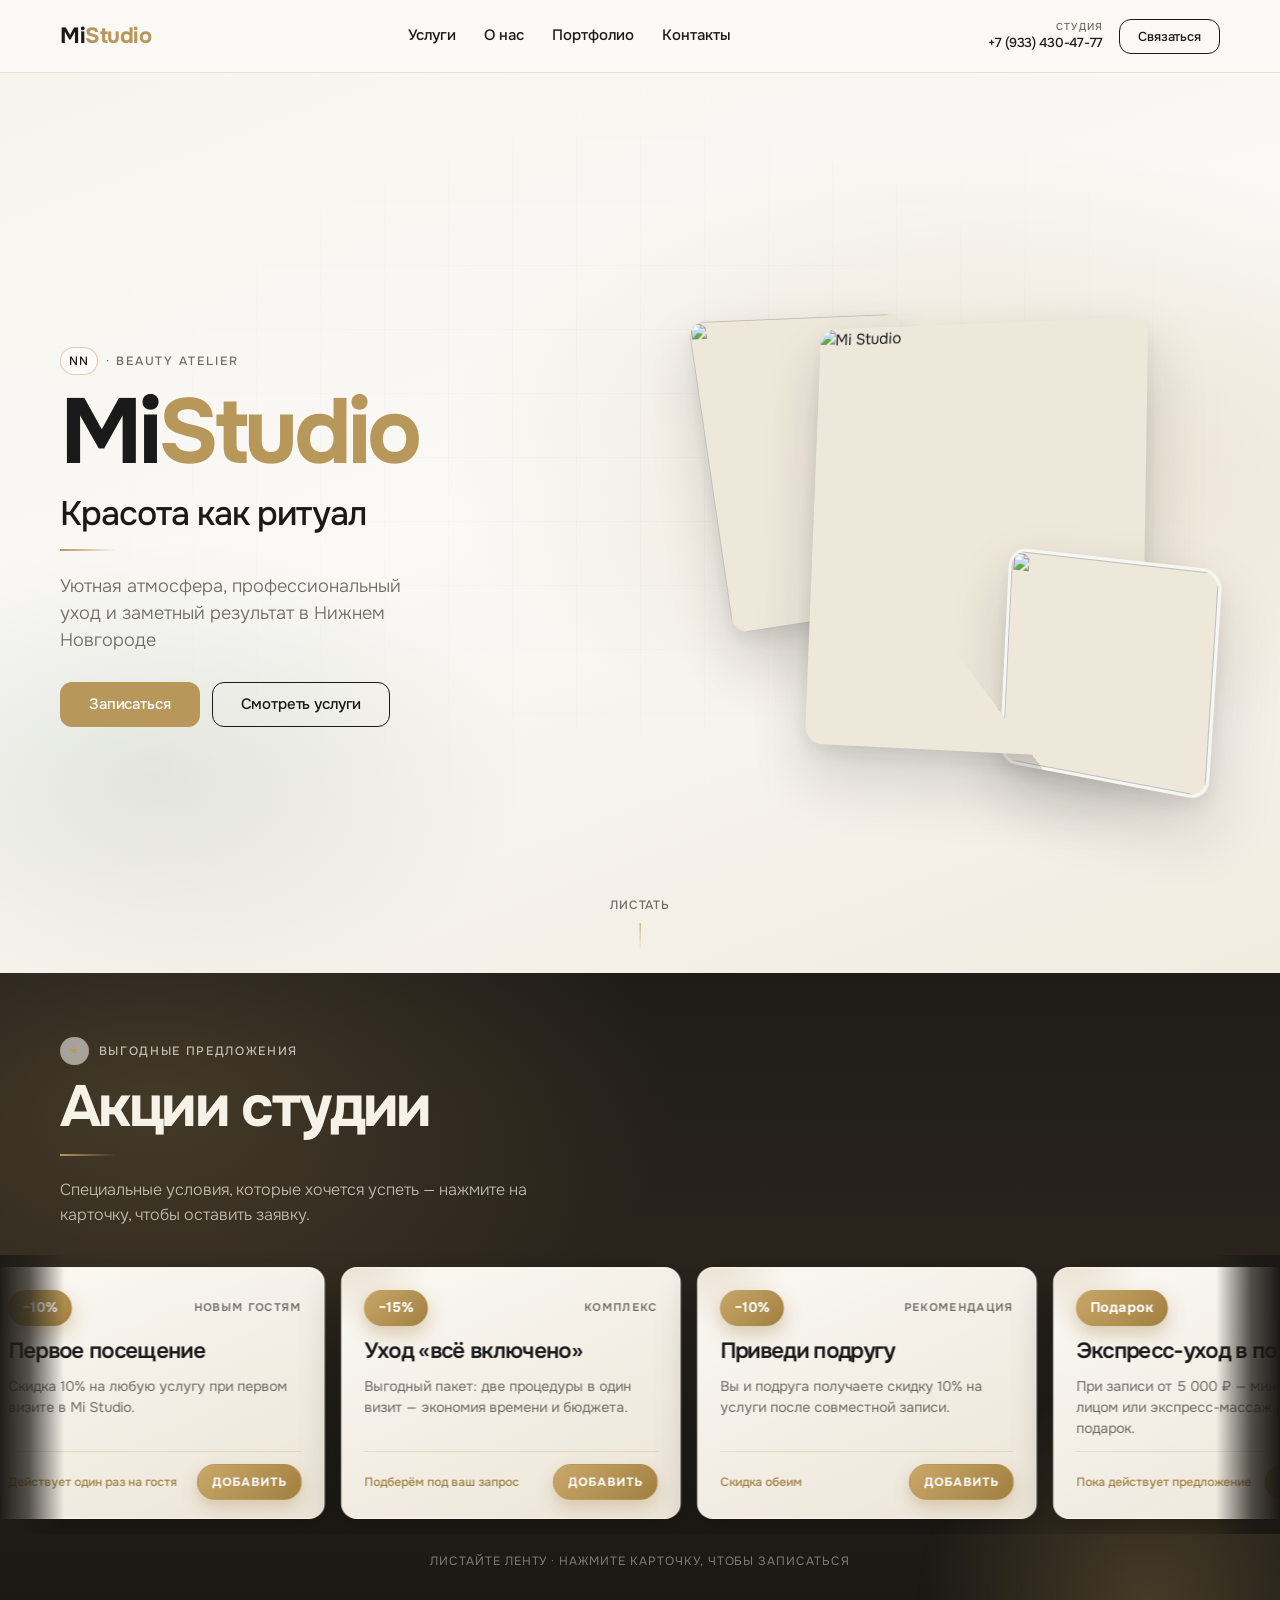
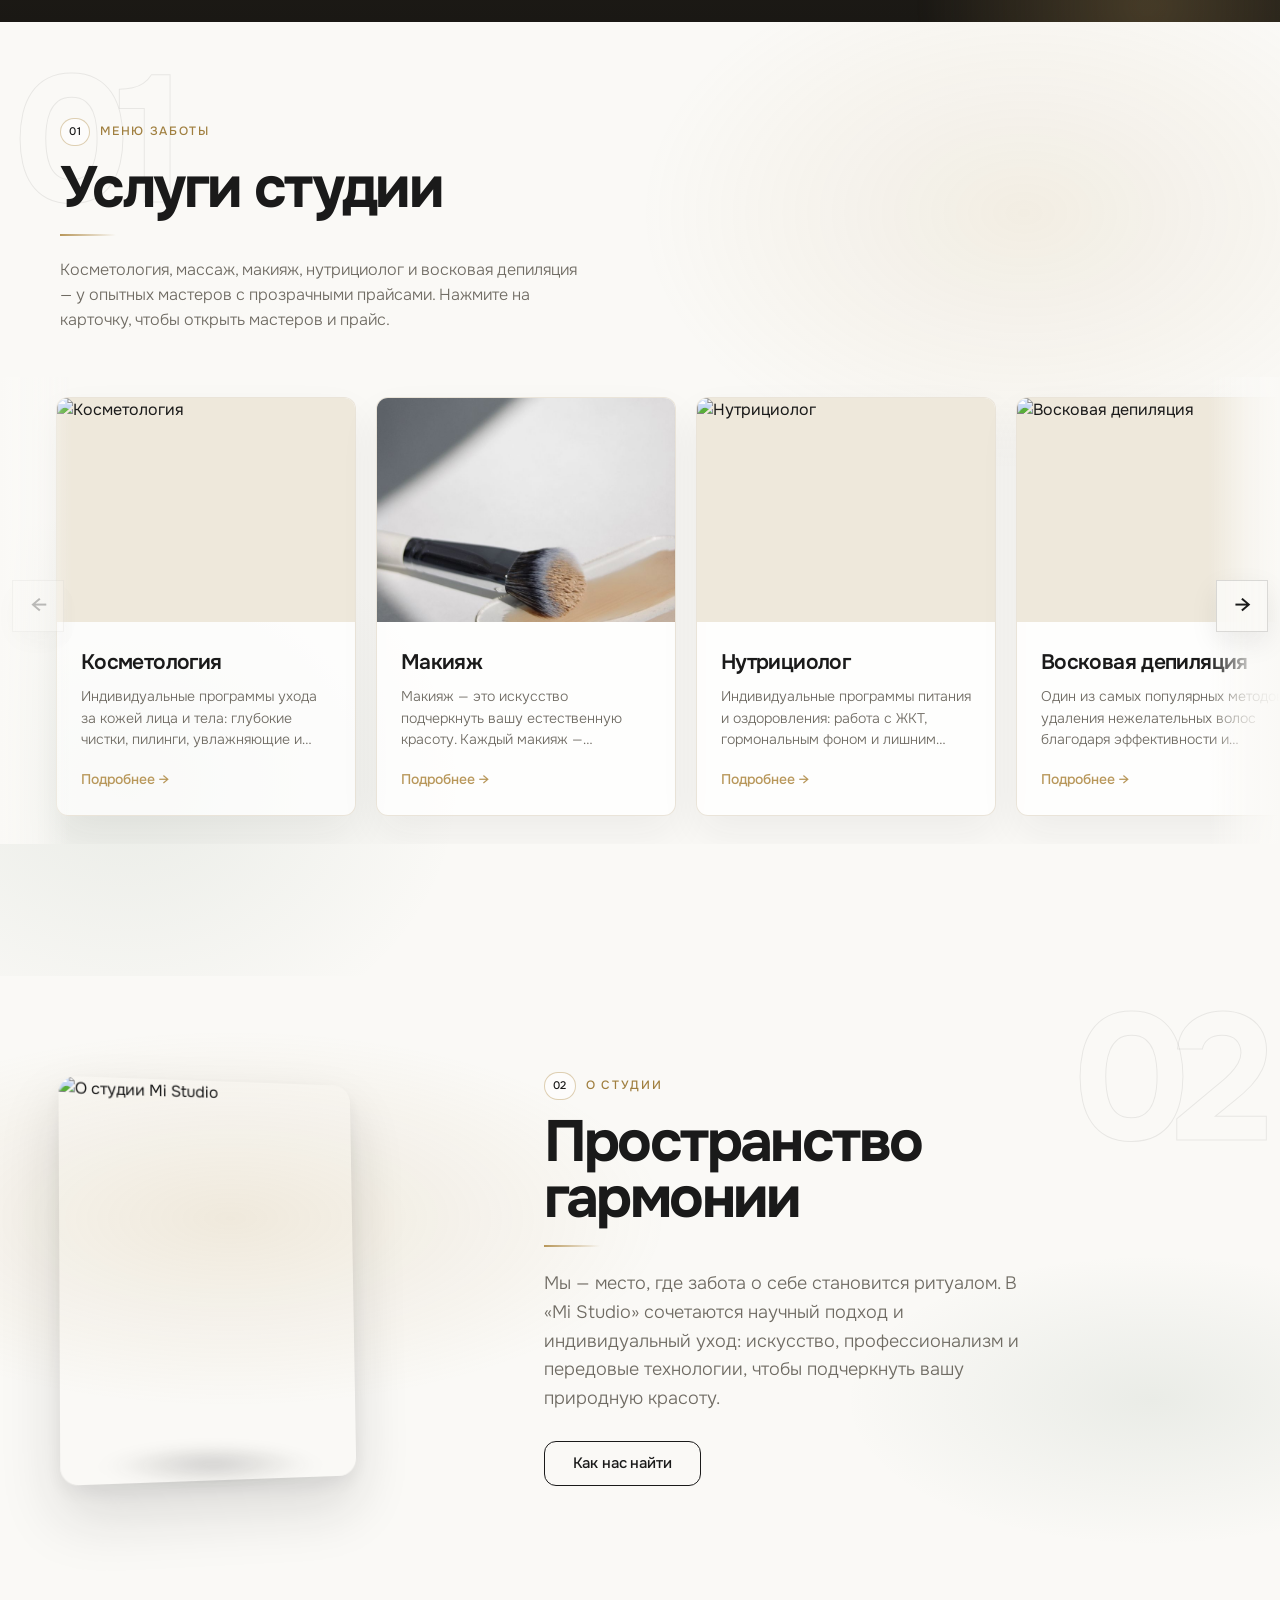
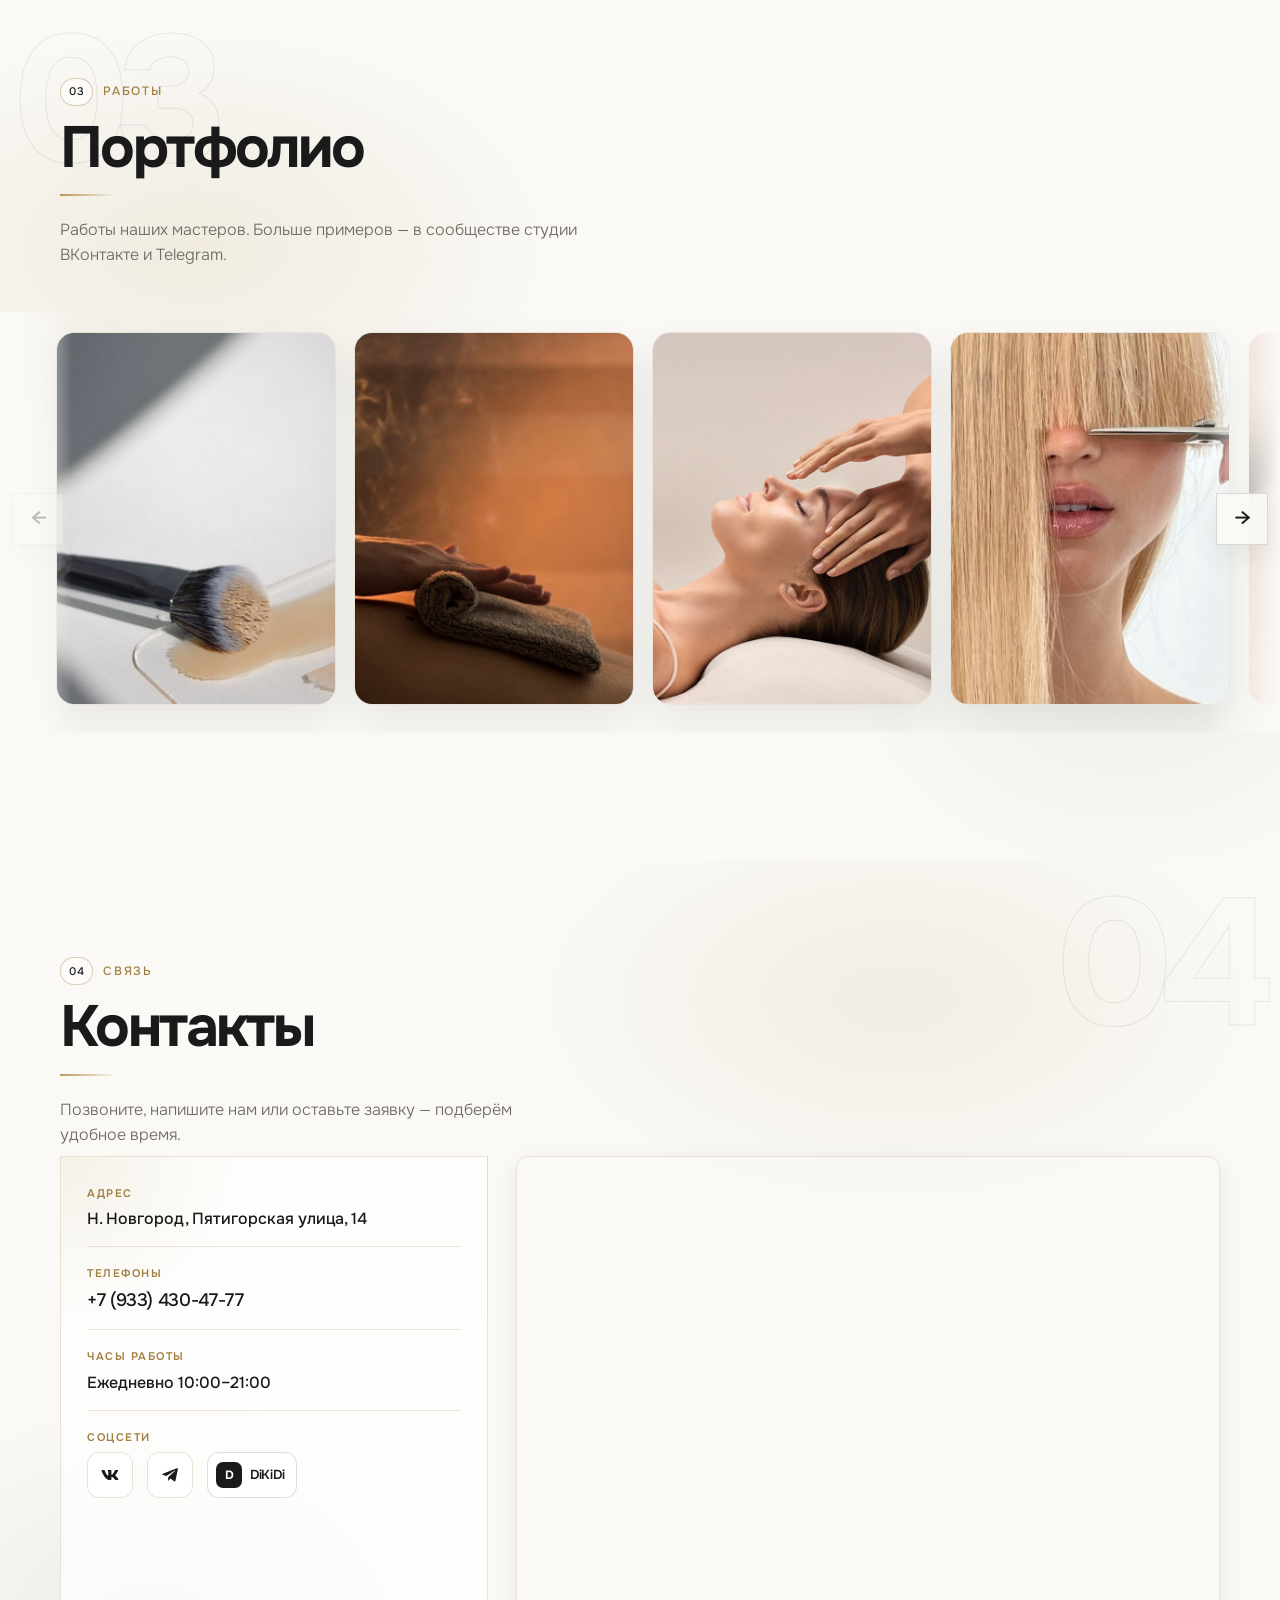
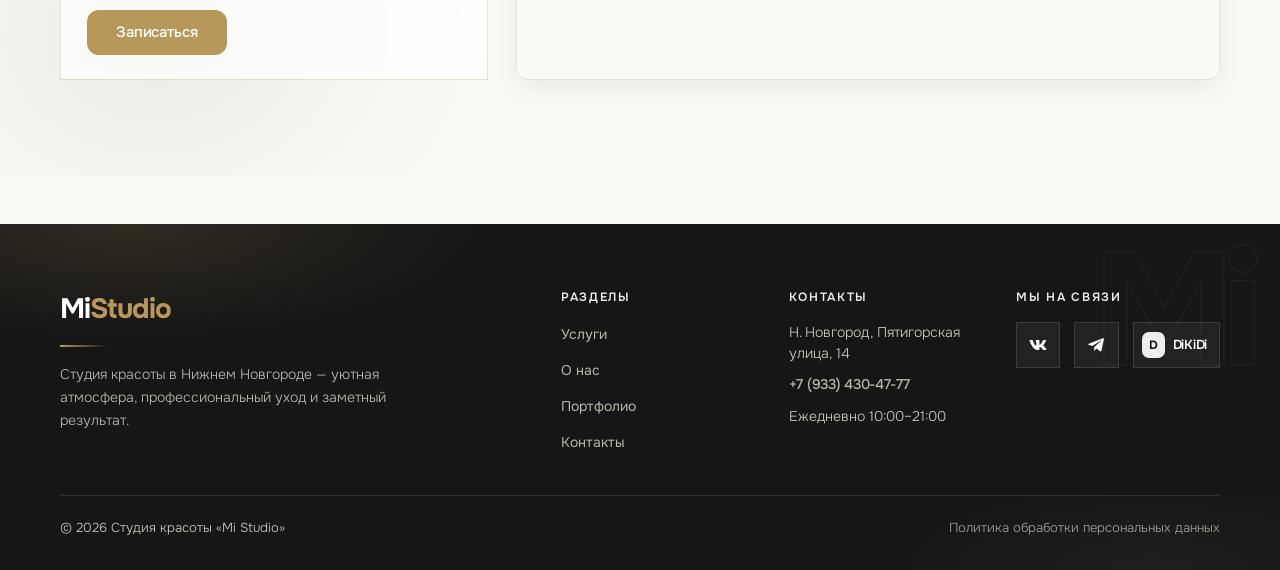
==== commit f17e8a2a: "Site v20260824-41: image uploads as host files, MI_SNAPSHOT anti-flash stamp, VK edit history, mojib" ====
--- a/index.html
+++ b/index.html
@@ -19,10 +19,16 @@
     <link rel="preconnect" href="https://fonts.bunny.net" crossorigin>
     <link href="https://fonts.bunny.net/css?family=onest:300,400,500,600,700|space-grotesk:400,500,600,700&display=swap" rel="stylesheet">
     <link rel="stylesheet" href="https://cdn.jsdelivr.net/npm/overlayscrollbars@2.11.1/styles/overlayscrollbars.min.css">
-    <link rel="stylesheet" href="css/style.css">
-    <link rel="stylesheet" href="css/editor.css?v=20260816-22">
-</head>
-<body data-page="index">
+    <link rel="stylesheet" href="css/style.css?v=20260819-36">
+    <link rel="stylesheet" href="css/editor.css?v=20260824-40">
+    
+
+
+
+
+
+<!--MI_SNAPSHOT--><script>window.MI_SNAPSHOT={"snapshot_time": "2026-08-24T20:45:00+03:00", "synced_at": "2026-08-24T19:47:18+03:00", "editable_texts": {}, "editable_images": {"hero_img_mid": "img/u/2026-08/u1427f0ef15c272.jpg", "hero_img_front": "img/u/2026-08/u37afed0e978d25.jpg", "hero_img_back": "img/u/2026-08/u31e7a756a20b04.jpg", "about_image": "img/u/2026-08/ucf3ba0646a4114.jpg", "svc_cosmetology_master_0": "img/u/2026-08/ufb8bf5c2567017.jpg", "svc_cosmetology_master_1": "img/u/2026-08/u7fa742339b612f.jpg"}, "service_paths": {}, "links": {}, "promotions": [{"badge": "−10%", "tag": "Новым гостям", "title": "Первое посещение", "desc": "Скидка 10% на любую услугу при первом визите в Mi Studio.", "note": "Действует один раз на гостя", "cta": "Записаться со скидкой", "id": "promo_mt76ydkgsdgs", "startDate": "", "endDate": "", "isActive": true}, {"badge": "−15%", "tag": "Комплекс", "title": "Уход «всё включено»", "desc": "Выгодный пакет: две процедуры в один визит — экономия времени и бюджета.", "note": "Подберём под ваш запрос", "cta": "Узнать условия", "id": "promo_mt76ydkg4rfh"}, {"badge": "−10%", "tag": "Рекомендация", "title": "Приведи подругу", "desc": "Вы и подруга получаете скидку 10% на услуги после совместной записи.", "note": "Скидка обеим", "cta": "Записаться вдвоём", "id": "promo_mt76ydkgd3le"}, {"badge": "Подарок", "tag": "Бонус", "title": "Экспресс-уход в подарок", "desc": "При записи от 5 000 ₽ — мини-уход за лицом или экспресс-массаж рук в подарок.", "note": "Пока действует предложение", "cta": "Хочу бонус", "id": "promo_mt76ydkg844t"}, {"badge": "−20%", "tag": "Новым гостям", "title": "Первое посещение", "desc": "Скидка 10% на любую услугу при первом визите в Mi Studio.", "note": "Действует один раз на гостя", "cta": "Записаться со скидкой", "id": "promo_mt76y0lmu1sz", "startDate": "", "endDate": "", "isActive": true}], "services": [{"id": "cosmetology", "title": "Косметология", "shortDesc": "Индивидуальные программы ухода за кожей лица и тела: глубокие чистки, пилинги, увлажняющие и омолаживающие процедуры. Работаем с качественной профессиональной косметикой и современным оборудованием.", "masters": [{"name": "Соколовская Юлия Андреевна", "photo": "img/sr-1.jpg", "desc": "Косметолог-эстетист. Высшее образование, сертифицированный специалист. Опыт работы 3 года."}, {"name": "Апостолова Татьяна Михайловна", "photo": "img/cta-modal.jpg", "desc": "Косметолог, преподаватель. Высшее медицинское образование, ординатура — дерматовенеролог. Опыт работы 5 лет."}], "price": [{"section": "Эстетическая косметология", "items": [{"name": "Консультация косметолога", "meta": "", "price": "500 ₽"}, {"name": "Моделирующий массаж лица", "meta": "", "price": "1 500 ₽"}, {"name": "Ультразвуковая чистка лица", "meta": "", "price": "1 500 ₽"}]}, {"section": "Пилинги", "items": [{"name": "Миндальный пилинг", "meta": "", "price": "1 500 ₽"}, {"name": "Молочный пилинг", "meta": "", "price": "1 500 ₽"}, {"name": "Пилинг Джесснера", "meta": "", "price": "1 700 ₽"}]}, {"section": "Комплексные уходы", "items": [{"name": "Комплексный уход «Омоложение»", "meta": "Очищение · дезинкрустация · тонизация · ультразвуковой пилинг · гиалуронка · альдегидная маска · крем", "price": "2 000 ₽"}, {"name": "Комплексный уход «Здоровое сияние»", "meta": "Очищение · УЗ-чистка · тонизация · пилинг · LED-маска · крем", "price": "2 500 ₽"}, {"name": "Комплексный уход «Интенсивное восстановление»", "meta": "Очищение · энзимный пилинг · сыворотка · массаж · микротоки · RF-лифтинг · маска · крем", "price": "3 000 ₽"}]}, {"section": "Аппаратные процедуры", "items": [{"name": "Восстановление постакне", "meta": "", "price": "1 500 ₽"}, {"name": "RF-лифтинг", "meta": "Лицо · шея · декольте", "price": "1 700 ₽"}]}, {"section": "Аугментация губ", "items": [{"name": "STYLAGE M 1,0 мл", "meta": "Франция", "price": "17 900 ₽"}, {"name": "Belotero Lips 1,0 мл", "meta": "Германия", "price": "15 700 ₽"}]}, {"section": "Инъекционная косметология", "items": [{"name": "Ботулотоксин «РЕНТОКС»", "meta": "", "price": "290 ₽/ед"}, {"name": "Моделирование лица Face Full", "meta": "Межбровье · скулы · нос · носогубка · губы", "price": "от 15 000 ₽"}, {"name": "Постановка филлера", "meta": "", "price": "12 000 ₽"}, {"name": "Биоревитализация лица", "meta": "", "price": "5 000 ₽"}, {"name": "Мезотерапия лица", "meta": "", "price": "4 500 ₽"}, {"name": "Биоревитализация + скинбустер", "meta": "PDRN", "price": "12 000 ₽"}, {"name": "Биорепарация Hyalrepair — лицо", "meta": "", "price": "16 000 ₽"}, {"name": "Биорепарация — глаза", "meta": "", "price": "12 000 ₽"}, {"name": "Биорепарация — губы", "meta": "", "price": "12 000 ₽"}, {"name": "Биорепарация — шея", "meta": "", "price": "12 000 ₽"}, {"name": "Восстановление волос (алопеция)", "meta": "", "price": "12 000 ₽"}, {"name": "Лечение постакне", "meta": "", "price": "12 000 ₽"}]}, {"section": "Липолитики", "items": [{"name": "Липолитики — лицо", "meta": "", "price": "4 500 ₽"}, {"name": "Липолитики — тело", "meta": "", "price": "8 000 ₽"}]}], "images": ["img/u/2026-08/u8e30302b545887.jpg", "img/sr-1.jpg", "img/cta-modal.jpg"], "phone": "+79334304777", "phoneDisplay": "+7 (933) 430-47-77", "vk": "https://vk.ru/club239375190", "tg": "https://t.me/+O-PmXu8y27FkMDg6", "priceText": "", "category": ""}, {"id": "makeup", "title": "Макияж", "shortDesc": "Макияж — это искусство подчеркнуть вашу естественную красоту. Каждый макияж — индивидуальная работа для вашего типа лица, цветотипа и настроения события.", "masters": [{"name": "Юлия", "desc": "Дипломированный визажист, стилист по волосам. Опыт работы с 2019 года. Работает на премиальной косметике. Создаёт образы для особых моментов, профессиональный макияж любой сложности.", "photo": "img/makiyazh.jpg"}], "price": [{"section": "Макияж и укладка", "items": [{"name": "Макияж для себя (2 урока)", "meta": "Экспресс-курс", "price": "5 000 ₽"}, {"name": "Экспресс-макияж", "meta": "Тон · скульптурирование · брови · ресницы · губы", "price": "1 500 ₽"}, {"name": "Макияж", "meta": "Дневной · вечерний · nude", "price": "2 500 ₽"}, {"name": "Укладка", "meta": "Подвижные / собранные", "price": "2 000 ₽"}, {"name": "Накладные ресницы", "meta": "Дополнительно", "price": "+500 ₽"}]}, {"section": "Свадебные услуги", "items": [{"name": "Макияж невесты", "price": "3 000 ₽"}, {"name": "Пробный свадебный макияж", "price": "2 000 ₽"}, {"name": "Полный образ невесты", "meta": "Макияж + причёска", "price": "6 000 ₽"}, {"name": "Пробный полный образ", "price": "4 000 ₽"}]}, {"section": "Дополнительно", "items": [{"name": "Ранние сборы", "meta": "До 9 утра", "price": "+1 000 ₽"}, {"name": "Ранние сборы", "meta": "До 7 утра", "price": "+2 000 ₽"}, {"name": "Выезд мастера", "price": "+2 000 ₽"}]}], "images": ["img/makiyazh.jpg", "img/sr-2.jpg", "img/pr-3.jpg"], "phone": "+79334304777", "phoneDisplay": "+7 (933) 430-47-77", "vk": "https://vk.ru/club239375190", "tg": "https://t.me/+O-PmXu8y27FkMDg6"}, {"id": "nutrition", "title": "Нутрициолог", "shortDesc": "Индивидуальные программы питания и оздоровления: работа с ЖКТ, гормональным фоном и лишним весом. Не заставляем отказываться от любимых продуктов и считать калории.", "masters": [{"name": "Димашёва Галина Сергеевна", "photo": "img/pr-1.jpg", "desc": "Высшее медицинское образование, сертифицированный специалист в области нутрициологии, основатель уникальной школы питания. Подбирает индивидуальную программу и сопровождает до цели."}], "price": [{"section": "Консультации", "items": [{"name": "Консультация", "meta": "", "price": "1 000 ₽"}, {"name": "Индивидуальное сопровождение", "meta": "Понедельный план питания · поддержка 24/7", "price": "4 000 ₽"}]}], "images": ["img/u/2026-08/u79c8756c277ff8.jpg", "img/cta.jpg", "img/pr-3.jpg"], "phone": "", "phoneDisplay": "", "vk": "https://vk.ru/club239375190", "tg": "https://t.me/+O-PmXu8y27FkMDg6", "priceText": "", "category": ""}, {"id": "waxing", "title": "Восковая депиляция", "shortDesc": "Один из самых популярных методов удаления нежелательных волос благодаря эффективности и длительному результату — гладкая кожа до четырёх недель.", "masters": [{"name": "Глазова Мария Карахановна", "photo": "img/sr-4.jpg", "desc": "Мастер восковой депиляции. Опыт работы с 2022 года. Эффективное удаление волос с длительным результатом."}], "price": [{"section": "Восковая депиляция", "items": [{"name": "Подмышки", "meta": "", "price": "400 ₽"}, {"name": "Ноги полностью", "meta": "", "price": "1 100 ₽"}, {"name": "Бикини", "meta": "", "price": "800 ₽"}, {"name": "Глубокое бикини", "meta": "", "price": "1 200 ₽"}, {"name": "Голени", "meta": "", "price": "700 ₽"}, {"name": "Бёдра", "meta": "", "price": "700 ₽"}, {"name": "Руки полностью", "meta": "", "price": "800 ₽"}, {"name": "Руки до локтя", "meta": "", "price": "600 ₽"}, {"name": "Верхняя губа", "meta": "", "price": "300 ₽"}, {"name": "Живот", "meta": "", "price": "500 ₽"}, {"name": "Поясница", "meta": "", "price": "500 ₽"}, {"name": "Ягодицы", "meta": "", "price": "500 ₽"}, {"name": "Руки выше локтя", "meta": "", "price": "500 ₽"}, {"name": "Дорожка на животе", "meta": "", "price": "Бесплатно"}, {"name": "Брови", "meta": "", "price": "300 ₽"}, {"name": "Бакенбарды", "meta": "", "price": "300 ₽"}, {"name": "Борода", "meta": "", "price": "300 ₽"}]}, {"section": "Комбо-наборы", "items": [{"name": "Комбо 1: руки + глубокое бикини + подмышки + ноги", "meta": "", "price": "3 150 ₽"}, {"name": "Комбо 2: глубокое бикини + подмышки + голени/бёдра", "meta": "", "price": "2 070 ₽"}, {"name": "Комбо 3: глубокое бикини + подмышки + ноги", "meta": "", "price": "2 430 ₽"}, {"name": "Хит дуэт: подмышки + глубокое бикини", "meta": "", "price": "1 440 ₽"}]}], "images": ["img/u/2026-08/u8d683fa352c43d.jpg", "img/sr-4.jpg", "img/massazh.jpg"], "phone": "+79334304777", "phoneDisplay": "+7 (933) 430-47-77", "vk": "https://vk.ru/marihkaglazova", "tg": "https://t.me/+O-PmXu8y27FkMDg6", "priceText": "", "category": ""}], "portfolio": null};</script><script>(function(){var s=window.MI_SNAPSHOT;if(!s||!s.editable_images)return;var ids=[],urls={};for(var k in s.editable_images){if(String(s.editable_images[k]).indexOf("img/u/")===0){ids.push(k);urls[k]=s.editable_images[k];}}if(!ids.length)return;window.__MI_URLS=urls;document.documentElement.className+=" mi-preload";var css=ids.map(function(id){return '.mi-preload [data-editable-id="'+id+'"]';}).join(",")+"{visibility:hidden}";var st=document.createElement("style");st.textContent=css;document.head.appendChild(st);})();</script><!--/MI_SNAPSHOT-->
+</head><body data-page="index">
 
     <div id="header"></div>
 
@@ -195,12 +201,19 @@
     <script src="https://cdn.jsdelivr.net/npm/overlayscrollbars@2.11.1/browser/overlayscrollbars.browser.es6.min.js"></script>
     <script src="config.js?v=20260819-23"></script>
     <script src="js/data.js?v=20260816-22"></script>
-    <script src="js/main.js?v=20260819-34"></script>
-    <script src="js/storage.js?v=20260816-22"></script>
-    <script src="js/editor.js?v=20260816-22"></script>
+    <script src="js/main.js?v=20260824-41"></script>
+    <script src="js/storage.js?v=20260824-41"></script>
+    <script src="js/editor.js?v=20260824-41"></script>
     <script src="js/sections/promotions.js?v=20260816-22"></script>
-    <script src="js/sections/services.js?v=20260816-22"></script>
-    <script src="js/sections/portfolio.js?v=20260816-22"></script>
+    <script src="js/sections/services.js?v=20260824-38"></script>
+    <script src="js/sections/portfolio.js?v=20260824-38"></script>
     <script src="js/sections/links.js?v=20260816-22"></script>
+    
+
+
+
+<script>(function(){var s=window.MI_SNAPSHOT;if(!s)return;try{var im=window.__MI_URLS||{};for(var id in im){var e=document.querySelector('[data-editable-id="'+id+'"]');if(e)e.setAttribute("src",im[id]);}var tx=s.editable_texts||{};for(var t in tx){if(!tx[t])continue;var el=document.querySelector('[data-editable-id="'+t+'"]');if(el)el.textContent=tx[t];}}catch(e){}var h=document.documentElement;h.className=h.className.replace(/ ?mi-preload/,"");})();</script>
+<script>(function(){var s=window.MI_SNAPSHOT;if(!s)return;try{var im=window.__MI_URLS||{};for(var id in im){var e=document.querySelector('[data-editable-id="'+id+'"]');if(e)e.setAttribute("src",im[id]);}var tx=s.editable_texts||{};for(var t in tx){if(!tx[t])continue;var el=document.querySelector('[data-editable-id="'+t+'"]');if(el)el.textContent=tx[t];}}catch(e){}var h=document.documentElement;h.className=h.className.replace(/ ?mi-preload/,"");})();</script>
+<!--MI_APPLY--><script>(function(){var s=window.MI_SNAPSHOT;if(!s)return;try{var im=window.__MI_URLS||{};for(var id in im){var e=document.querySelector('[data-editable-id="'+id+'"]');if(e)e.setAttribute("src",im[id]);}}catch(e){}var h=document.documentElement;h.className=h.className.replace(/ ?mi-preload/,"");})();</script><!--/MI_APPLY-->
 </body>
 </html>
--- a/css/style.css
+++ b/css/style.css
@@ -1155,16 +1155,10 @@
 
 @media (prefers-reduced-motion: reduce) {
     .promo-marquee__track {
-        flex-wrap: wrap;
-        width: 100%;
-        max-width: var(--container);
-        margin: 0 auto;
-        justify-content: center;
-        transform: none !important;
-    }
-
-    .promo-marquee__track .promo-card:nth-child(n+5) {
-        display: none;
+        flex-wrap: nowrap;
+        width: max-content;
+        margin: 0;
+        justify-content: flex-start;
     }
 }
 
--- a/css/editor.css
+++ b/css/editor.css
@@ -488,6 +488,28 @@
 .ed-file {
     font-size: 13px;
     color: #55503f;
+}
+
+/* --- Чистка картинок ------------------------------------------------------ */
+
+.ed-clean__tag {
+    display: inline-block;
+    padding: 2px 8px;
+    border-radius: 999px;
+    background: #efece3;
+    color: #6f6b63;
+    font-size: 11px;
+    white-space: nowrap;
+}
+
+.ed-clean__tag--cur {
+    background: #e4f0df;
+    color: #3d7a34;
+}
+
+.ed-clean__tag--free {
+    background: #f7e4e0;
+    color: #a04b3a;
 }
 
 /* --- Тосты ---------------------------------------------------------------- */
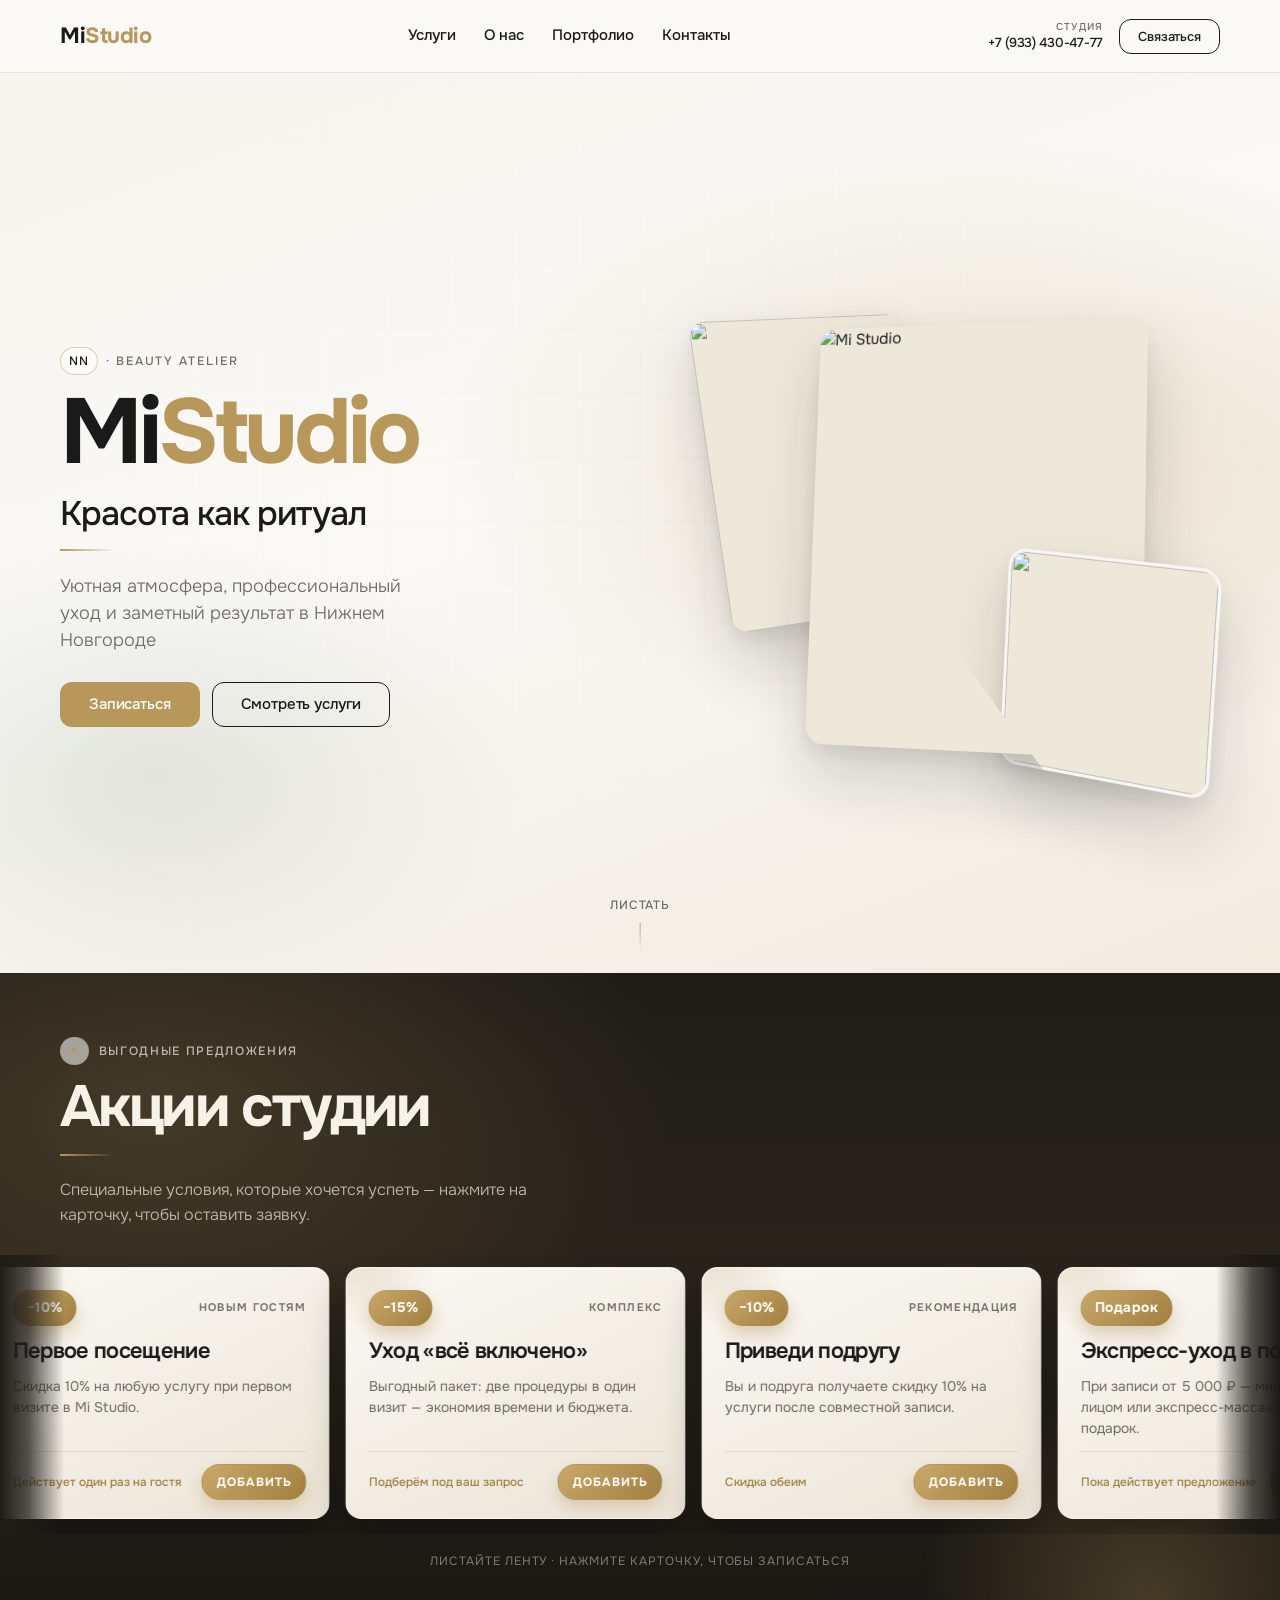
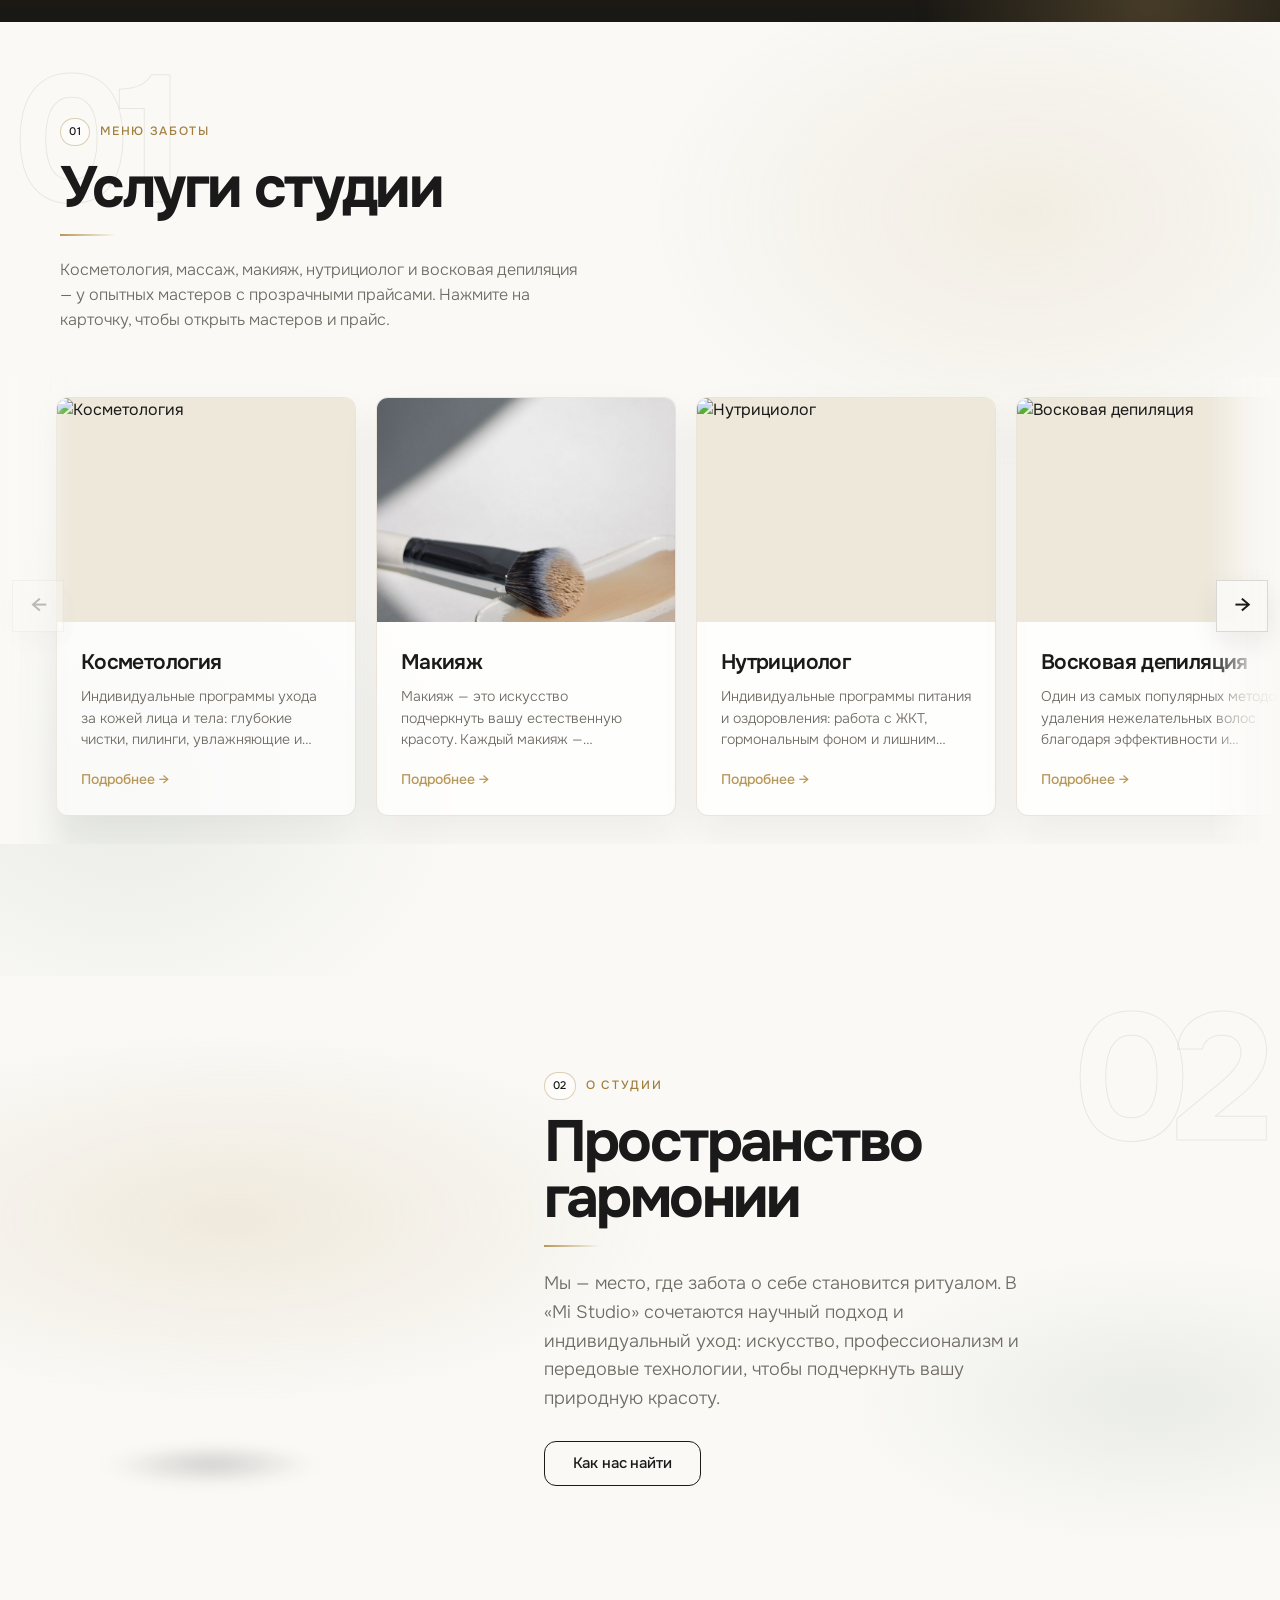
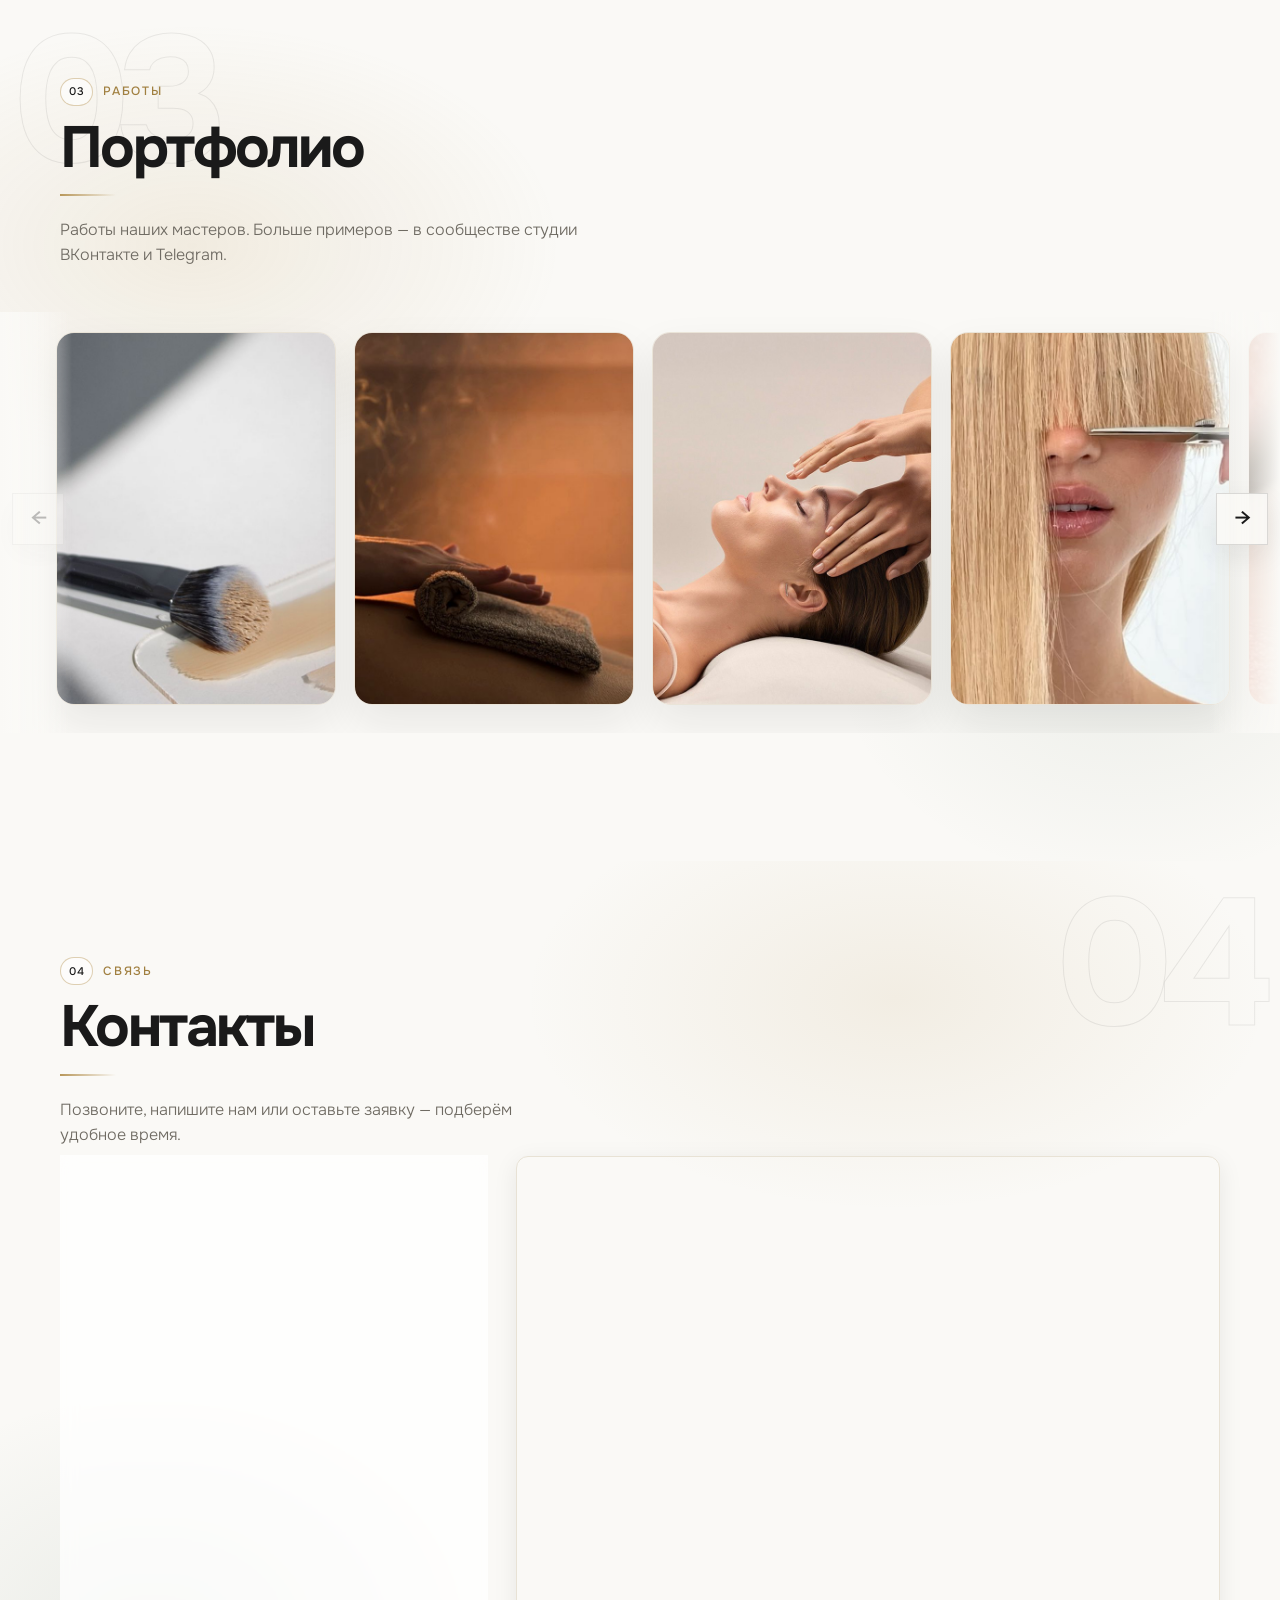
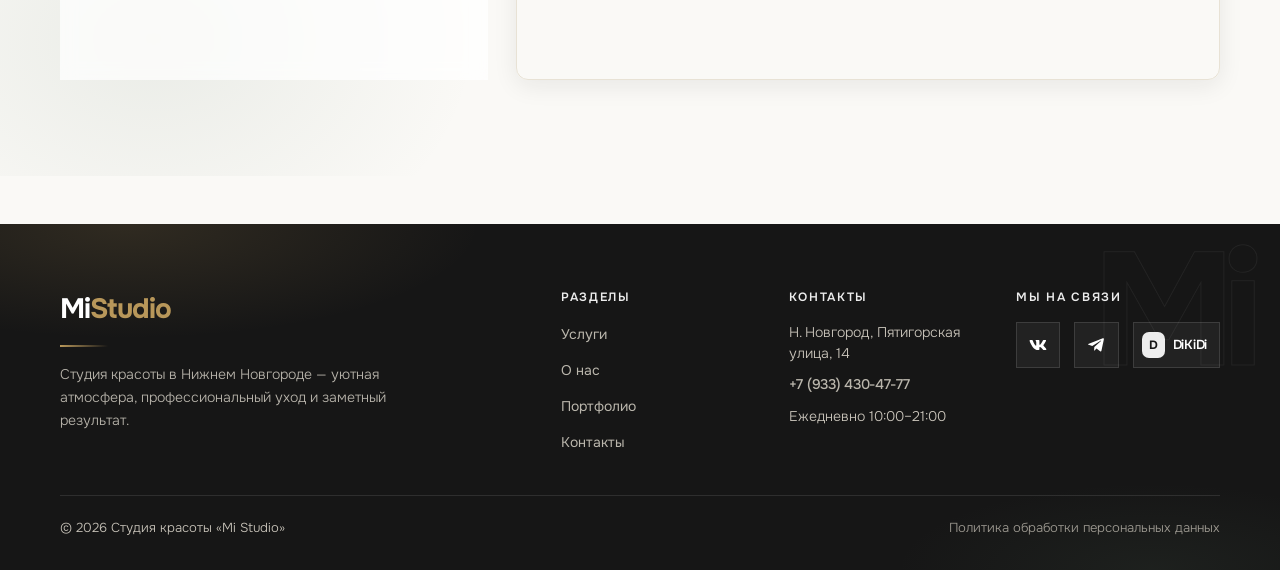
==== commit b4cbbec9: "Server-side editor auth: key never ships to the browser (session-based saves)" ====
--- a/index.html
+++ b/index.html
@@ -199,11 +199,11 @@
     <div id="float-root"></div>
 
     <script src="https://cdn.jsdelivr.net/npm/overlayscrollbars@2.11.1/browser/overlayscrollbars.browser.es6.min.js"></script>
-    <script src="config.js?v=20260819-23"></script>
+    <script src="config.js?v=20260824-42"></script>
     <script src="js/data.js?v=20260816-22"></script>
     <script src="js/main.js?v=20260824-41"></script>
     <script src="js/storage.js?v=20260824-41"></script>
-    <script src="js/editor.js?v=20260824-41"></script>
+    <script src="js/editor.js?v=20260824-42"></script>
     <script src="js/sections/promotions.js?v=20260816-22"></script>
     <script src="js/sections/services.js?v=20260824-38"></script>
     <script src="js/sections/portfolio.js?v=20260824-38"></script>
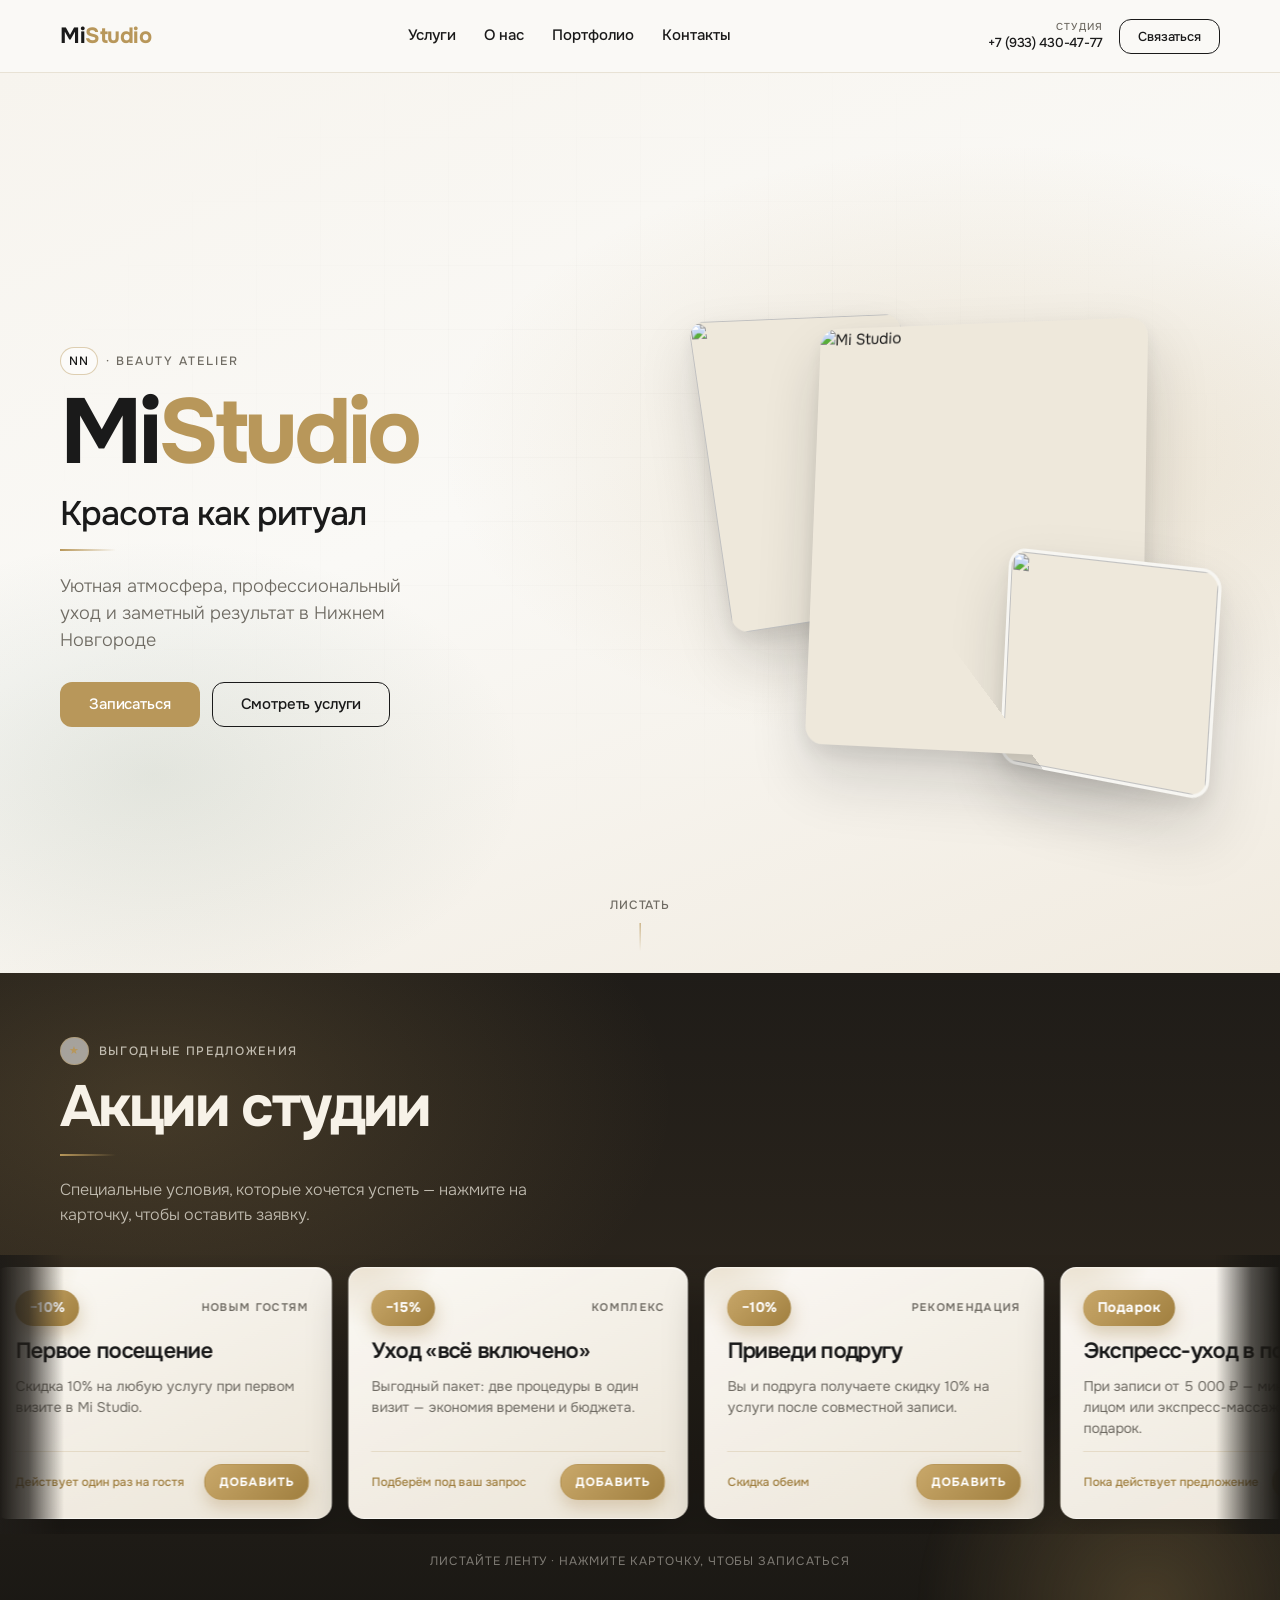
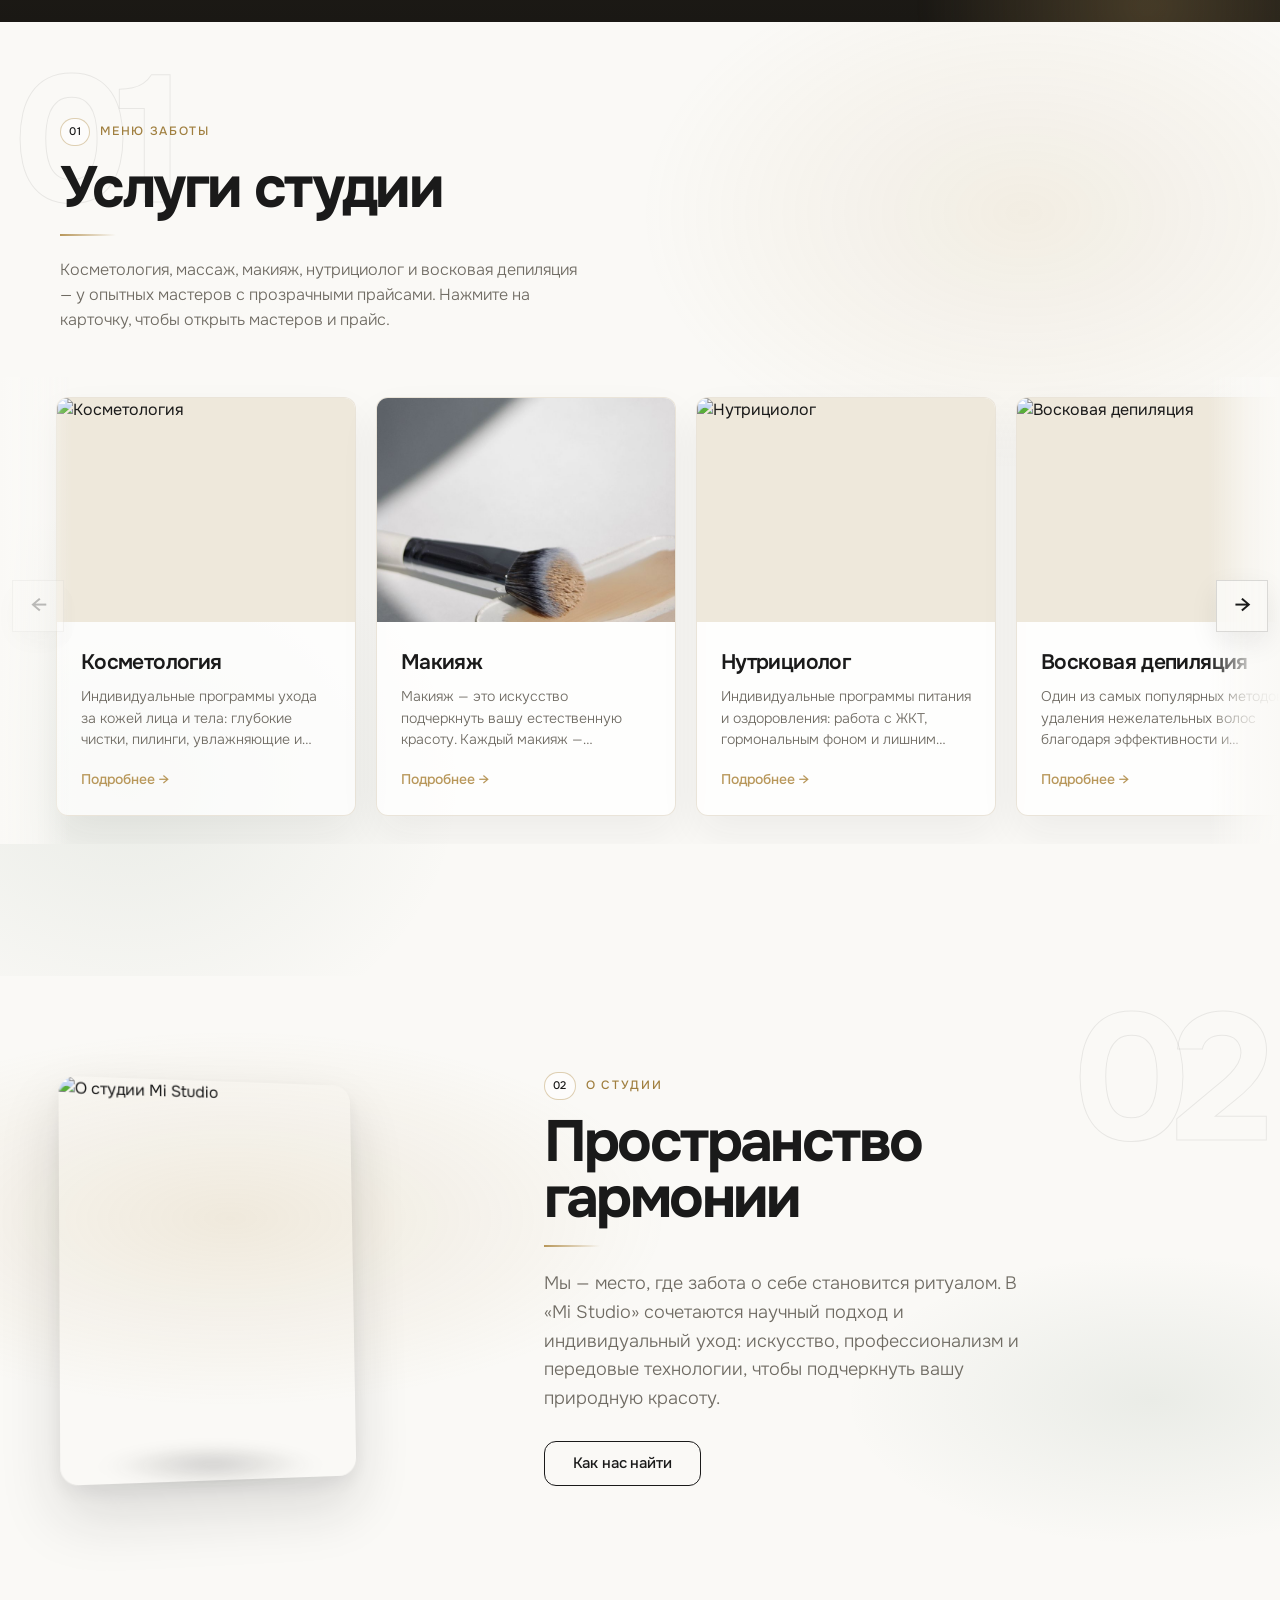
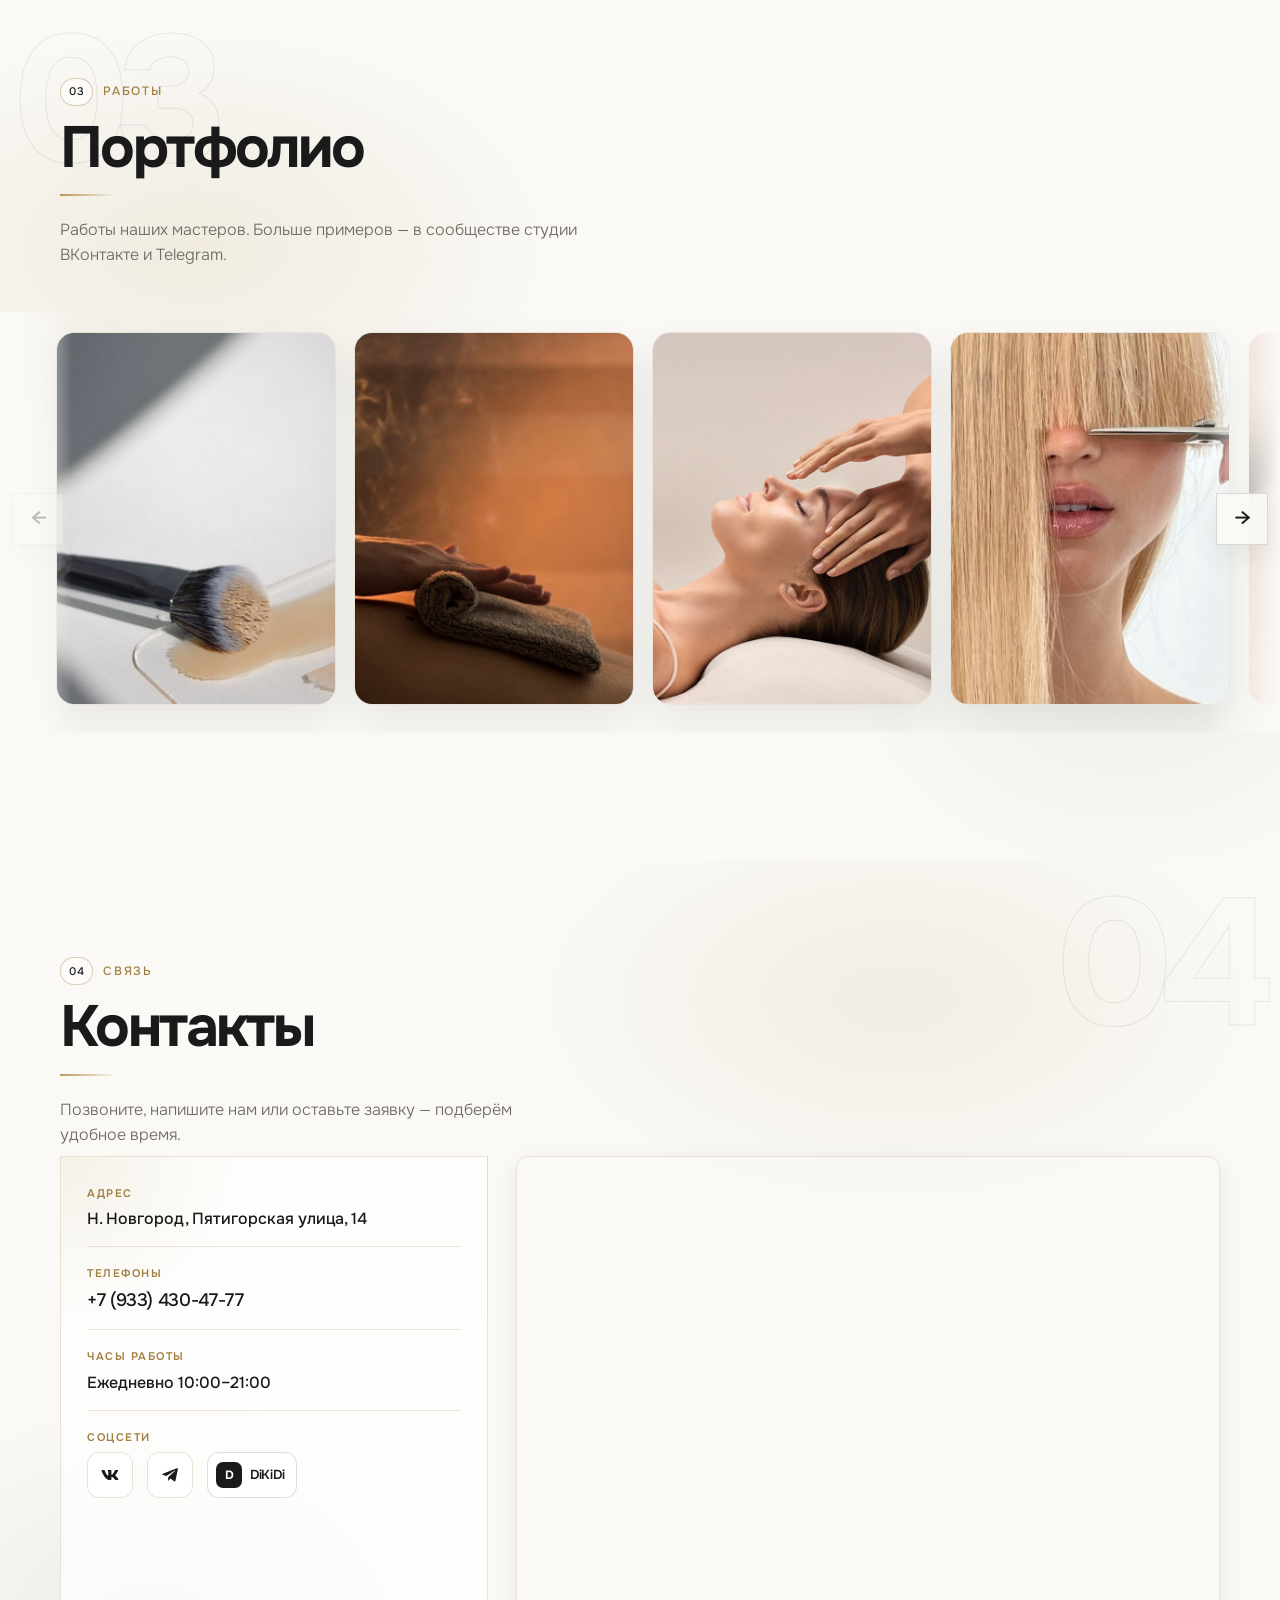
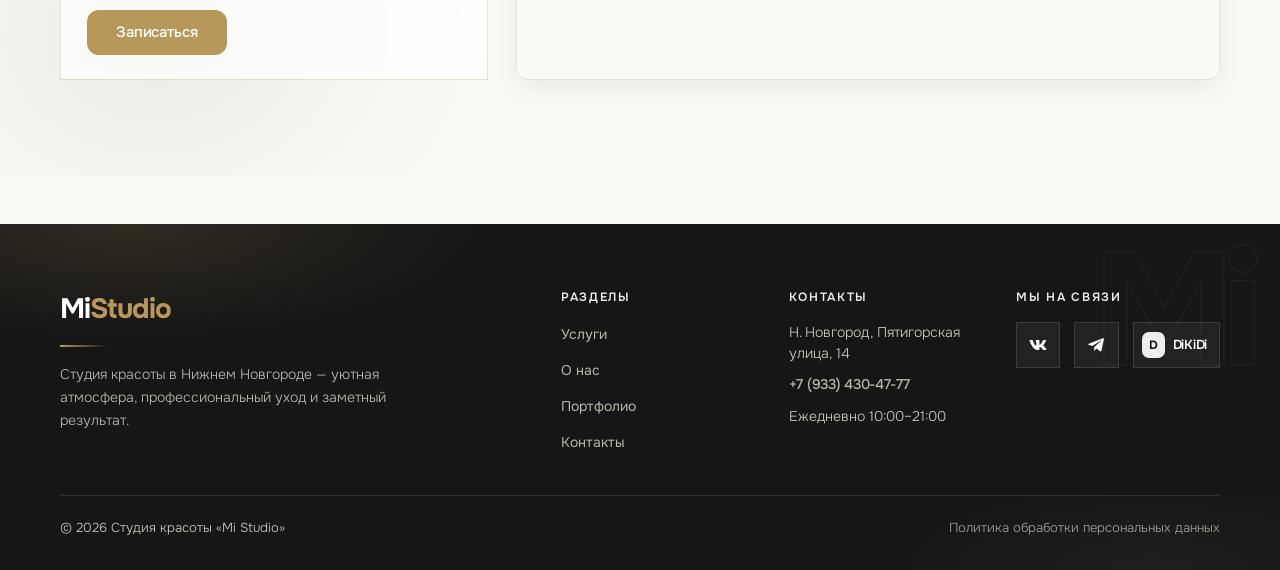
==== commit f0e49ec7: "Publish only via explicit Save button: no auto-sync on local edits, dirty indicator dot, push retrie" ====
--- a/index.html
+++ b/index.html
@@ -20,7 +20,7 @@
     <link href="https://fonts.bunny.net/css?family=onest:300,400,500,600,700|space-grotesk:400,500,600,700&display=swap" rel="stylesheet">
     <link rel="stylesheet" href="https://cdn.jsdelivr.net/npm/overlayscrollbars@2.11.1/styles/overlayscrollbars.min.css">
     <link rel="stylesheet" href="css/style.css?v=20260819-36">
-    <link rel="stylesheet" href="css/editor.css?v=20260824-40">
+    <link rel="stylesheet" href="css/editor.css?v=20260824-43">
     
 
 
@@ -202,8 +202,8 @@
     <script src="config.js?v=20260824-42"></script>
     <script src="js/data.js?v=20260816-22"></script>
     <script src="js/main.js?v=20260824-41"></script>
-    <script src="js/storage.js?v=20260824-41"></script>
-    <script src="js/editor.js?v=20260824-42"></script>
+    <script src="js/storage.js?v=20260824-43"></script>
+    <script src="js/editor.js?v=20260824-43"></script>
     <script src="js/sections/promotions.js?v=20260816-22"></script>
     <script src="js/sections/services.js?v=20260824-38"></script>
     <script src="js/sections/portfolio.js?v=20260824-38"></script>
--- a/css/editor.css
+++ b/css/editor.css
@@ -664,3 +664,17 @@
         grid-template-columns: 1fr;
     }
 }
+
+/* Индикатор непубликованных правок на кнопке 💾 */
+.ed-btn.is-dirty { position: relative; }
+.ed-btn.is-dirty::after {
+    content: '';
+    position: absolute;
+    top: -5px;
+    right: -5px;
+    width: 11px;
+    height: 11px;
+    border-radius: 50%;
+    background: #d9534f;
+    box-shadow: 0 0 0 2px #fff;
+}
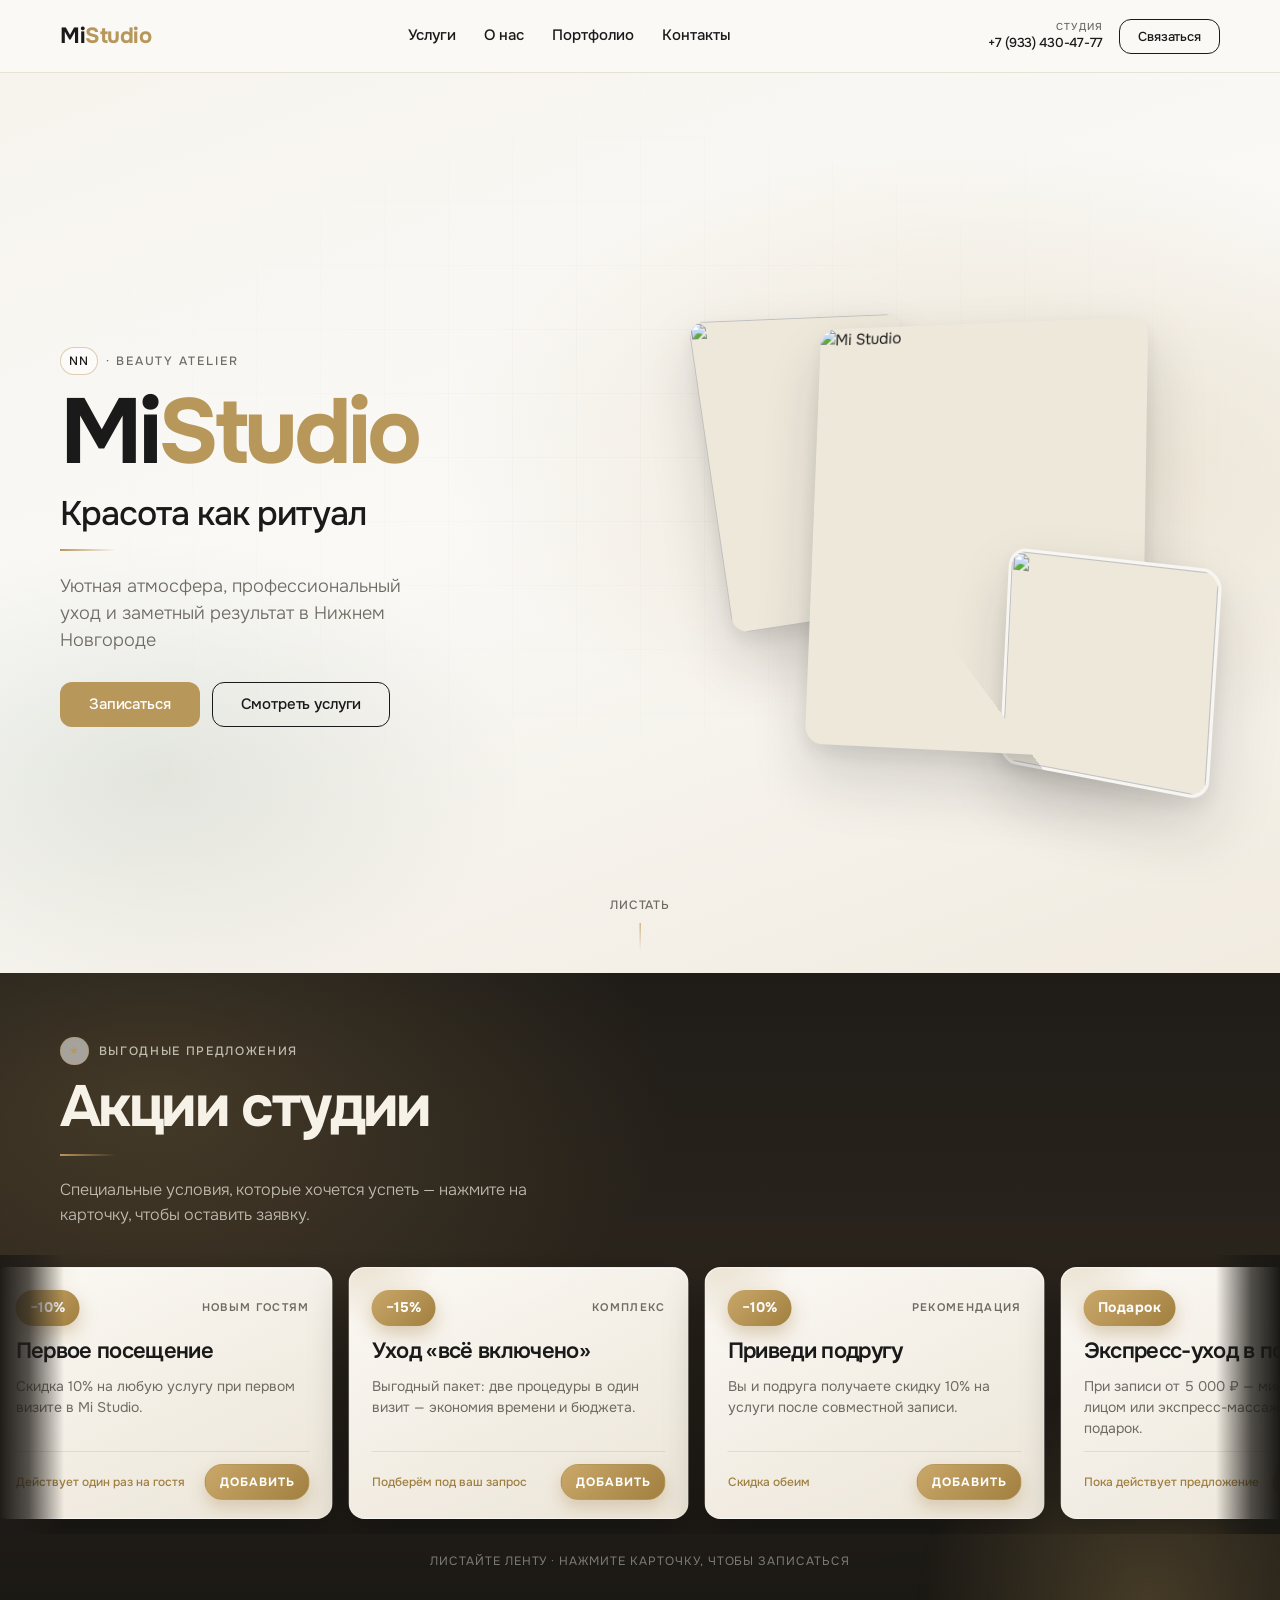
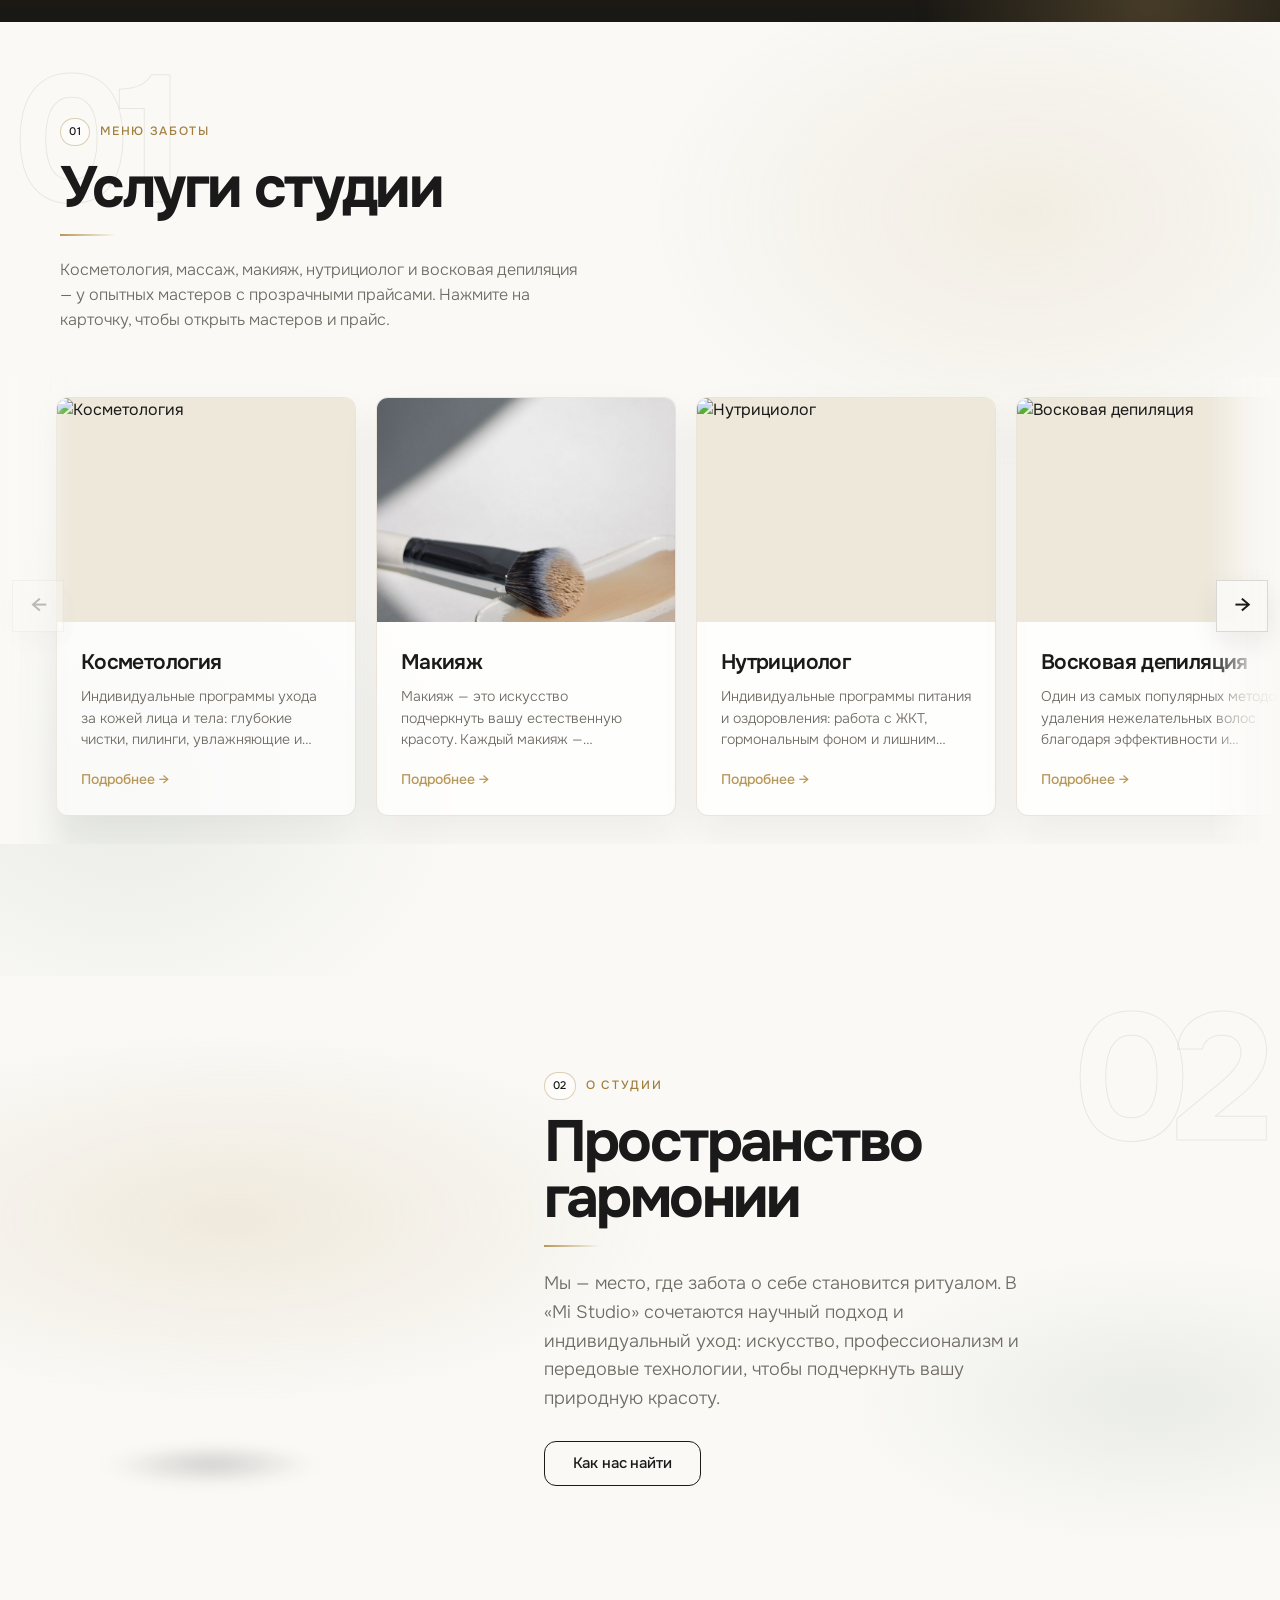
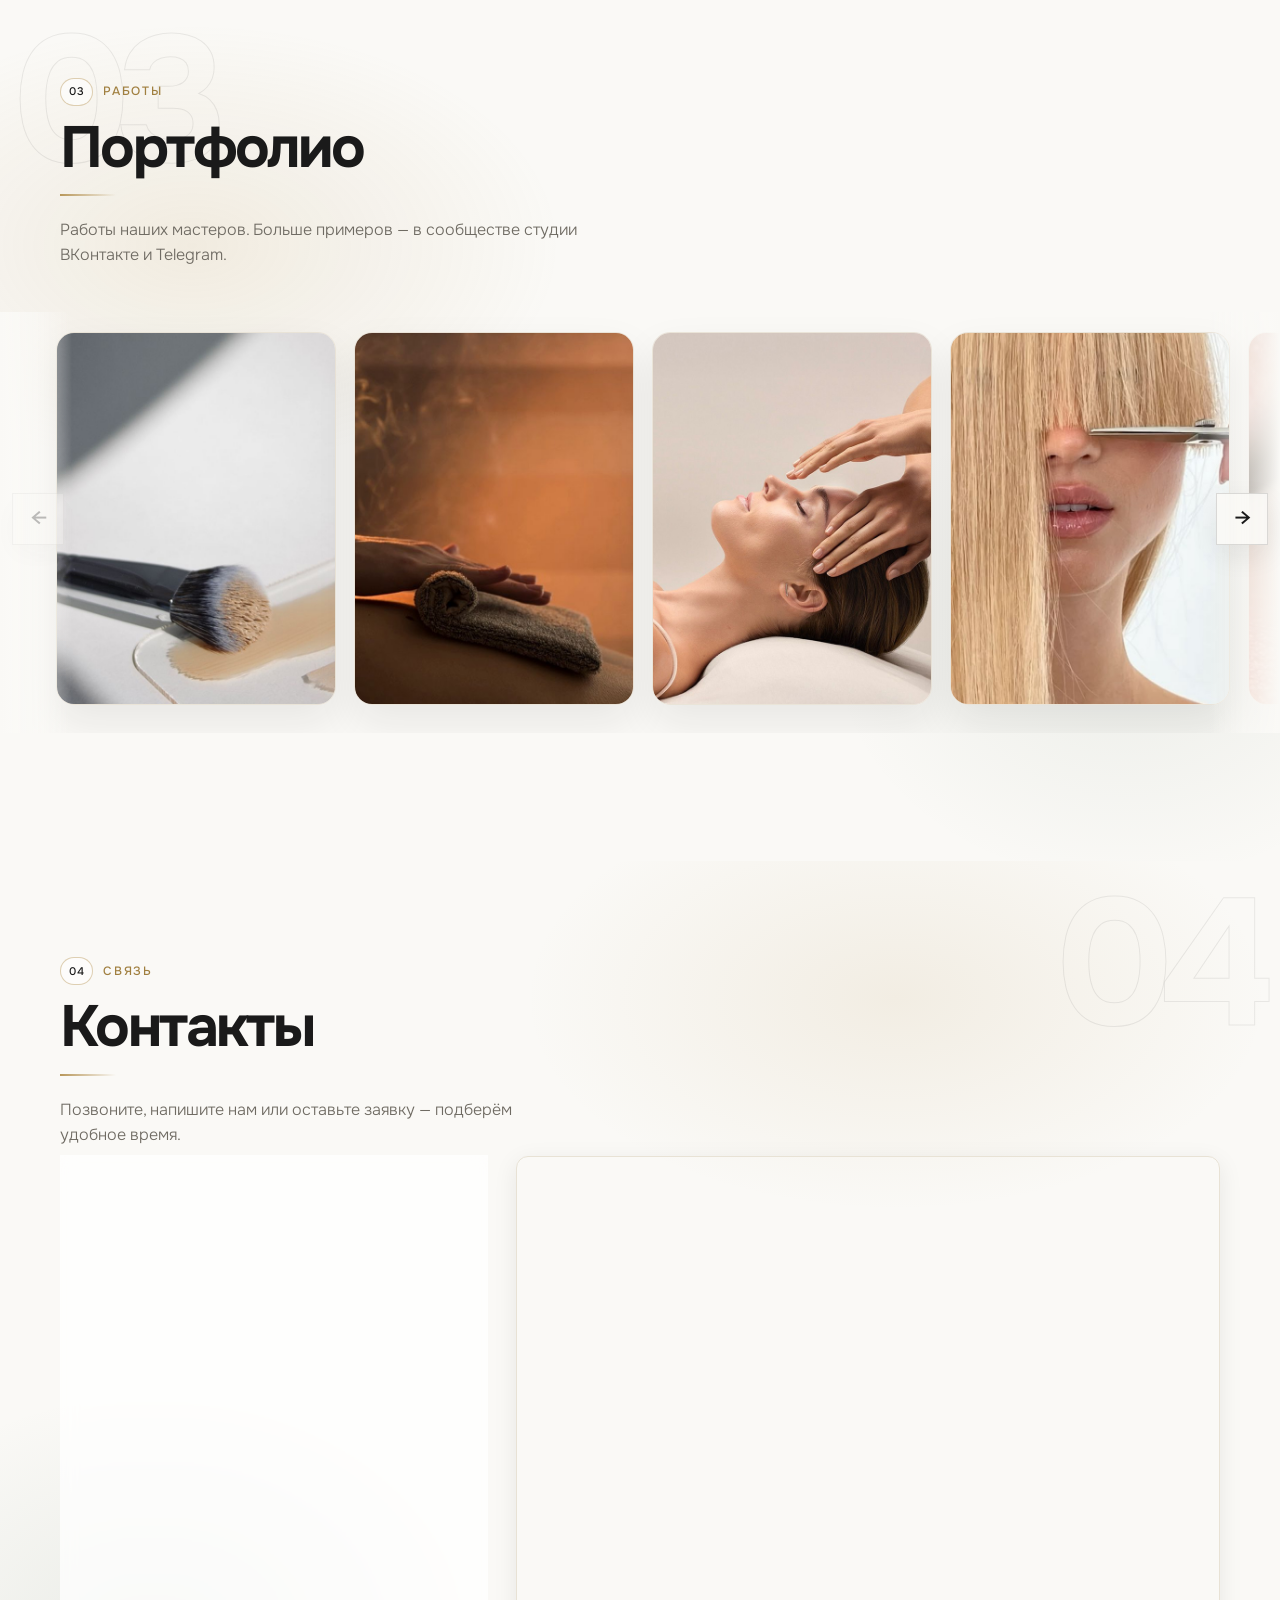
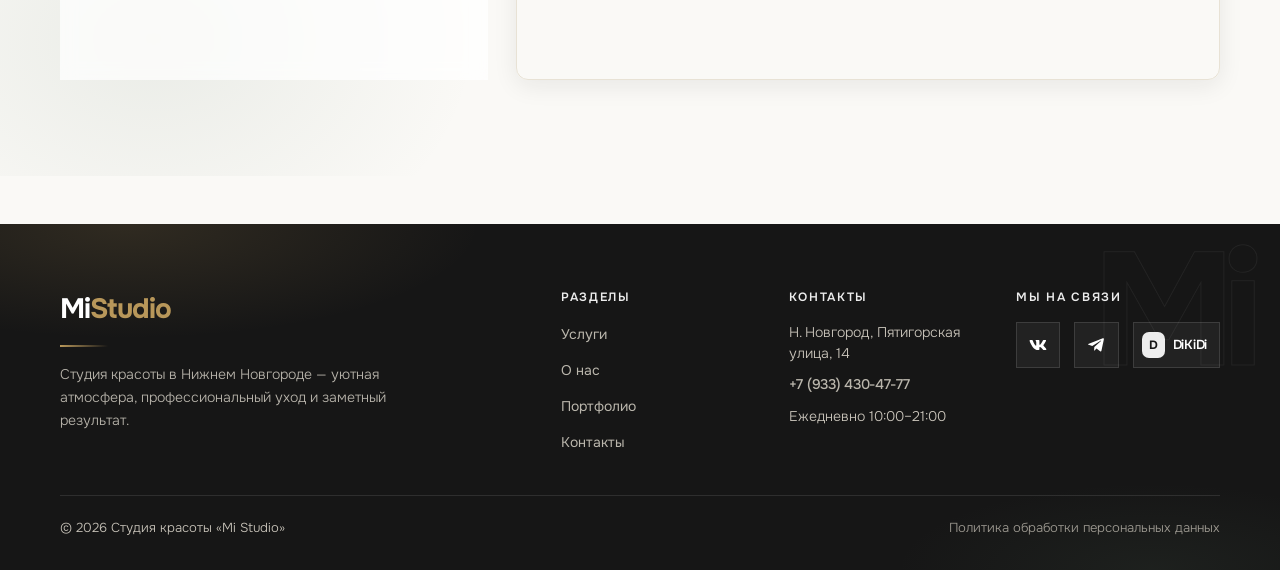
==== commit d374781c: "Master photo computer upload in service form rows (delegated, per-row preview); audit: all image inp" ====
--- a/index.html
+++ b/index.html
@@ -205,7 +205,7 @@
     <script src="js/storage.js?v=20260824-43"></script>
     <script src="js/editor.js?v=20260824-43"></script>
     <script src="js/sections/promotions.js?v=20260816-22"></script>
-    <script src="js/sections/services.js?v=20260824-38"></script>
+    <script src="js/sections/services.js?v=20260824-44"></script>
     <script src="js/sections/portfolio.js?v=20260824-38"></script>
     <script src="js/sections/links.js?v=20260816-22"></script>
     
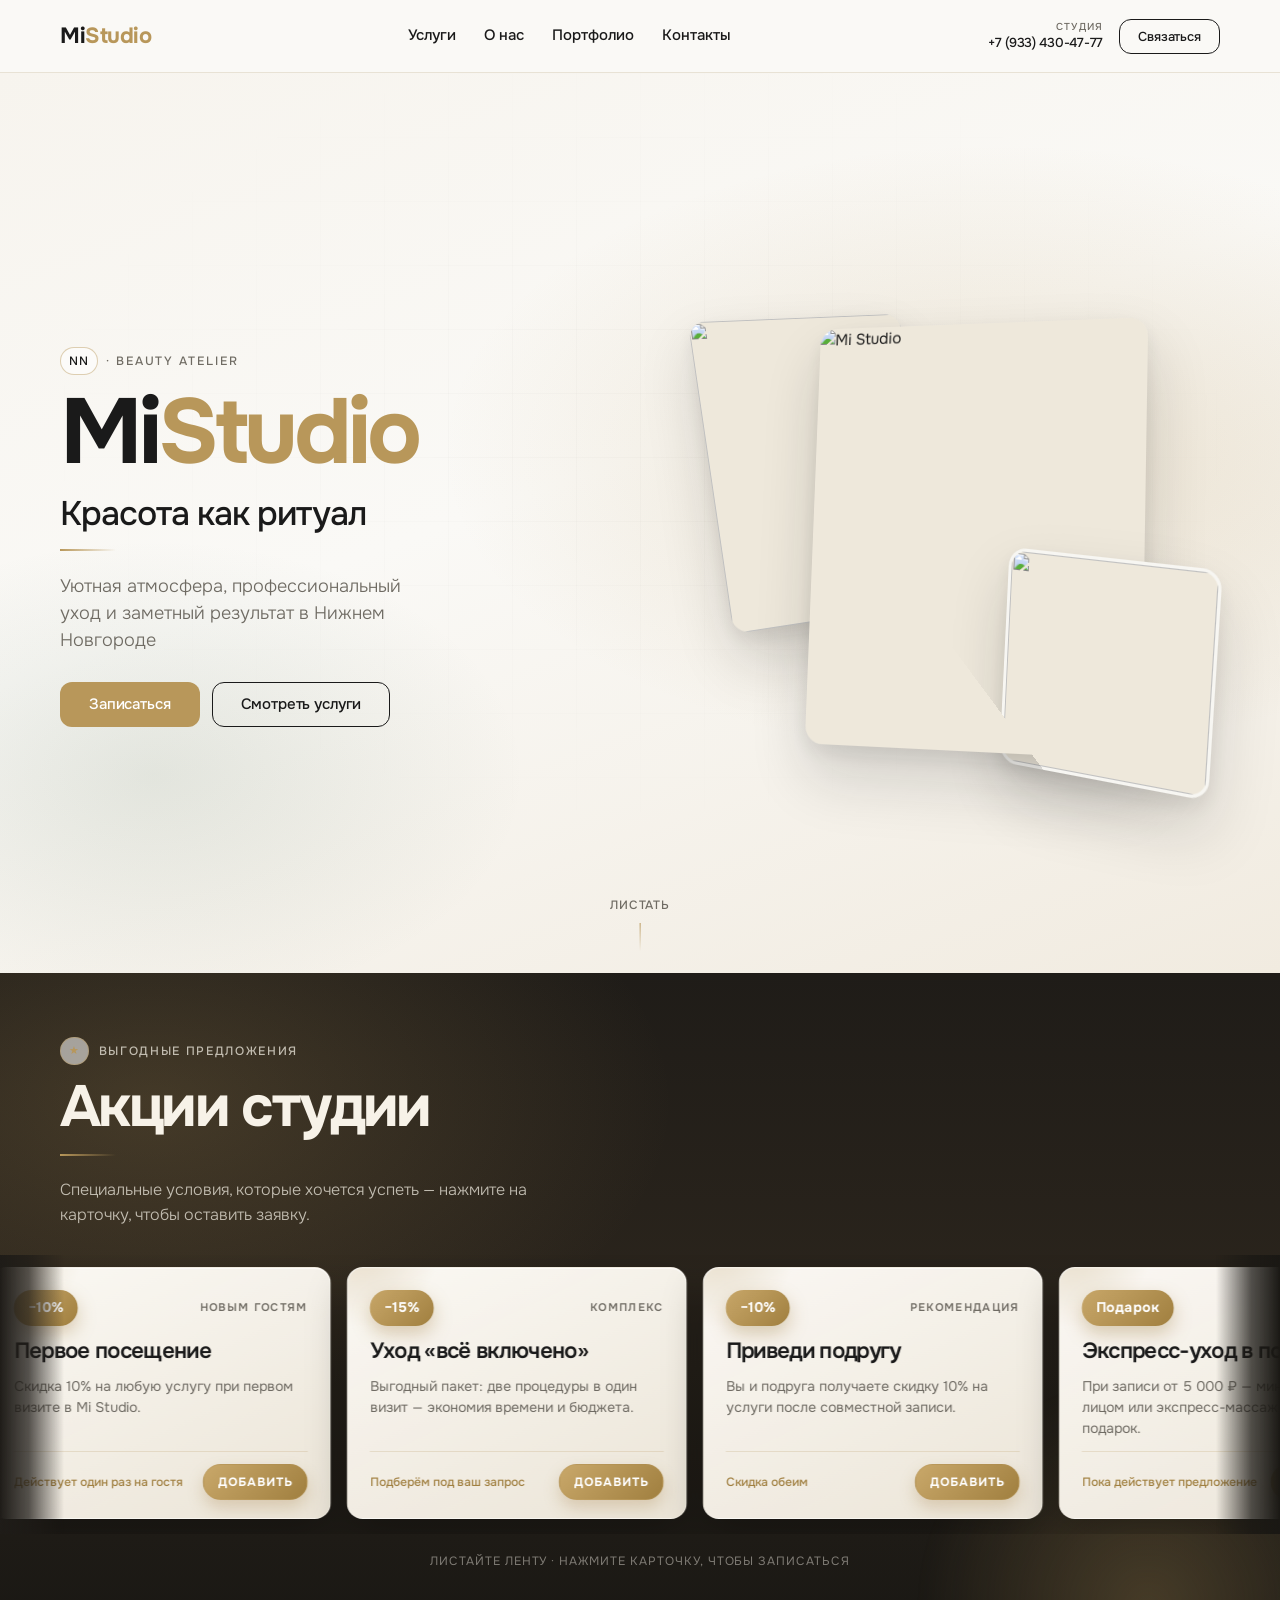
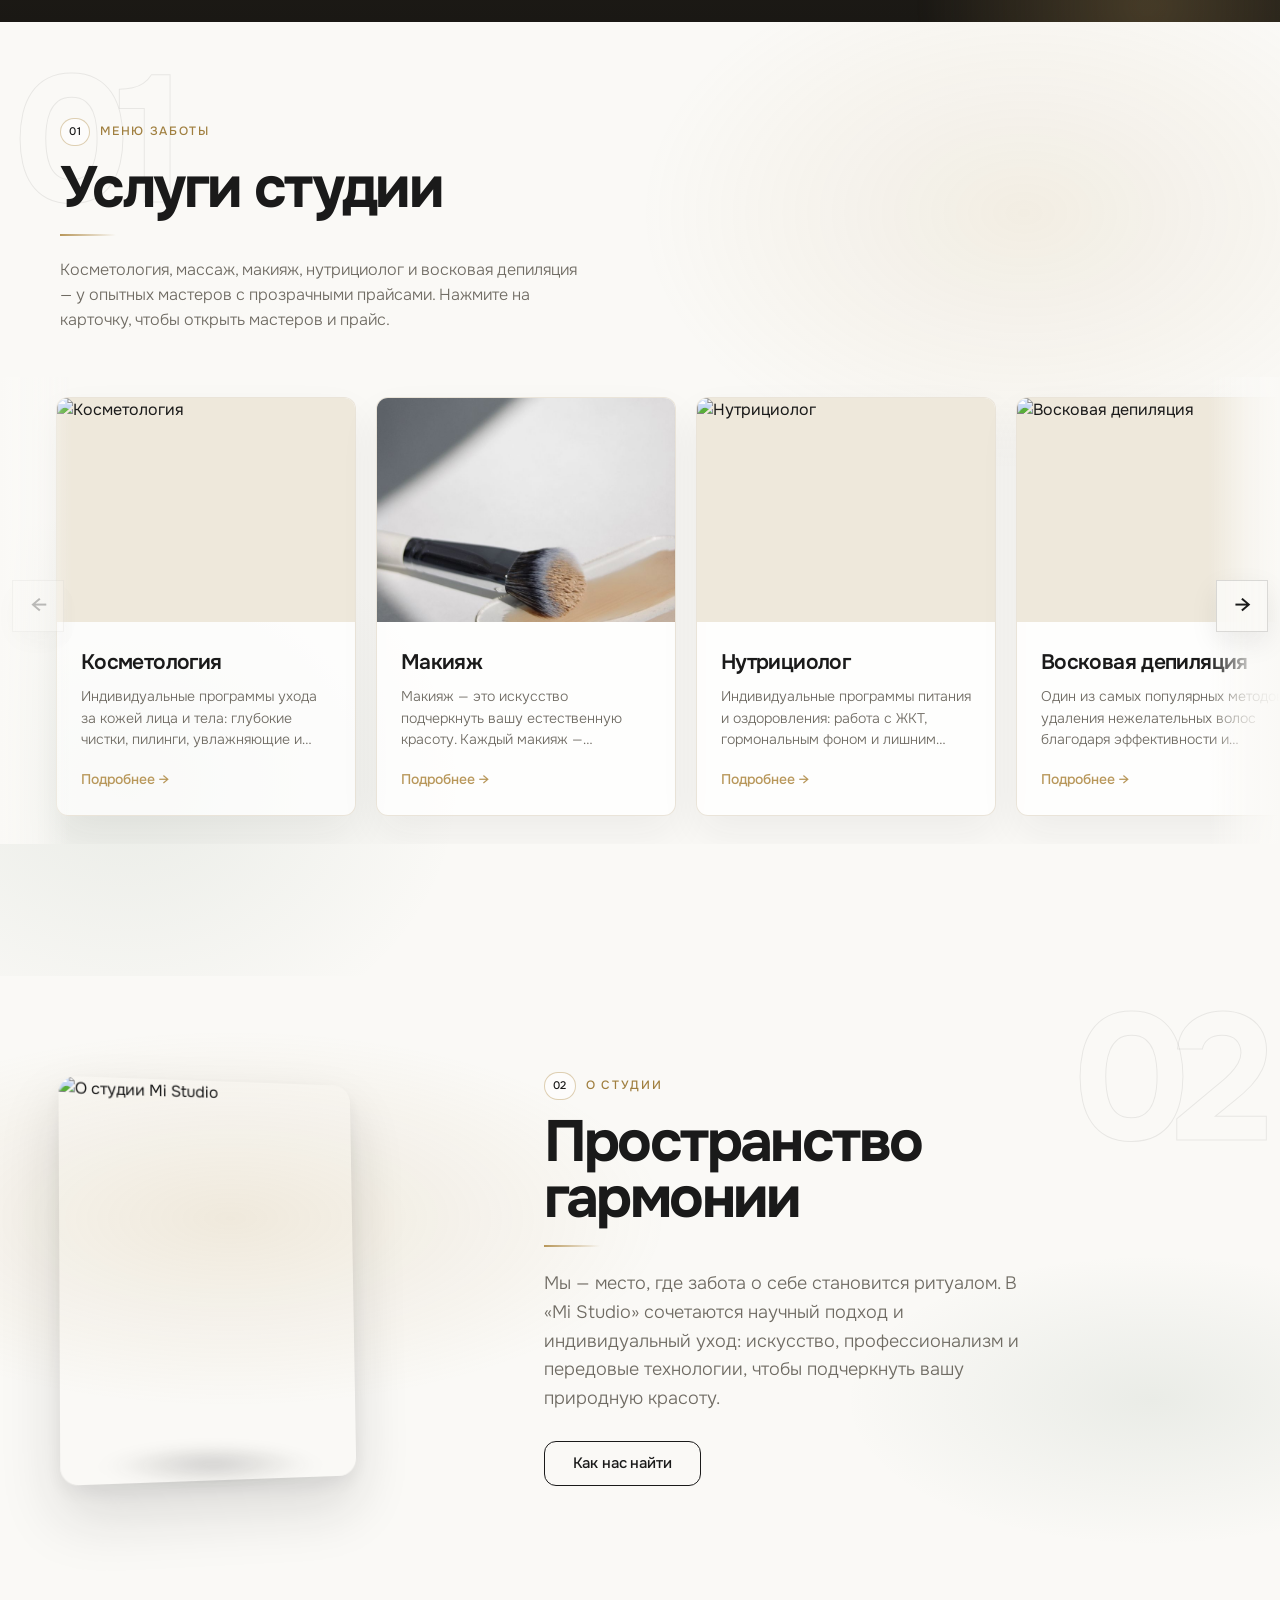
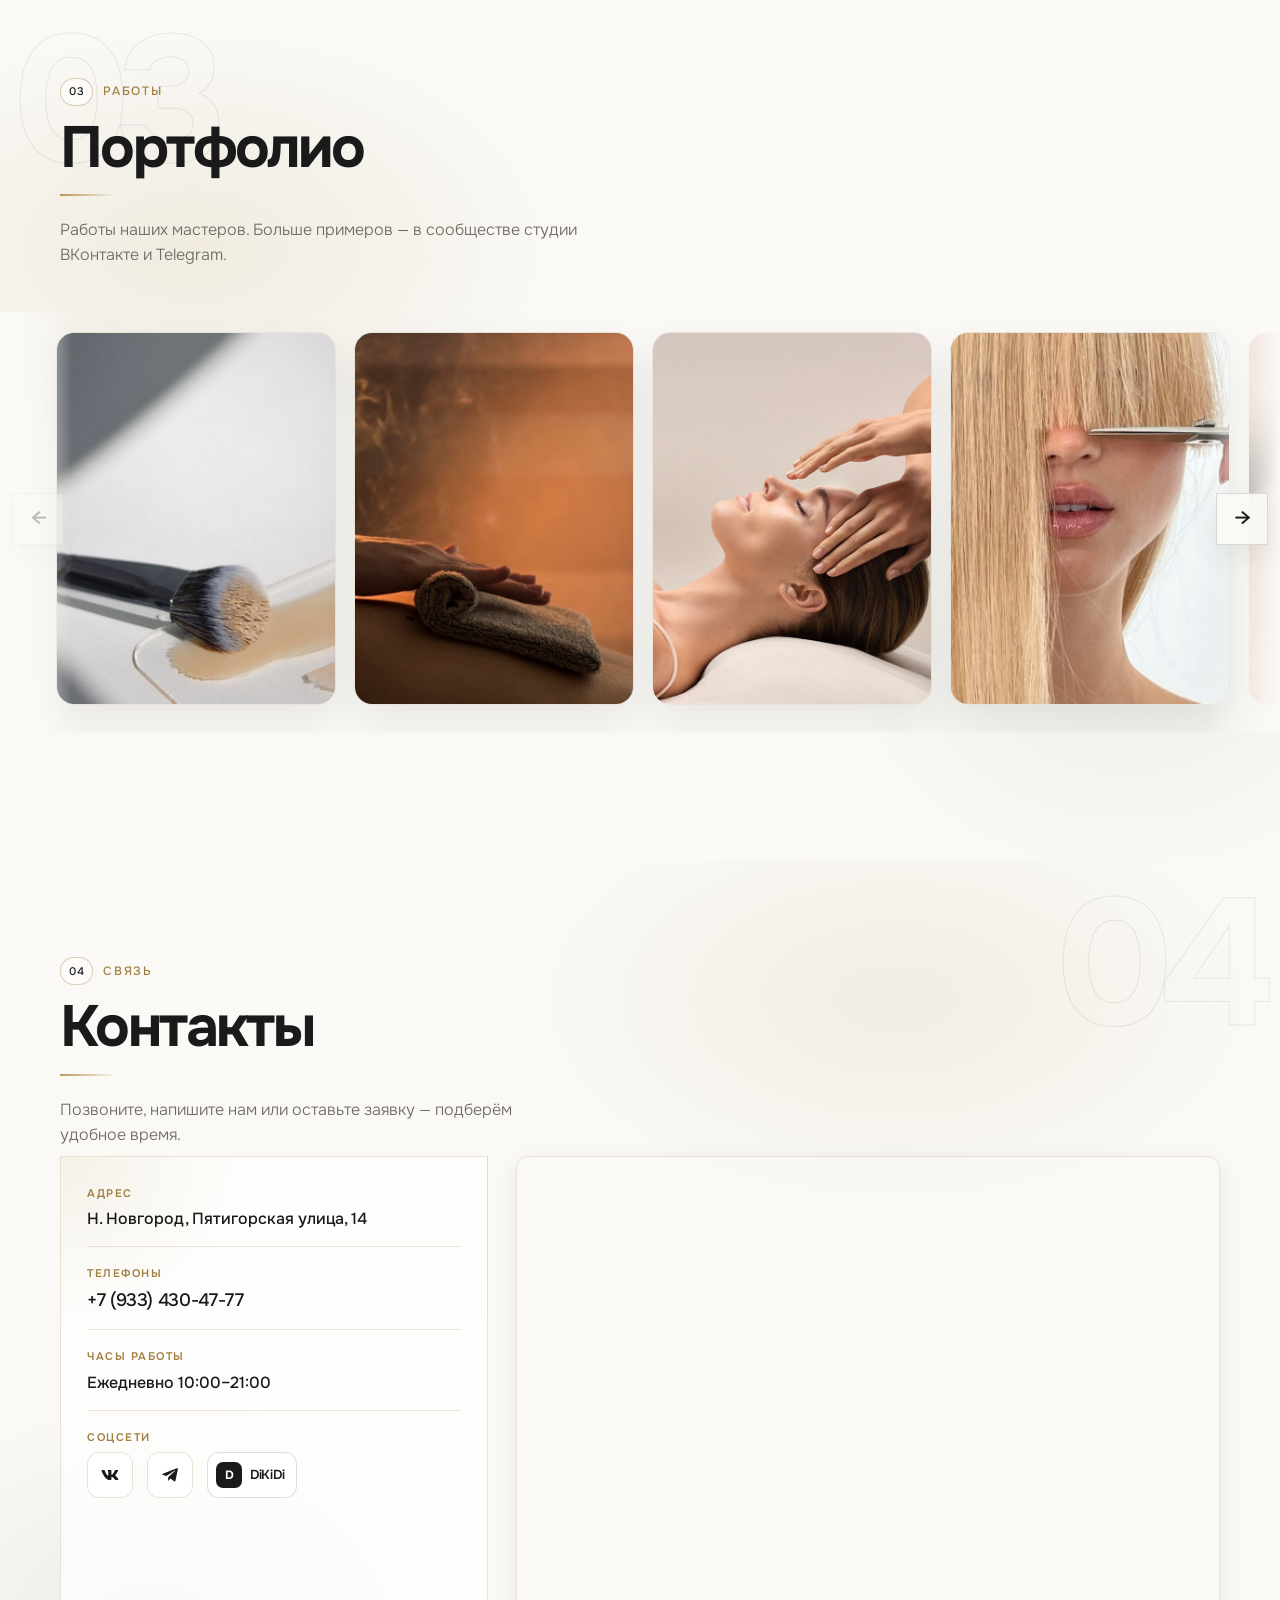
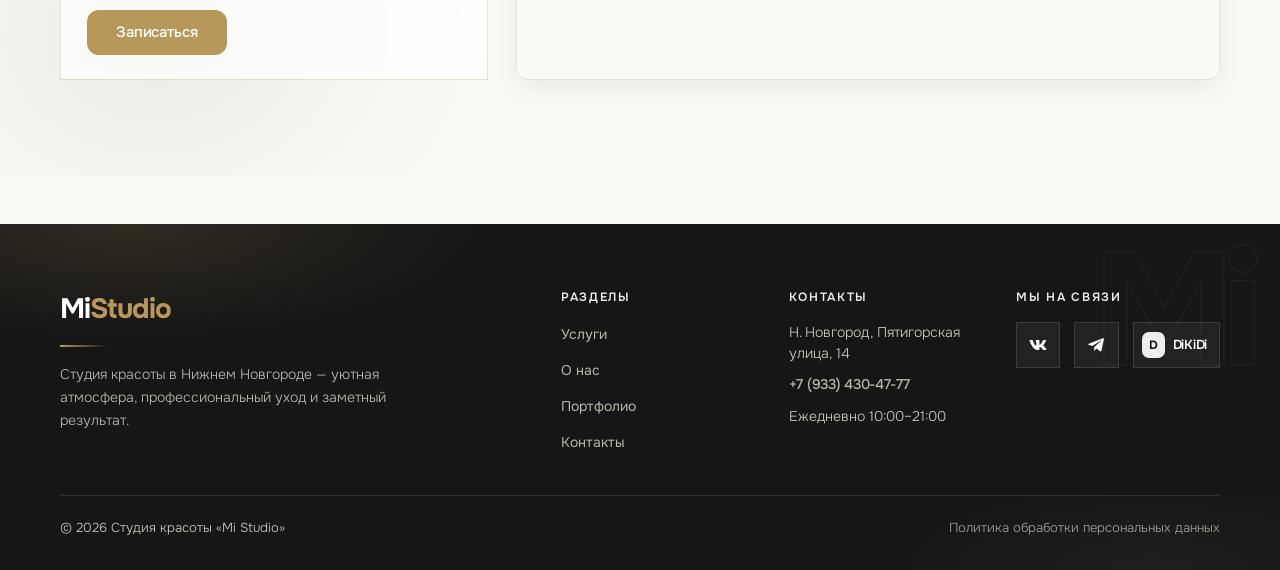
==== commit 26133f1b: "Master name: 3 separate fields (First/Last/Patronymic) in service form; compose surname-first for di" ====
--- a/index.html
+++ b/index.html
@@ -205,7 +205,7 @@
     <script src="js/storage.js?v=20260824-43"></script>
     <script src="js/editor.js?v=20260824-43"></script>
     <script src="js/sections/promotions.js?v=20260816-22"></script>
-    <script src="js/sections/services.js?v=20260824-44"></script>
+    <script src="js/sections/services.js?v=20260824-45"></script>
     <script src="js/sections/portfolio.js?v=20260824-38"></script>
     <script src="js/sections/links.js?v=20260816-22"></script>
     
